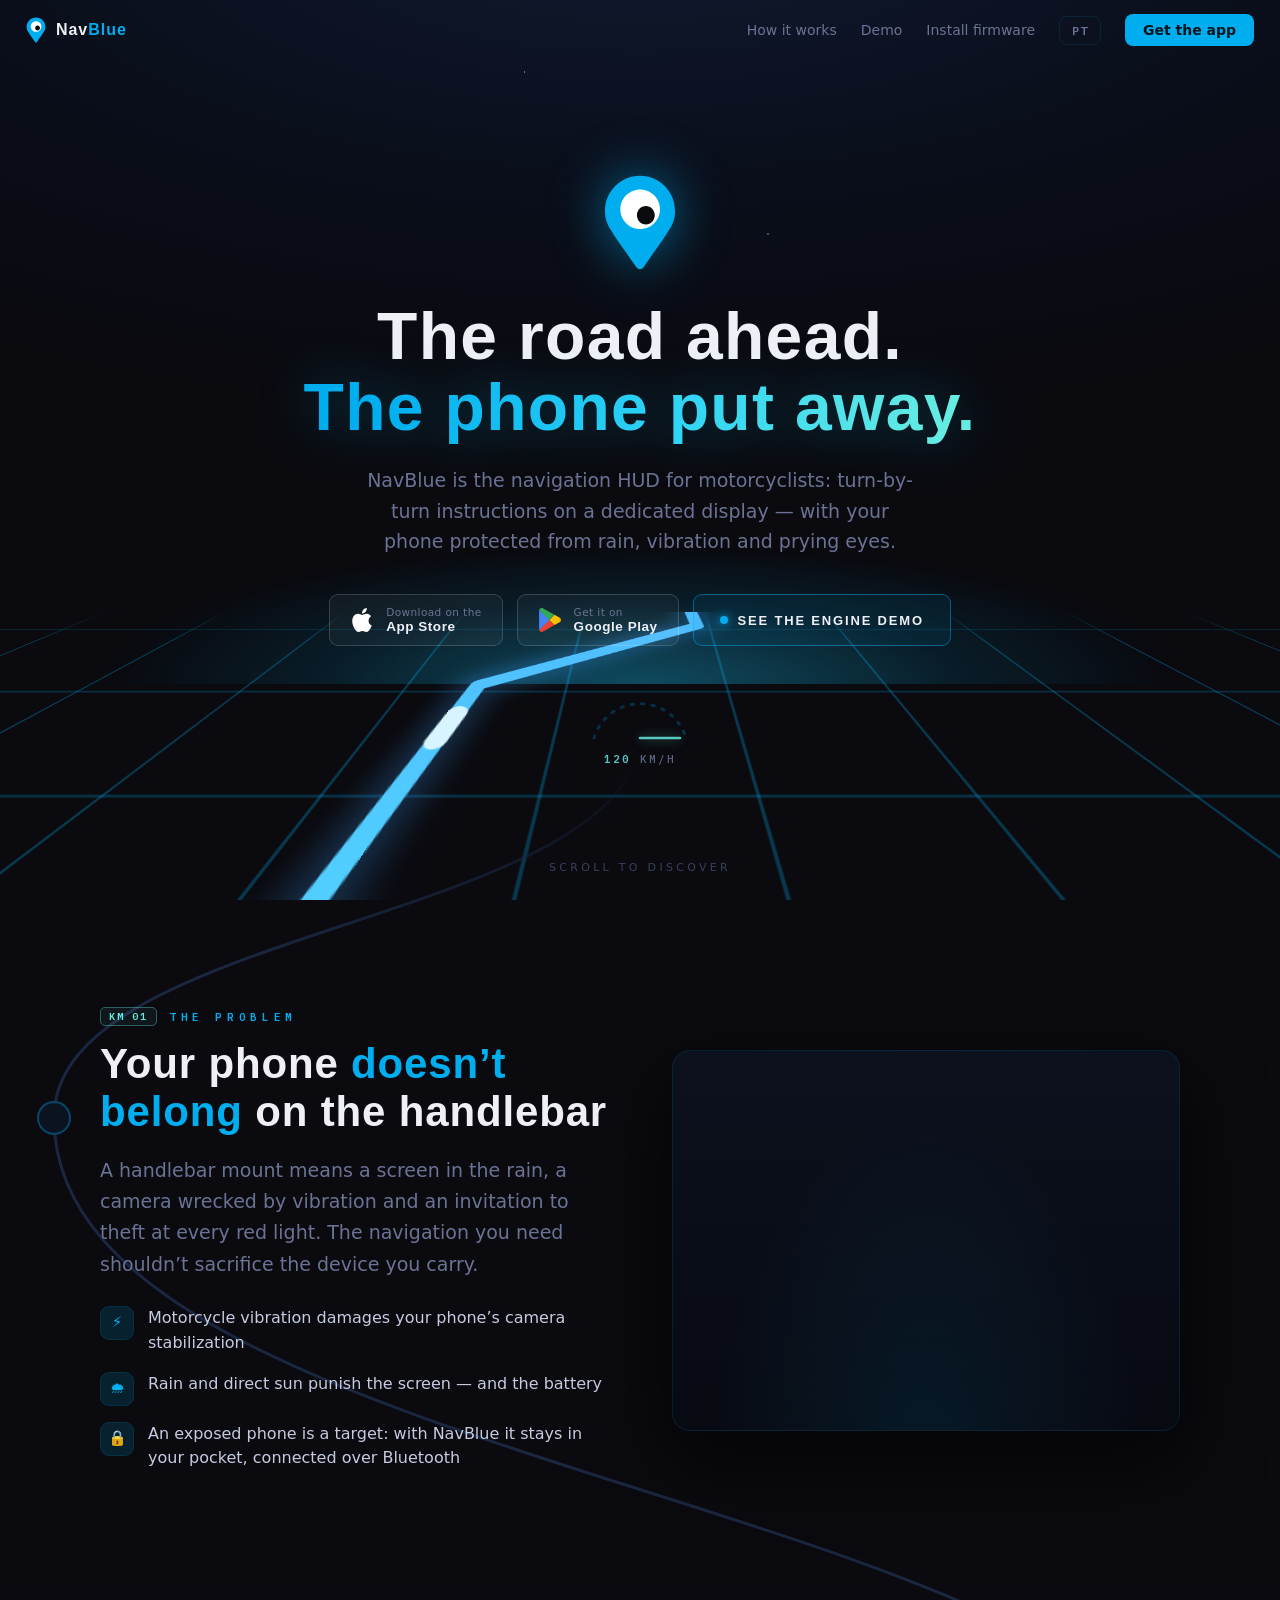
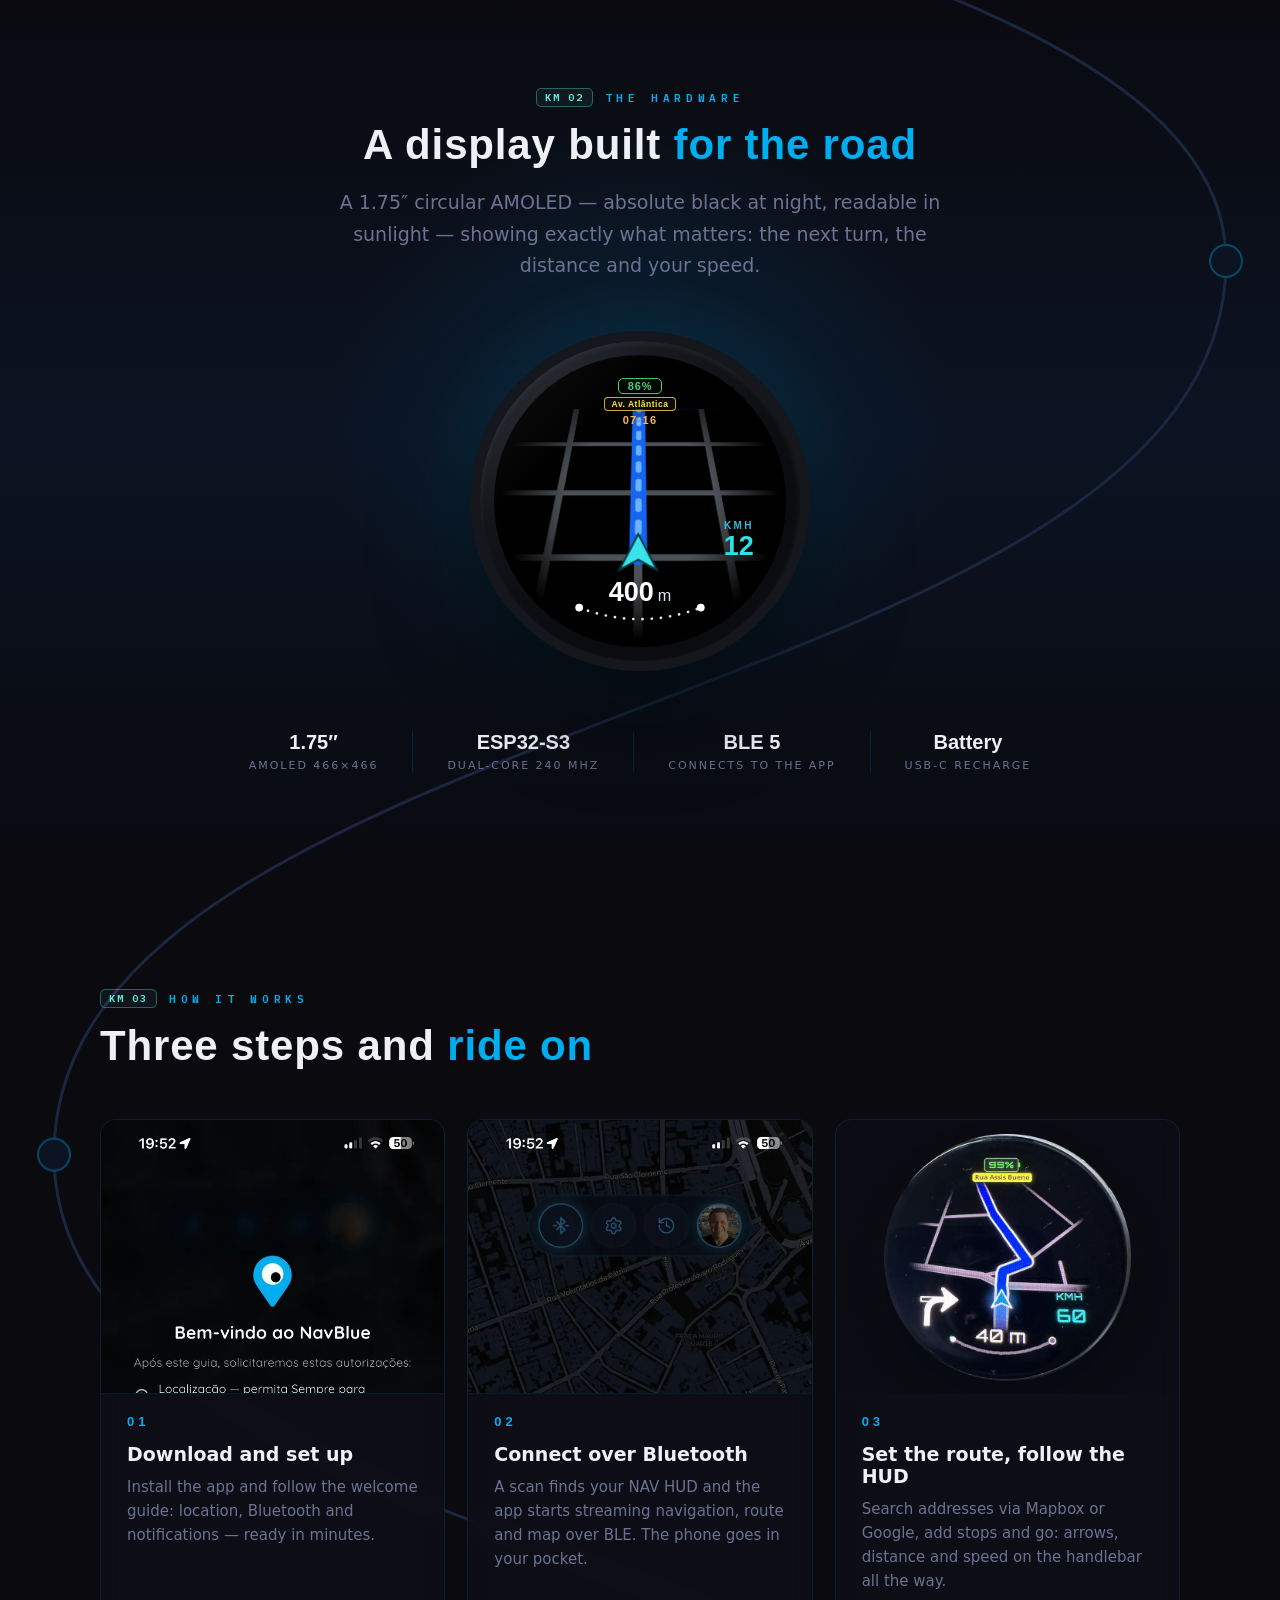
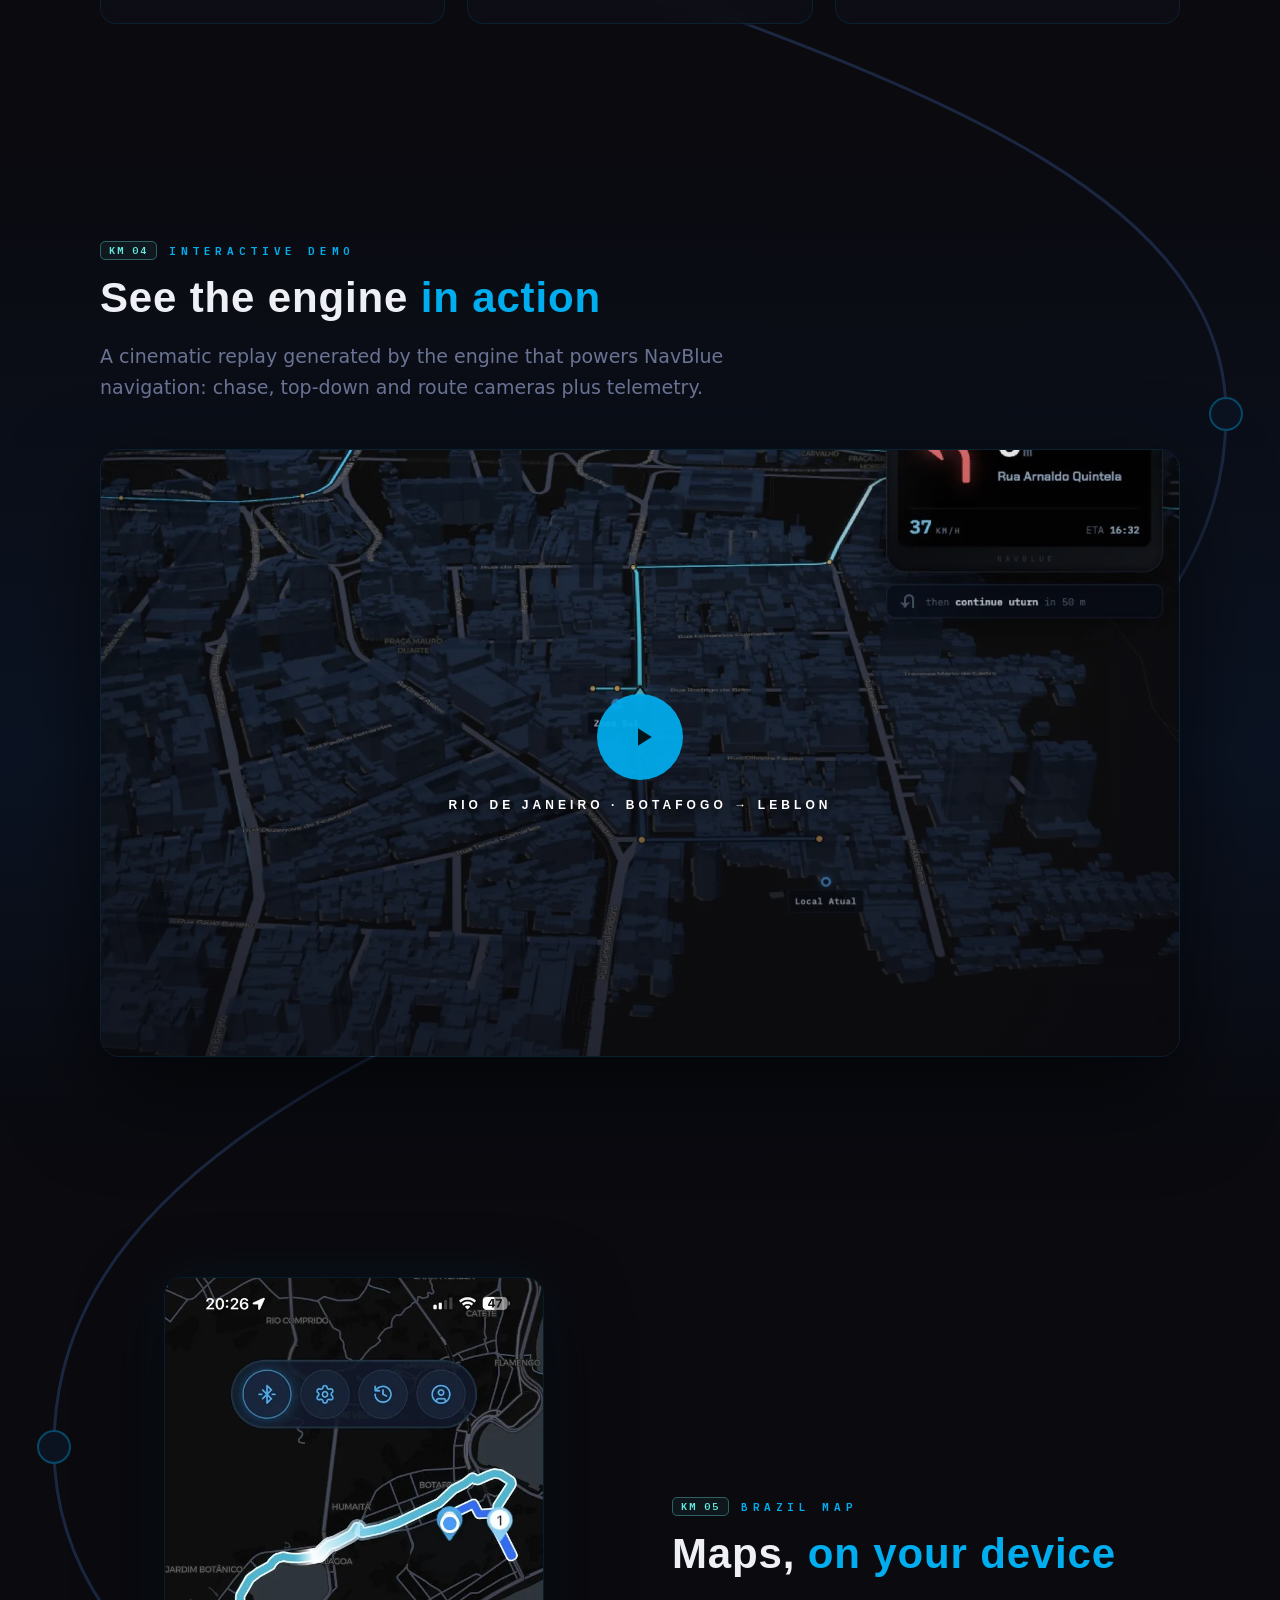
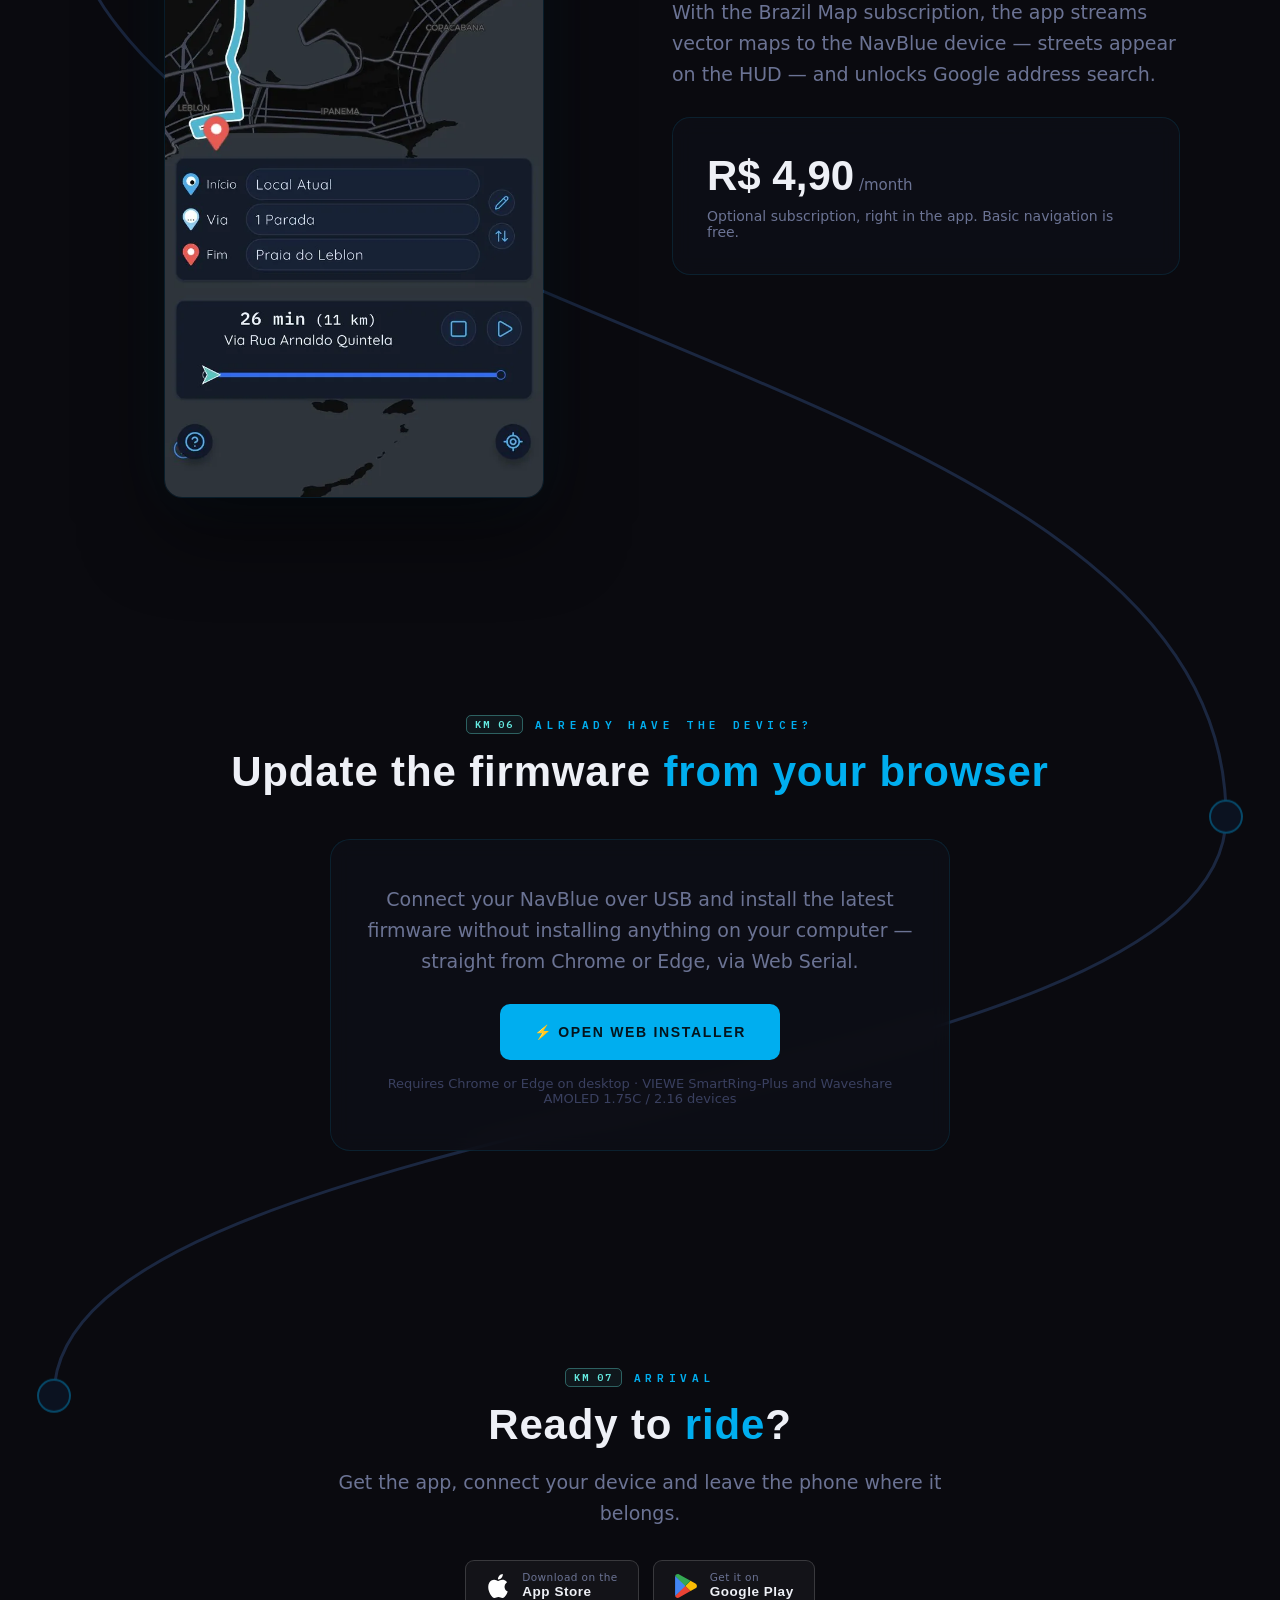
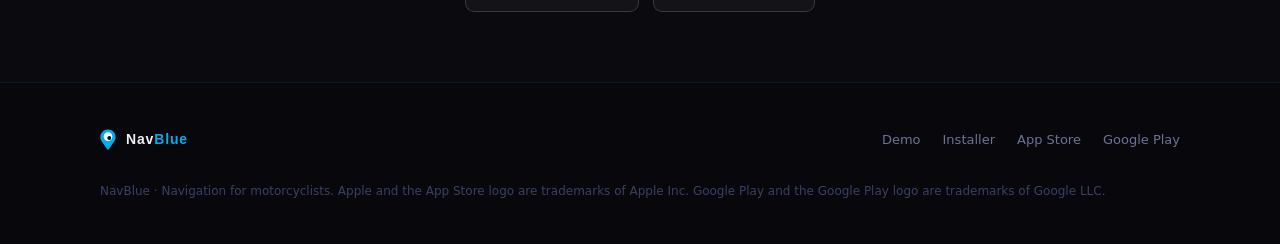
==== index.html @ b0474ca2 "fix(onda17): UMA mão consistente por construção - causa raiz dos defeitos: duas poses desenhadas com" ====
<!DOCTYPE html>
<html lang="pt-BR">
<head>
<meta charset="UTF-8">
<meta name="viewport" content="width=device-width, initial-scale=1.0">
<title>NavBlue — Navegação para Motociclistas</title>
<meta name="description" content="NavBlue é o HUD de navegação para motociclistas: instruções curva a curva num display dedicado, com o celular protegido no bolso.">
<meta property="og:title" content="NavBlue — Navegação para Motociclistas">
<meta property="og:description" content="Instruções curva a curva num display dedicado. O celular guardado. O caminho à frente.">
<!-- ABSOLUTE-URL: og:image exige URL absoluta (scrapers sociais não resolvem relativas) -->
<meta property="og:image" content="https://aleonnet.github.io/navblue/assets/og-image.jpg">
<meta property="og:type" content="website">
<meta name="twitter:card" content="summary_large_image">
<link rel="icon" type="image/svg+xml" href="assets/favicon.svg">
<link rel="icon" type="image/png" href="assets/navblue_512.png">
<link rel="apple-touch-icon" href="assets/apple-touch-icon.png">
<link rel="preload" href="fonts/orbitron-latin.woff2" as="font" type="font/woff2" crossorigin>
<link rel="preload" href="fonts/dm-sans-latin.woff2" as="font" type="font/woff2" crossorigin>
<link rel="stylesheet" href="css/tokens.css">
<link rel="stylesheet" href="css/base.css">
<link rel="stylesheet" href="css/landing.css">
<script>(function(){try{var q=new URLSearchParams(location.search).get('lang');if(q==='pt'||q==='en')localStorage.setItem('navblue.lang',q);var l=localStorage.getItem('navblue.lang')||((navigator.language||'').toLowerCase().indexOf('pt')===0?'pt':'en');document.documentElement.lang=l==='pt'?'pt-BR':'en';}catch(e){}})();</script>
<script type="module" src="js/i18n.js"></script>
</head>
<body>

<svg width="0" height="0" style="position:absolute" aria-hidden="true">
  <defs>
    <symbol id="nb-pin" viewBox="0 0 404 532"><g transform="translate(10,10)"><path d="M172.268 501.67C26.97 291.031 0 269.413 0 192 0 85.961 85.961 0 192 0s192 85.961 192 192c0 77.413-26.97 99.031-172.268 309.67-9.535 13.774-29.93 13.773-39.464 0z" fill="#00aeef"/><path d="M192.758 291.697c60.082 0 108.787-48.536 108.787-108.41S252.84 74.88 192.758 74.88 83.97 123.415 83.97 183.288s48.705 108.409 108.788 108.409z" fill="#fff"/><path d="M224.121 267c27.029 0 48.94-22.759 48.94-50.833s-21.911-50.834-48.94-50.834-48.94 22.759-48.94 50.834S197.094 267 224.122 267z" fill="#0a0a0f"/></g></symbol>
    <linearGradient id="barGrad" x1="0" y1="0" x2="0" y2="1">
      <stop offset="0" stop-color="#2c3348"/><stop offset=".5" stop-color="#171c2a"/><stop offset="1" stop-color="#0b0e16"/>
    </linearGradient>
    <linearGradient id="scrGrad" x1="0" y1="0" x2=".6" y2="1">
      <stop offset="0" stop-color="#142747"/><stop offset="1" stop-color="#0c1530"/>
    </linearGradient>
    <symbol id="nb-cockpit" viewBox="0 0 400 300">
      <!-- estrada noturna ao horizonte -->
      <line x1="0" y1="118" x2="400" y2="118" stroke="rgba(140,190,255,.10)" stroke-width="1.5"/>
      <path d="M60,300 L196,120" stroke="rgba(140,190,255,.10)" stroke-width="2" fill="none"/>
      <path d="M340,300 L204,120" stroke="rgba(140,190,255,.10)" stroke-width="2" fill="none"/>
      <path d="M200,290 L200,130" stroke="rgba(140,190,255,.14)" stroke-width="2.5"
        stroke-dasharray="14 18" fill="none"/>
      <!-- espelhos redondos em hastes quase verticais -->
      <line x1="84" y1="150" x2="74" y2="90" stroke="#1a2133" stroke-width="5" stroke-linecap="round"/>
      <circle cx="72" cy="76" r="16" fill="#0d1119" stroke="#2a3146" stroke-width="2.5"/>
      <line x1="316" y1="150" x2="326" y2="90" stroke="#1a2133" stroke-width="5" stroke-linecap="round"/>
      <circle cx="328" cy="76" r="16" fill="#0d1119" stroke="#2a3146" stroke-width="2.5"/>
      <!-- tanque encostado na mesa -->
      <path d="M136,302 C140,252 166,204 200,204 C234,204 260,252 264,302 Z" fill="#0c0f16" stroke="#232a3c" stroke-width="2"/>
      <path d="M160,246 C170,226 184,212 199,210" fill="none" stroke="rgba(140,190,255,.13)" stroke-width="3" stroke-linecap="round"/>
      <!-- tampa do tanque -->
      <ellipse cx="200" cy="232" rx="14" ry="8" fill="#151a26" stroke="rgba(140,190,255,.2)" stroke-width="2"/>
      <ellipse cx="200" cy="232" rx="7.5" ry="4" fill="none" stroke="rgba(140,190,255,.14)" stroke-width="1.5"/>
      <!-- mesas/risers -->
      <line x1="190" y1="180" x2="187" y2="203" stroke="#1a2133" stroke-width="8" stroke-linecap="round"/>
      <line x1="210" y1="180" x2="213" y2="203" stroke="#1a2133" stroke-width="8" stroke-linecap="round"/>
      <!-- guidão "gaivota": sobe suave do centro, aplaina e as pontas CAEM -->
      <path d="M200,178 C164,170 128,152 100,152 C88,152 66,160 48,172" fill="none" stroke="url(#barGrad)" stroke-width="11" stroke-linecap="round"/>
      <path d="M200,178 C236,170 272,152 300,152 C312,152 334,160 352,172" fill="none" stroke="url(#barGrad)" stroke-width="11" stroke-linecap="round"/>
      <path d="M200,175 C164,167 129,149 101,149 C89,149 68,157 51,169" fill="none" stroke="rgba(140,190,255,.24)" stroke-width="2" stroke-linecap="round"/>
      <path d="M200,175 C236,167 271,149 299,149 C311,149 332,157 349,169" fill="none" stroke="rgba(140,190,255,.24)" stroke-width="2" stroke-linecap="round"/>
      <!-- manoplas nas pontas (caídas) + pesos -->
      <path d="M84,155 L48,170" stroke="#0c0f16" stroke-width="19" stroke-linecap="round"/>
      <path d="M316,155 L352,170" stroke="#0c0f16" stroke-width="19" stroke-linecap="round"/>
      <circle cx="44" cy="171" r="5" fill="#151a26" stroke="rgba(140,190,255,.15)" stroke-width="1.5"/>
      <circle cx="356" cy="171" r="5" fill="#151a26" stroke="rgba(140,190,255,.15)" stroke-width="1.5"/>
      <g stroke="rgba(140,190,255,.09)" stroke-width="2">
        <line x1="58" y1="162" x2="60" y2="172"/><line x1="68" y1="159" x2="70" y2="169"/><line x1="78" y1="156" x2="80" y2="166"/>
        <line x1="342" y1="162" x2="340" y2="172"/><line x1="332" y1="159" x2="330" y2="169"/><line x1="322" y1="156" x2="320" y2="166"/>
      </g>
      <!-- gauge central sobre a mesa -->
      <line x1="200" y1="176" x2="200" y2="166" stroke="#1a2133" stroke-width="6"/>
      <circle cx="200" cy="150" r="19" fill="#0d1119" stroke="#2a3146" stroke-width="3"/>
      <circle cx="200" cy="150" r="12.5" fill="#090c12" stroke="rgba(140,190,255,.14)" stroke-width="1.5"/>
      <path d="M190,142 A13,13 0 0 1 210,142" fill="none" stroke="rgba(140,190,255,.22)" stroke-width="2" stroke-linecap="round"/>
      <line x1="200" y1="150" x2="192" y2="143" stroke="rgba(101,235,226,.75)" stroke-width="2.2" stroke-linecap="round"/>
      <circle cx="200" cy="150" r="2" fill="rgba(140,190,255,.5)"/>
      <!-- suporte do celular na barra esquerda -->
      <circle cx="130" cy="157" r="6" fill="#1a2133" stroke="rgba(140,190,255,.18)" stroke-width="1.5"/>
      <line x1="130" y1="157" x2="130" y2="146" stroke="#1a2133" stroke-width="6"/>
      <rect x="106" y="138" width="48" height="10" rx="5" fill="#151a26"/>
    </symbol>
    <symbol id="nb-phone" viewBox="0 0 70 130">
      <rect x="2" y="2" width="66" height="126" rx="12" fill="#10131c" stroke="#2a3146" stroke-width="2.5"/>
      <g clip-path="url(#phoneScr)">
        <rect x="8" y="14" width="54" height="104" fill="url(#scrGrad)"/>
        <g stroke="rgba(190,215,255,.22)" stroke-width="2.5" fill="none">
          <path d="M8,52 L62,44"/><path d="M8,84 L62,78"/>
          <path d="M22,14 L26,118"/><path d="M48,14 L44,118"/>
        </g>
        <path d="M25,118 L24,80 L45,77 L44,48" fill="none" stroke="#1565f0" stroke-width="5"
          stroke-linecap="round" stroke-linejoin="round"/>
        <path d="M44,48 C37,40 36,30 44,27 C52,30 51,40 44,48 Z" fill="#00aeef"/>
        <circle cx="44" cy="33" r="2.6" fill="#04141d"/>
      </g>
      <rect x="26" y="7" width="18" height="3.5" rx="1.75" fill="#2a3146"/>
    </symbol>
    <clipPath id="phoneScr"><rect x="8" y="14" width="54" height="104" rx="7"/></clipPath>
    <symbol id="nb-hand-open" viewBox="0 0 36 36">
      <path d="M31.46,8.57A3.11,3.11,0,0,0,27,5.75a3.19,3.19,0,0,0-4.66-2.64,3.29,3.29,0,0,0-6.42-.76,3.23,3.23,0,0,0-1.66-.46A3.27,3.27,0,0,0,11,5.18V17.84c-1.28-1.6-2.53-3.18-2.72-3.45A3.19,3.19,0,0,0,5.56,12.9a3.37,3.37,0,0,0-3.47,3.48C2.18,18.18,5.66,24.54,8,28c3.54,5.24,6.92,6,7.07,6l.18,0H25.59a.92.92,0,0,0,.55-.19,13.13,13.13,0,0,0,3.75-6.13c1-3.09,1.53-7.53,1.58-13.56ZM28.18,27.12a12.46,12.46,0,0,1-2.94,5.08H15.33c-.47-.14-3.07-1.1-5.87-5.25S3.94,17.27,3.89,16.29a1.5,1.5,0,0,1,.45-1.13,1.52,1.52,0,0,1,1.14-.46,1.43,1.43,0,0,1,1.32.71c.29.43,2.36,3,3.57,4.53L12.8,18.3V5.18a1.48,1.48,0,1,1,2.95,0V16.32h1.8v-13a1.51,1.51,0,0,1,3,0V16.45h1.8V6a1.43,1.43,0,1,1,2.85,0V17.44H27V8.54a1.33,1.33,0,0,1,2.65,0v5.55C29.62,20,29.14,24.21,28.18,27.12Z"/>
    </symbol>
    <symbol id="nb-hand-grab" viewBox="0 0 36 36">
      <path d="M28.09,9.74a4,4,0,0,0-1.16.19c-.19-1.24-1.55-2.18-3.27-2.18A4,4,0,0,0,22.13,8,3.37,3.37,0,0,0,19,6.3a3.45,3.45,0,0,0-2.87,1.32,3.65,3.65,0,0,0-1.89-.51A3.05,3.05,0,0,0,11,9.89v.91c-1.06.4-4.11,1.8-4.91,4.84s.34,8,2.69,11.78a25.21,25.21,0,0,0,5.9,6.41.9.9,0,0,0,.53.17H25.55a.92.92,0,0,0,.55-.19,13.13,13.13,0,0,0,3.75-6.13A25.8,25.8,0,0,0,31.41,18v-5.5A3.08,3.08,0,0,0,28.09,9.74ZM29.61,18a24,24,0,0,1-1.47,9.15A12.46,12.46,0,0,1,25.2,32.2H15.47a23.75,23.75,0,0,1-5.2-5.72c-2.37-3.86-3-8.23-2.48-10.39A5.7,5.7,0,0,1,11,12.76v7.65a.9.9,0,0,0,1.8,0V9.89c0-.47.59-1,1.46-1s1.49.52,1.49,1v5.72h1.8V8.81c0-.28.58-.71,1.46-.71s1.53.48,1.53.75v6.89h1.8V10l.17-.12a2.1,2.1,0,0,1,1.18-.32c.93,0,1.5.44,1.5.68l0,6.5H27V11.87a1.91,1.91,0,0,1,1.12-.33c.86,0,1.52.51,1.52.94Z"/>
    </symbol>
    <symbol id="ic-apple" viewBox="0 0 640 640">
      <path fill="#fff" d="M494.782 340.02c-.803-81.025 66.084-119.907 69.072-121.832-37.595-54.993-96.167-62.552-117.037-63.402-49.843-5.032-97.242 29.362-122.565 29.362-25.253 0-64.277-28.607-105.604-27.85-54.32.803-104.4 31.594-132.403 80.245C29.81 334.457 71.81 479.58 126.816 558.976c26.87 38.882 58.914 82.56 100.997 81 40.512-1.594 55.843-26.244 104.848-26.244 48.993 0 62.753 26.245 105.64 25.406 43.606-.803 71.232-39.638 97.925-78.65 30.887-45.12 43.548-88.75 44.316-90.994-.969-.437-85.029-32.634-85.879-129.439l.118-.035zM414.23 102.178C436.553 75.095 451.636 37.5 447.514-.024c-32.162 1.311-71.163 21.437-94.253 48.485-20.729 24.012-38.836 62.28-33.993 99.036 35.918 2.8 72.591-18.248 94.926-45.272l.036-.047z"/>
    </symbol>
    <symbol id="ic-gplay" viewBox="0 0 466 512">
      <path fill="#EA4335" d="M199.9 237.8l-198.5 232.37c7.22 24.57 30.16 41.81 55.8 41.81 11.16 0 20.93-2.79 29.3-8.37l244.16-139.46-130.76-126.35z"/>
      <path fill="#FBBC04" d="M433.91 205.1l-104.65-60-111.61 110.22 113.01 108.83 104.64-58.6c18.14-9.77 30.7-29.3 30.7-50.23-1.4-20.93-13.95-40.46-32.09-50.22z"/>
      <path fill="#34A853" d="M199.42 273.45l129.85-128.35-241.37-136.73c-8.37-5.58-19.54-8.37-30.7-8.37-26.5 0-50.22 18.14-55.8 41.86l198.02 231.59z"/>
      <path fill="#4285F4" d="M1.39 41.86c-1.39 4.18-1.39 9.77-1.39 15.34v397.64c0 5.57 0 9.76 1.4 15.34l216.27-214.86-216.28-213.46z"/>
    </symbol>
  </defs>
</svg>

<a class="skip-link" href="#hero" data-i18n="nav.skip">Pular para o conteúdo</a>

<header id="nav">
  <a class="brand" href="#hero" aria-label="NavBlue">
    <svg viewBox="0 0 404 532" aria-hidden="true"><use href="#nb-pin"/></svg>
    <span>Nav<b>Blue</b></span>
  </a>
  <button class="burger" aria-label="Abrir menu" data-i18n-attr="aria-label:nav.menu" aria-expanded="false" aria-controls="nav-links">
    <span></span><span></span><span></span>
  </button>
  <nav class="links" id="nav-links">
    <a href="#how" data-i18n="nav.how">Como funciona</a>
    <a href="#demo-s" data-i18n="nav.demo">Demo</a>
    <a href="install.html" data-i18n="nav.install">Instalar firmware</a>
    <button id="lang-toggle" class="lang" aria-pressed="false" title="English">EN</button>
    <a class="cta" href="#download" data-i18n="nav.cta">Baixar o app</a>
  </nav>
</header>

<!-- ================= HERO ================= -->
<section id="hero">
  <div class="sky" data-depth="0.05"></div>
  <div class="stars" data-depth="0.10"></div>
  <div class="stars stars-b" data-depth="0.16"></div>
  <div class="stars stars-c" data-depth="0.24"></div>
  <div class="horizon-glow" data-depth="0.2"></div>
  <div class="road-wrap" data-depth="0.3"><div class="road-grid"></div>
    <div class="road-lights" aria-hidden="true">
      <span class="beam b1"></span><span class="beam b2"></span>
      <span class="beam b3"></span><span class="beam b4"></span>
    </div>
    <svg class="route-mock" viewBox="0 0 1000 460" preserveAspectRatio="xMidYMid slice" aria-hidden="true">
      <defs>
        <linearGradient id="mockGrad" x1="0" y1="1" x2="0" y2="0">
          <stop offset="0" stop-color="#53e6ff"/><stop offset="1" stop-color="#4da8ff"/>
        </linearGradient>
        <filter id="mockGlow" x="-60%" y="-60%" width="220%" height="220%">
          <feGaussianBlur stdDeviation="5"/>
        </filter>
        <!-- máscara sincronizada com o marcador (14s): revela só o trecho À FRENTE dele,
             para o pulso nascer no marcador e fluir adiante (como a polyline do app) -->
        <mask id="mockAhead" maskUnits="userSpaceOnUse" x="0" y="0" width="1000" height="460">
          <path d="M488,470 L496,360 L420,300 L432,210 L530,160 L522,84 L560,18" pathLength="1000" fill="none"
            stroke="#fff" stroke-width="14" stroke-linecap="round" stroke-linejoin="round"
            stroke-dasharray="1000 1000" stroke-dashoffset="0">
            <animate attributeName="stroke-dashoffset" from="0" to="-1000" dur="14s" repeatCount="indefinite"/>
          </path>
        </mask>
      </defs>
      <path d="M488,470 L496,360 L420,300 L432,210 L530,160 L522,84 L560,18" fill="none" stroke="#3aa0ff" stroke-width="18" opacity=".22" filter="url(#mockGlow)"/>
      <path d="M488,470 L496,360 L420,300 L432,210 L530,160 L522,84 L560,18" fill="none" stroke="url(#mockGrad)" stroke-width="7"
        stroke-linecap="round" stroke-linejoin="round"/>
      <path id="mock-route" d="M488,470 L496,360 L420,300 L432,210 L530,160 L522,84 L560,18" pathLength="1000" fill="none"
        stroke="#22364f" stroke-width="7.5" stroke-linecap="round" stroke-linejoin="round"
        stroke-dasharray="1000 1000" stroke-dashoffset="1000">
        <animate attributeName="stroke-dashoffset" from="1000" to="0" dur="14s" repeatCount="indefinite"/>
      </path>
      <path d="M488,470 L496,360 L420,300 L432,210 L530,160 L522,84 L560,18" pathLength="1000" fill="none"
        stroke="#dff8ff" stroke-width="8" stroke-linecap="round" opacity=".95"
        stroke-dasharray="26 974" stroke-dashoffset="1000" mask="url(#mockAhead)">
        <animate attributeName="stroke-dashoffset" from="1000" to="0" dur="2.6s" repeatCount="indefinite"/>
      </path>
      <g>
        <animateMotion dur="14s" repeatCount="indefinite" rotate="auto">
          <mpath href="#mock-route"/>
        </animateMotion>
        <circle class="mock-ring" r="14" fill="none" stroke="rgba(83,230,255,.45)" stroke-width="2.5"/>
        <polygon points="-8,-10 12,0 -8,10 -3,0" fill="#53e6ff" stroke="#02060c" stroke-width="2.5" stroke-linejoin="round"/>
      </g>
    </svg>
  </div>

  <div class="hero-inner">
    <svg class="hero-logo" viewBox="0 0 404 532" aria-hidden="true"><use href="#nb-pin"/></svg>
    <h1><span data-i18n="hero.title1">O caminho à frente.</span><br><span class="blue" data-i18n="hero.title2">O celular guardado.</span></h1>
    <p class="hero-sub" data-i18n="hero.sub">NavBlue é o HUD de navegação para motociclistas: instruções curva a curva
      num display dedicado — e o seu celular protegido, longe da chuva, da vibração e dos olhares.</p>
    <div class="hero-ctas">
      <a class="store-button" href="https://apps.apple.com/br/app/navblue/id6651858865" target="_blank" rel="noopener">
        <span class="store-icon"><svg aria-hidden="true"><use href="#ic-apple"/></svg></span>
        <span class="store-copy"><small data-i18n="hero.apple.small">Baixar na</small><strong>App Store</strong></span></a>
      <a class="store-button" href="https://play.google.com/store/apps/details?id=com.energuide.navblue" target="_blank" rel="noopener">
        <span class="store-icon"><svg aria-hidden="true"><use href="#ic-gplay"/></svg></span>
        <span class="store-copy"><small data-i18n="hero.gplay.small">Disponível no</small><strong>Google Play</strong></span></a>
      <a class="btn-demo" href="demo.html"><span class="dot"></span><span data-i18n="hero.demo">Ver demo da engine</span></a>
    </div>
    <div class="speedo" aria-hidden="true">
      <svg viewBox="0 0 120 66">
        <path class="speedo-arc" d="M14,58 A48,48 0 0 1 106,58" fill="none"/>
        <g class="speedo-pivot"><line id="speedo-needle" x1="0" y1="0" x2="0" y2="-40"/></g>
      </svg>
      <div class="speedo-read"><span id="speedo-v">0</span> km/h</div>
    </div>
  </div>
  <div class="scroll-hint" data-i18n="hero.hint">role para descobrir</div>
</section>

<!-- ================= PROBLEMA ================= -->
<section id="problem" data-km="01" data-man="turn_left" data-side="left">
  <div class="wrap split">
    <div class="reveal">
      <span class="kicker"><b class="km">KM 01</b><span data-i18n="problem.kicker">O problema</span></span>
      <h2 data-i18n-html="problem.title">Seu celular <b>não pertence</b> ao guidão</h2>
      <p class="lead" data-i18n="problem.lead">Suporte no guidão significa tela na chuva, câmera destruída pela vibração
        e um convite ao furto em cada semáforo. A navegação que você precisa não exige sacrificar
        o aparelho que você carrega.</p>
      <ul class="bullets">
        <li><span class="ic">&#9889;</span><span data-i18n="problem.b1">A vibração da moto danifica a estabilização da câmera do celular</span></li>
        <li><span class="ic">&#127783;</span><span data-i18n="problem.b2">Chuva e sol direto castigam a tela — e a bateria</span></li>
        <li><span class="ic">&#128274;</span><span data-i18n="problem.b3">Celular exposto é alvo: no NavBlue ele fica no bolso, conectado por Bluetooth</span></li>
      </ul>
    </div>
    <div class="clip-stage reveal d1" role="img" aria-label="Animação: celular no guidão vibrando e caindo, sob chuva e sendo furtado" data-i18n-attr="aria-label:problem.aria">
      <div class="scene s1">
        <svg class="stage" viewBox="0 0 400 300" aria-hidden="true">
          <use href="#nb-cockpit"/>
          <g class="ph-g"><use href="#nb-phone" x="100" y="34" width="60" height="112"/></g>
        </svg>
        <div class="cap" data-i18n-html="problem.cap1">Vibração <b>destrói</b> a câmera</div>
      </div>
      <div class="scene s2">
        <svg class="stage" viewBox="0 0 400 300" aria-hidden="true">
          <use href="#nb-cockpit"/>
          <g class="ph-g"><use href="#nb-phone" x="100" y="34" width="60" height="112"/></g>
          <g class="warn">
            <path d="M130,68 L145,94 L115,94 Z" fill="none" stroke="#ffb454" stroke-width="3" stroke-linejoin="round"/>
            <line x1="130" y1="77" x2="130" y2="85" stroke="#ffb454" stroke-width="3" stroke-linecap="round"/>
            <circle cx="130" cy="90" r="1.7" fill="#ffb454"/>
          </g>
        </svg>
        <div class="rain"></div>
        <div class="cap" data-i18n-html="problem.cap2">Chuva e sol <b>castigam</b> a tela</div>
      </div>
      <div class="scene s3">
        <svg class="stage" viewBox="0 0 400 300" aria-hidden="true">
          <use href="#nb-cockpit"/>
          <!-- braço+punho+palma: ÚNICOS, persistem nas duas poses (mesma largura sempre) -->
          <g class="hand-arm">
            <path d="M-40,78 L60,78 C86,72 112,68 138,70 C150,71 156,76 157,84 L157,118 C156,126 150,131 138,132 C112,134 86,130 60,124 L-40,124 Z"
              fill="#10151f" stroke="rgba(140,190,255,.28)" stroke-width="2" stroke-linejoin="round"/>
            <rect x="42" y="70" width="24" height="62" rx="11" fill="#1a2133" stroke="rgba(140,190,255,.2)" stroke-width="2"/>
          </g>
          <!-- dedos ABERTOS: 4 dedos finos estendidos + polegar aberto abaixo -->
          <g class="f-open" fill="#10151f" stroke="rgba(140,190,255,.28)" stroke-width="2">
            <rect x="140" y="71"  width="58" height="13" rx="6.5" transform="rotate(-4 146 77.5)"/>
            <rect x="140" y="89"  width="64" height="13" rx="6.5"/>
            <rect x="140" y="107" width="59" height="13" rx="6.5" transform="rotate(4 146 113.5)"/>
            <rect x="140" y="124" width="48" height="12" rx="6"   transform="rotate(9 146 130)"/>
            <rect x="96"  y="142" width="52" height="14" rx="7"   transform="rotate(33 102 149)"/>
          </g>
          <!-- dedos FECHADOS: os MESMOS 4 dedos encurtados (curl) nas mesmas alturas -->
          <g class="f-closed" fill="#10151f" stroke="rgba(140,190,255,.28)" stroke-width="2">
            <rect x="140" y="71"  width="34" height="13" rx="6.5" transform="rotate(-2 146 77.5)"/>
            <rect x="140" y="89"  width="36" height="13" rx="6.5"/>
            <rect x="140" y="107" width="34" height="13" rx="6.5" transform="rotate(2 146 113.5)"/>
            <rect x="140" y="124" width="30" height="12" rx="6"   transform="rotate(5 146 130)"/>
          </g>
          <g class="ph-g"><use href="#nb-phone" x="100" y="34" width="60" height="112"/></g>
          <!-- polegar FECHADO: o mesmo polegar, agora travando o celular pela frente -->
          <g class="thumb-front">
            <rect x="100" y="120" width="44" height="14" rx="7" transform="rotate(-35 108 127)"
              fill="#10151f" stroke="rgba(140,190,255,.28)" stroke-width="2"/>
          </g>
        </svg>
        <div class="cap" data-i18n-html="problem.cap3">Exposto, <b>vira alvo</b></div>
      </div>
    </div>
  </div>
</section>

<!-- ================= DEVICE ================= -->
<section id="device" data-km="02" data-man="turn_right" data-side="right">
  <div class="device-glow"></div>
  <div class="wrap" style="text-align:center">
    <span class="kicker reveal"><b class="km">KM 02</b><span data-i18n="device.kicker">O hardware</span></span>
    <h2 class="reveal d1" data-i18n-html="device.title">Um display feito <b>para a estrada</b></h2>
    <p class="lead reveal d2" style="margin:0 auto" data-i18n="device.lead">AMOLED circular de 1.75&Prime; — preto absoluto de noite,
      legível sob sol — mostrando exatamente o que importa: a próxima curva, a distância e a sua velocidade.</p>

    <div class="device-stage reveal d2" id="device-stage" style="margin-top:54px">
      <div class="amoled">
        <div class="amoled-screen">
          <div class="dh-map" aria-hidden="true">
            <svg class="dh-mapsvg" viewBox="0 0 200 200">
              <g id="dh-world">
                <g fill="none" stroke="#9aa1ad" stroke-width="4" opacity=".5">
                  <path d="M-30,-90 L-30,420"/><path d="M15,-90 L15,420"/>
                  <path d="M60,-90 L60,420"/><path d="M105,-90 L105,420"/>
                  <path d="M150,-90 L150,420"/><path d="M195,-90 L195,420"/>
                  <path d="M240,-90 L240,420"/>
                  <path d="M-90,-30 L330,-30"/><path d="M-90,15 L330,15"/>
                  <path d="M-90,60 L330,60"/><path d="M-90,105 L330,105"/>
                  <path d="M-90,150 L330,150"/><path d="M-90,195 L330,195"/>
                  <path d="M-90,240 L330,240"/><path d="M-90,285 L330,285"/>
                  <path d="M-90,330 L330,330"/><path d="M-90,375 L330,375"/>
                  <path d="M285,195 L15,-75"/>
                </g>
                <path d="M105,375 L105,240 L195,240 L195,105 L150,60 L105,15" fill="none" stroke="#1565f0"
                  stroke-width="9" stroke-linecap="round" stroke-linejoin="round"/>
                <path class="route-flow" d="M105,375 L105,240 L195,240 L195,105 L150,60 L105,15" fill="none"
                  stroke="#6db1ff" stroke-width="3.5" stroke-linecap="round" stroke-dasharray="7 9"/>
              </g>
              <polygon points="99,116 108,138 99,132 90,138" fill="#3ae3ea" stroke="#063a44" stroke-width="1"/>
            </svg>
          </div>
          <div class="dh-top"><span class="dh-batt">86%</span><span class="dh-street" id="hud-street">Av. Atlântica</span><span class="dh-clock" id="hud-clock">10:01</span></div>
          <div class="dh-man" id="hud-arrow" aria-hidden="true"></div>
          <div class="dh-speed"><small>KMH</small><span id="hud-speed-v">0</span></div>
          <div class="dh-distwrap">
            <div id="hud-dist">350<small>m</small></div>
            <svg class="dh-arc" viewBox="0 0 120 26" aria-hidden="true">
              <path d="M10,7 Q60,26 110,7" fill="none" stroke="#fff" stroke-width="2.2"
                stroke-dasharray="0.1 7.5" stroke-linecap="round" opacity=".9"/>
              <circle cx="10" cy="7" r="3.2" fill="#fff"/><circle cx="110" cy="7" r="3.2" fill="#fff"/>
            </svg>
          </div>
        </div>
      </div>
    </div>

    <div class="spec-strip reveal d3">
      <div class="spec"><div class="v">1.75&Prime;</div><div class="k">AMOLED 466&times;466</div></div>
      <div class="spec"><div class="v">ESP32-S3</div><div class="k">dual-core 240 MHz</div></div>
      <div class="spec"><div class="v">BLE 5</div><div class="k" data-i18n="device.spec3k">conexão com o app</div></div>
      <div class="spec"><div class="v" data-i18n="device.spec4v">Bateria</div><div class="k" data-i18n="device.spec4k">USB-C para recarga</div></div>
    </div>
  </div>
</section>

<!-- ================= COMO FUNCIONA ================= -->
<section id="how" data-km="03" data-man="continue_straight" data-side="left">
  <div class="wrap">
    <span class="kicker reveal"><b class="km">KM 03</b><span data-i18n="how.kicker">Como funciona</span></span>
    <h2 class="reveal d1" data-i18n-html="how.title">Três passos e <b>boa estrada</b></h2>
    <div class="steps">
      <div class="step reveal d1">
        <div class="step-shot"><picture><source srcset="assets/tela-tutorial.webp" type="image/webp"><img src="assets/tela-tutorial.jpg" alt="Guia de boas-vindas do app NavBlue" data-i18n-attr="alt:how.s1.alt" loading="lazy" width="644" height="1396"></picture></div>
        <div class="num">01</div>
        <h3 data-i18n="how.s1.title">Baixe e configure</h3>
        <p data-i18n="how.s1.body">Instale o app e siga o guia de boas-vindas: localização, Bluetooth e notificações — pronto em poucos minutos.</p>
      </div>
      <div class="step reveal d2">
        <div class="step-shot"><picture><source srcset="assets/tela-ble.webp" type="image/webp"><img src="assets/tela-ble.jpg" alt="Pareamento Bluetooth com o NAV HUD no app" data-i18n-attr="alt:how.s2.alt" loading="lazy" width="644" height="1396"></picture></div>
        <div class="num">02</div>
        <h3 data-i18n="how.s2.title">Conecte por Bluetooth</h3>
        <p data-i18n="how.s2.body">Uma varredura encontra o seu NAV HUD e o app passa a transmitir navegação, rota e mapa por BLE. O celular vai para o bolso.</p>
      </div>
      <div class="step reveal d3">
        <div class="step-shot shot-device"><img src="assets/device-rota.webp" alt="Device NavBlue exibindo rota, manobra e velocidade" data-i18n-attr="alt:how.s3.alt" loading="lazy" width="640" height="640"></div>
        <div class="num">03</div>
        <h3 data-i18n="how.s3.title">Trace a rota e siga o HUD</h3>
        <p data-i18n="how.s3.body">Pesquise endereços via Mapbox ou Google, monte paradas e vá: setas, distância e velocidade no guidão até o destino.</p>
      </div>
    </div>
  </div>
</section>

<!-- ================= DEMO ================= -->
<section id="demo-s" data-km="04" data-man="turn_slight_left" data-side="right" style="background:linear-gradient(180deg,var(--bg),#0b1322 60%,var(--bg))">
  <div class="wrap">
    <span class="kicker reveal"><b class="km">KM 04</b><span data-i18n="demo.kicker">Demo interativa</span></span>
    <h2 class="reveal d1" data-i18n-html="demo.title">Veja a engine <b>em ação</b></h2>
    <p class="lead reveal d2" data-i18n="demo.lead">Um replay cinematográfico gerado pela engine usada na navegação do NavBlue:
      câmera de perseguição, do alto, da rota e telemetria.</p>
    <a class="demo-card reveal d2" href="demo.html" aria-label="Abrir demo interativa" data-i18n-attr="aria-label:demo.aria">
      <picture><source srcset="assets/demo-chase.webp" type="image/webp"><img src="assets/demo-chase.jpg" alt="Demo cinematográfica da navegação NavBlue no Rio de Janeiro" data-i18n-attr="alt:demo.alt" loading="lazy" width="1600" height="1509"></picture>
      <div class="demo-overlay">
        <div class="play-btn"><svg viewBox="0 0 24 24"><path d="M8 5v14l11-7z"/></svg></div>
        <div class="lbl">Rio de Janeiro &middot; Botafogo &rarr; Leblon</div>
      </div>
    </a>
  </div>
</section>

<!-- ================= MAPA DO BRASIL ================= -->
<section id="mapa" data-km="05" data-man="turn_right" data-side="left">
  <div class="wrap split">
    <div class="shotframe reveal" style="order:0;max-width:380px;justify-self:center">
      <picture><source srcset="assets/tela-rota.webp" type="image/webp"><img src="assets/tela-rota.jpg" alt="Rota do Local Atual até a Praia do Leblon via Shopping RioSul no app NavBlue" data-i18n-attr="alt:mapa.alt" loading="lazy" width="644" height="1396"></picture>
    </div>
    <div class="reveal d1">
      <span class="kicker"><b class="km">KM 05</b><span data-i18n="mapa.kicker">Mapa do Brasil</span></span>
      <h2 data-i18n-html="mapa.title">Mapas, <b>no seu device</b></h2>
      <p class="lead" data-i18n="mapa.lead">Com a assinatura Mapa do Brasil, o app transmite os mapas vetoriais para o
        device NavBlue — as vias aparecem no HUD — e libera a busca de endereços pelo Google.</p>
      <div class="price-card" style="margin-top:26px">
        <div class="price">R$ 4,90<small data-i18n="mapa.per"> /mês</small></div>
        <p style="color:var(--dim);font-size:14px;margin-top:8px" data-i18n="mapa.note">Assinatura opcional, direto no app. A navegação básica é gratuita.</p>
      </div>
    </div>
  </div>
</section>

<!-- ================= INSTALAR ================= -->
<section id="install-s" data-km="06" data-man="turn_slight_left" data-side="right">
  <div class="wrap">
    <span class="kicker reveal"><b class="km">KM 06</b><span data-i18n="installs.kicker">Para quem já tem o device</span></span>
    <h2 class="reveal d1" data-i18n-html="installs.title">Atualize o firmware <b>pelo navegador</b></h2>
    <div class="install-card reveal d2">
      <p class="lead" style="max-width:none" data-i18n="installs.lead">Conecte o NavBlue via USB e instale a versão mais recente
        do firmware sem instalar nada no computador — direto pelo Chrome ou Edge, via Web Serial.</p>
      <a class="btn-install" href="install.html" data-i18n="installs.btn">&#9889; Abrir instalador web</a>
      <p class="install-note" data-i18n="installs.note">Requer Chrome ou Edge no desktop &middot; devices VIEWE SmartRing-Plus e Waveshare AMOLED 1.75C / 2.16</p>
    </div>
  </div>
</section>

<!-- ================= DOWNLOAD / FOOTER ================= -->
<section id="download" data-km="07" data-man="arrive" data-side="left" style="padding-bottom:70px">
  <div class="wrap" style="text-align:center">
    <span class="kicker reveal"><b class="km">KM 07</b><span data-i18n="download.kicker">Chegada</span></span>
    <h2 class="reveal" data-i18n-html="download.title">Pronto para <b>rodar</b>?</h2>
    <p class="lead reveal d1" style="margin:0 auto" data-i18n="download.lead">Baixe o app, conecte seu device e deixe o celular onde ele deve estar.</p>
    <div class="hero-ctas reveal d2" style="margin-top:30px">
      <a class="store-button" href="https://apps.apple.com/br/app/navblue/id6651858865" target="_blank" rel="noopener">
        <span class="store-icon"><svg aria-hidden="true"><use href="#ic-apple"/></svg></span>
        <span class="store-copy"><small data-i18n="hero.apple.small">Baixar na</small><strong>App Store</strong></span></a>
      <a class="store-button" href="https://play.google.com/store/apps/details?id=com.energuide.navblue" target="_blank" rel="noopener">
        <span class="store-icon"><svg aria-hidden="true"><use href="#ic-gplay"/></svg></span>
        <span class="store-copy"><small data-i18n="hero.gplay.small">Disponível no</small><strong>Google Play</strong></span></a>
    </div>
  </div>
</section>

<footer>
  <div class="foot">
    <div class="brand">
      <svg viewBox="0 0 404 532" aria-hidden="true"><use href="#nb-pin"/></svg>
      <span>Nav<b>Blue</b></span>
    </div>
    <nav>
      <a href="demo.html" data-i18n="foot.demo">Demo</a>
      <a href="install.html" data-i18n="foot.installer">Instalador</a>
      <a href="https://apps.apple.com/br/app/navblue/id6651858865" target="_blank" rel="noopener">App Store</a>
      <a href="https://play.google.com/store/apps/details?id=com.energuide.navblue" target="_blank" rel="noopener">Google Play</a>
    </nav>
    <div class="fineprint" data-i18n="foot.fineprint">NavBlue &middot; Navegação para motociclistas. Apple e o logotipo da App Store são marcas da Apple Inc. Google Play e o logotipo do Google Play são marcas da Google LLC.</div>
  </div>
</footer>

<script type="module" src="js/main.js"></script>
</body>
</html>
---- css/tokens.css ----
/* NavBlue — design tokens (fonte única das 3 páginas)
   Dark é O tema, não o default: a marca é o rolê noturno — "céu é céu" vale
   para o site inteiro. Sem [data-theme], sem toggle, por decisão de arte. */

@font-face{font-family:'Orbitron';font-style:normal;font-weight:400 900;font-display:swap;
  src:url(../fonts/orbitron-latin.woff2) format('woff2');
  unicode-range:U+0000-00FF,U+0131,U+0152-0153,U+02BB-02BC,U+02C6,U+02DA,U+02DC,U+0304,U+0308,U+0329,U+2000-206F,U+20AC,U+2122,U+2191,U+2193,U+2212,U+2215,U+FEFF,U+FFFD}
@font-face{font-family:'DM Sans';font-style:normal;font-weight:400 700;font-display:swap;
  src:url(../fonts/dm-sans-latin.woff2) format('woff2');
  unicode-range:U+0000-00FF,U+0131,U+0152-0153,U+02BB-02BC,U+02C6,U+02DA,U+02DC,U+0304,U+0308,U+0329,U+2000-206F,U+20AC,U+2122,U+2191,U+2193,U+2212,U+2215,U+FEFF,U+FFFD}
@font-face{font-family:'DM Sans';font-style:normal;font-weight:400 700;font-display:swap;
  src:url(../fonts/dm-sans-latin-ext.woff2) format('woff2');
  unicode-range:U+0100-02BA,U+02BD-02C5,U+02C7-02CC,U+02CE-02D7,U+02DD-02FF,U+0304,U+0308,U+0329,U+1D00-1DBF,U+1E00-1E9F,U+1EF2-1EFF,U+2020,U+20A0-20AB,U+20AD-20C0,U+2113,U+2C60-2C7F,U+A720-A7FF}
@font-face{font-family:'IBM Plex Mono';font-style:normal;font-weight:400;font-display:swap;
  src:url(../fonts/ibm-plex-mono-latin-400.woff2) format('woff2');
  unicode-range:U+0000-00FF,U+0131,U+0152-0153,U+02BB-02BC,U+02C6,U+02DA,U+02DC,U+0304,U+0308,U+0329,U+2000-206F,U+20AC,U+2122,U+2191,U+2193,U+2212,U+2215,U+FEFF,U+FFFD}
@font-face{font-family:'IBM Plex Mono';font-style:normal;font-weight:500;font-display:swap;
  src:url(../fonts/ibm-plex-mono-latin-500.woff2) format('woff2');
  unicode-range:U+0000-00FF,U+0131,U+0152-0153,U+02BB-02BC,U+02C6,U+02DA,U+02DC,U+0304,U+0308,U+0329,U+2000-206F,U+20AC,U+2122,U+2191,U+2193,U+2212,U+2215,U+FEFF,U+FFFD}
@font-face{font-family:'IBM Plex Mono';font-style:normal;font-weight:600;font-display:swap;
  src:url(../fonts/ibm-plex-mono-latin-600.woff2) format('woff2');
  unicode-range:U+0000-00FF,U+0131,U+0152-0153,U+02BB-02BC,U+02C6,U+02DA,U+02DC,U+0304,U+0308,U+0329,U+2000-206F,U+20AC,U+2122,U+2191,U+2193,U+2212,U+2215,U+FEFF,U+FFFD}

:root{
  /* superfícies */
  --bg:#0a0a0f; --bg2:#0d1018;
  --card:rgba(14,16,24,.72);
  --border:rgba(0,174,239,.12);

  /* marca */
  --accent:#00aeef; --accent-soft:rgba(0,174,239,.14);
  --teal:#65ebe2;

  /* texto */
  --text:#eef0f6; --dim:#6b7394; --faint:#3a4060;

  /* estados (installer / HUD) */
  --success:#00e676; --error:#ff5252; --amber:#ffb454;

  /* tipografia */
  --disp:'Orbitron',sans-serif;
  --body:'DM Sans',system-ui,sans-serif;
  --mono:'IBM Plex Mono',ui-monospace,'SF Mono',Menlo,monospace;

  /* forma & movimento */
  --radius-sm:8px; --radius-md:12px; --radius-lg:18px; --radius-xl:20px;
  --ease-out:cubic-bezier(.16,1,.3,1);
  --focus-ring:0 0 0 2px var(--bg),0 0 0 4px var(--accent);
}
---- css/base.css ----
/* NavBlue — base compartilhada: reset, tipografia, nav, footer, reveals, a11y */

*{margin:0;padding:0;box-sizing:border-box}
html{scroll-behavior:smooth}
body{background:var(--bg);color:var(--text);font-family:var(--body);overflow-x:hidden;
  -webkit-font-smoothing:antialiased}
::selection{background:rgba(0,174,239,.35);color:#fff}
img{max-width:100%;height:auto;display:block}
a{color:var(--accent);text-decoration:none}
section{position:relative;padding:110px 24px}
.wrap{max-width:1080px;margin:0 auto;position:relative;z-index:2}
h2{font-family:var(--disp);font-weight:700;font-size:clamp(26px,4.4vw,42px);line-height:1.15;
  letter-spacing:.02em;margin-bottom:18px}
h2 b{color:var(--accent)}
.lead{font-size:clamp(16px,2vw,19px);color:var(--dim);line-height:1.65;max-width:640px}
.kicker{font-family:var(--mono);font-size:11px;font-weight:600;letter-spacing:.42em;
  text-transform:uppercase;color:var(--accent);margin-bottom:16px;display:block}

/* ---------- a11y ---------- */
.skip-link{position:absolute;left:-9999px;top:0;z-index:200;background:var(--accent);
  color:#04141d;font-weight:700;padding:10px 18px;border-radius:0 0 8px 0}
.skip-link:focus{left:0}
:focus-visible{outline:none;box-shadow:var(--focus-ring);border-radius:4px}

/* ---------- reveals ---------- */
.reveal{opacity:0;transform:translateY(34px);transition:opacity .8s var(--ease-out),transform .8s var(--ease-out)}
.reveal.in{opacity:1;transform:none}
.reveal.d1{transition-delay:.12s}.reveal.d2{transition-delay:.24s}.reveal.d3{transition-delay:.36s}

/* ---------- nav ---------- */
#nav{position:fixed;top:0;left:0;right:0;z-index:100;display:flex;align-items:center;
  gap:26px;padding:14px 26px;transition:background .3s,border-color .3s;border-bottom:1px solid transparent}
#nav.solid,#nav.open{background:rgba(10,10,15,.82);backdrop-filter:blur(16px);-webkit-backdrop-filter:blur(16px);
  border-bottom-color:var(--border)}
#nav .brand{display:flex;align-items:center;gap:10px;font-family:var(--disp);font-weight:700;
  font-size:16px;letter-spacing:.06em;color:var(--text)}
#nav .brand svg{width:20px;height:26px}
#nav .brand b{color:var(--accent)}
#nav .links{margin-left:auto;display:flex;gap:24px;align-items:center}
#nav .links a{color:var(--dim);font-size:14px;font-weight:500;transition:color .2s}
#nav .links a:hover{color:var(--text)}
#nav .links a.cta{color:#04141d;background:var(--accent);padding:8px 18px;border-radius:var(--radius-sm);
  font-weight:700;transition:filter .2s}
#nav .links a.cta:hover{filter:brightness(1.15)}
#nav .lang,.lang-float{font-family:var(--mono);font-size:12px;font-weight:600;letter-spacing:.08em;
  color:var(--dim);background:none;border:1px solid var(--border);border-radius:var(--radius-sm);
  padding:6px 12px;cursor:pointer;transition:color .2s,border-color .2s}
#nav .lang:hover,.lang-float:hover{color:var(--text);border-color:rgba(0,174,239,.45)}
.lang-float{position:fixed;top:18px;right:20px;z-index:110;background:rgba(10,10,15,.6);
  backdrop-filter:blur(10px);-webkit-backdrop-filter:blur(10px)}
#nav .burger{display:none;margin-left:auto;width:44px;height:44px;background:none;border:none;
  cursor:pointer;flex-direction:column;align-items:center;justify-content:center;gap:5px}
#nav .burger span{display:block;width:22px;height:2px;background:var(--text);border-radius:2px;
  transition:transform .25s var(--ease-out),opacity .2s}
#nav.open .burger span:nth-child(1){transform:translateY(7px) rotate(45deg)}
#nav.open .burger span:nth-child(2){opacity:0}
#nav.open .burger span:nth-child(3){transform:translateY(-7px) rotate(-45deg)}
@media(max-width:680px){
  #nav{flex-wrap:wrap;gap:0}
  #nav .burger{display:flex}
  #nav .links{display:none;order:3;flex-basis:100%;flex-direction:column;align-items:flex-start;
    gap:4px;padding:14px 4px 10px;margin-left:0}
  #nav.open .links{display:flex}
  #nav .links a{padding:10px 8px;font-size:16px;width:100%}
  #nav .links a.cta{width:auto;margin-top:8px}
}

/* ---------- footer ---------- */
footer{border-top:1px solid rgba(0,174,239,.1);padding:46px 24px;background:#08080c}
.foot{max-width:1080px;margin:0 auto;display:flex;align-items:center;gap:26px;flex-wrap:wrap}
.foot .brand{display:flex;align-items:center;gap:10px;font-family:var(--disp);font-weight:700;
  letter-spacing:.06em;font-size:14px}
.foot .brand svg{width:16px;height:21px}
.foot .brand b{color:var(--accent)}
.foot nav{display:flex;gap:22px;margin-left:auto;flex-wrap:wrap}
.foot nav a{color:var(--dim);font-size:13px;transition:color .2s}
.foot nav a:hover{color:var(--text)}
.foot .fineprint{width:100%;color:var(--faint);font-size:12px;margin-top:8px}

/* ---------- reduced motion (base) ---------- */
@media (prefers-reduced-motion: reduce){
  html{scroll-behavior:auto}
  .reveal{opacity:1;transform:none;transition:none}
}
html.force-reduce-motion .reveal{opacity:1;transform:none;transition:none}
---- css/landing.css ----
/* NavBlue — landing (index.html): hero night-ride, seções, showcase, demo */

/* ---------- hero ---------- */
#hero{min-height:100svh;display:flex;align-items:center;justify-content:center;
  padding:120px 24px 80px;overflow:hidden}
.sky{position:absolute;inset:0;z-index:0;
  background:radial-gradient(ellipse 120% 70% at 50% -10%,#101a30 0%,#0a0e1a 45%,var(--bg) 80%)}
.stars{position:absolute;inset:0;z-index:0;opacity:.6;
  background-image:radial-gradient(1px 1px at 12% 22%,rgba(255,255,255,.7) 50%,transparent 51%),
   radial-gradient(1px 1px at 73% 14%,rgba(255,255,255,.5) 50%,transparent 51%),
   radial-gradient(1.5px 1.5px at 41% 8%,rgba(160,220,255,.8) 50%,transparent 51%),
   radial-gradient(1px 1px at 88% 31%,rgba(255,255,255,.45) 50%,transparent 51%),
   radial-gradient(1px 1px at 25% 38%,rgba(255,255,255,.35) 50%,transparent 51%),
   radial-gradient(1.5px 1.5px at 60% 26%,rgba(120,210,255,.6) 50%,transparent 51%),
   radial-gradient(1px 1px at 5% 9%,rgba(255,255,255,.5) 50%,transparent 51%),
   radial-gradient(1px 1px at 95% 7%,rgba(255,255,255,.6) 50%,transparent 51%)}
.stars.stars-b{opacity:.45;
  background-image:radial-gradient(1px 1px at 18% 12%,rgba(255,255,255,.6) 50%,transparent 51%),
   radial-gradient(1px 1px at 52% 33%,rgba(255,255,255,.4) 50%,transparent 51%),
   radial-gradient(1.5px 1.5px at 81% 21%,rgba(140,215,255,.7) 50%,transparent 51%),
   radial-gradient(1px 1px at 34% 5%,rgba(255,255,255,.5) 50%,transparent 51%),
   radial-gradient(1px 1px at 67% 9%,rgba(255,255,255,.35) 50%,transparent 51%),
   radial-gradient(1px 1px at 9% 30%,rgba(190,230,255,.5) 50%,transparent 51%)}
.stars.stars-c{opacity:.35;
  background-image:radial-gradient(2px 2px at 44% 17%,rgba(200,235,255,.9) 50%,transparent 51%),
   radial-gradient(1.5px 1.5px at 15% 26%,rgba(255,255,255,.55) 50%,transparent 51%),
   radial-gradient(2px 2px at 90% 13%,rgba(160,220,255,.75) 50%,transparent 51%),
   radial-gradient(1.5px 1.5px at 63% 36%,rgba(255,255,255,.45) 50%,transparent 51%)}
.horizon-glow{position:absolute;left:0;right:0;bottom:24%;height:200px;z-index:0;
  background:radial-gradient(ellipse 60% 100% at 50% 100%,rgba(0,174,239,.28),transparent 70%),
    radial-gradient(ellipse 34% 55% at 50% 100%,rgba(101,235,226,.12),transparent 75%)}
.road-wrap{position:absolute;left:-20%;right:-20%;bottom:-2%;height:34%;z-index:0;
  perspective:420px;perspective-origin:50% 0%}
.road-grid{position:absolute;inset:0;transform:rotateX(62deg);transform-origin:50% 0%;
  background-image:
    repeating-linear-gradient(90deg,rgba(0,174,239,.28) 0 2px,transparent 2px 120px),
    repeating-linear-gradient(0deg,rgba(0,174,239,.22) 0 2px,transparent 2px 90px);
  animation:roadmove 2.4s linear infinite;
  -webkit-mask-image:linear-gradient(180deg,transparent 0,#000 18%,#000 100%);
  mask-image:linear-gradient(180deg,transparent 0,#000 18%,#000 100%)}
@keyframes roadmove{from{background-position:0 0,0 0}to{background-position:0 0,0 90px}}
.road-lights{position:absolute;inset:0;transform:rotateX(62deg);transform-origin:50% 0%;
  pointer-events:none}
.road-lights .beam{position:absolute;top:-12%;width:3px;height:12%;border-radius:3px;
  background:linear-gradient(180deg,transparent,rgba(140,220,255,.85));
  opacity:0;animation:beamPass 2.8s linear infinite;will-change:transform,opacity}
.beam.b1{left:31%}
.beam.b2{left:69%;height:9%;animation-delay:.9s}
.beam.b3{left:26%;height:8%;animation-delay:1.7s}
.beam.b4{left:74%;animation-delay:2.2s}
@keyframes beamPass{
  0%{transform:translateY(0) scaleY(.6);opacity:0}
  14%{opacity:.85}
  70%{opacity:.55}
  100%{transform:translateY(880%) scaleY(1.7);opacity:0}}
.route-mock{position:absolute;inset:0;width:100%;height:100%;pointer-events:none;
  transform:rotateX(62deg);transform-origin:50% 0%}
.mock-ring{transform-box:fill-box;transform-origin:center;animation:mockRing 2.2s ease-out infinite}
@keyframes mockRing{from{transform:scale(1);opacity:.8}to{transform:scale(2.4);opacity:0}}
.hero-inner{text-align:center;position:relative;z-index:2;max-width:860px}
.hero-logo{width:74px;height:97px;margin:0 auto 26px;filter:drop-shadow(0 0 26px rgba(0,174,239,.55))}
.hero-inner h1{font-family:var(--disp);font-weight:900;font-size:clamp(34px,6.4vw,66px);
  line-height:1.08;letter-spacing:.02em}
.hero-inner h1 .blue{background:linear-gradient(92deg,var(--accent) 10%,#2fd4f5 55%,var(--teal) 95%);
  -webkit-background-clip:text;background-clip:text;color:transparent;
  filter:drop-shadow(0 0 26px rgba(0,174,239,.35))}
.hero-sub{margin:22px auto 0;max-width:560px;color:var(--dim);font-size:clamp(16px,2.1vw,19px);line-height:1.6}
.hero-ctas{margin-top:38px;display:flex;gap:14px;justify-content:center;flex-wrap:wrap;align-items:center}
.store-button{display:inline-flex;align-items:center;gap:12px;height:52px;padding:0 20px;
  background:rgba(255,255,255,.04);border:1px solid rgba(255,255,255,.16);border-radius:9px;
  transition:transform .2s,border-color .2s,background .2s}
.store-button:hover{transform:translateY(-2px);border-color:rgba(0,174,239,.5);background:rgba(0,174,239,.08)}
.store-button .store-icon{width:24px;height:24px;flex-shrink:0;display:flex;align-items:center}
.store-button .store-icon svg{width:100%;height:100%}
.store-copy{display:flex;flex-direction:column;align-items:flex-start;line-height:1.2;text-align:left}
.store-copy small{font-size:10.5px;color:var(--dim);letter-spacing:.04em}
.store-copy strong{font-family:var(--disp);font-size:13.5px;font-weight:700;color:var(--text);letter-spacing:.04em}
.btn-demo{display:inline-flex;align-items:center;gap:10px;height:52px;padding:0 26px;
  border:1px solid rgba(0,174,239,.45);border-radius:9px;color:var(--text);
  font-family:var(--disp);font-size:13px;font-weight:700;letter-spacing:.14em;text-transform:uppercase;
  background:rgba(0,174,239,.07);transition:all .2s}
.btn-demo:hover{background:rgba(0,174,239,.18);box-shadow:0 0 24px rgba(0,174,239,.3)}
.btn-demo .dot{width:8px;height:8px;border-radius:50%;background:var(--accent);
  box-shadow:0 0 10px var(--accent);animation:blink 1.6s infinite}
@keyframes blink{0%,100%{opacity:1}50%{opacity:.35}}
.speedo{margin:34px auto 0;width:120px;text-align:center;opacity:.85}
.speedo svg{width:100%;height:auto;overflow:visible}
.speedo-arc{stroke:rgba(0,174,239,.28);stroke-width:3;stroke-linecap:round;
  stroke-dasharray:2.5 8}
.speedo-pivot{transform:translate(60px,58px)}
#speedo-needle{stroke:var(--teal);stroke-width:2.5;stroke-linecap:round;
  transform:rotate(-90deg);transition:transform .18s var(--ease-out);
  filter:drop-shadow(0 0 6px rgba(101,235,226,.6))}
.speedo-read{font-family:var(--mono);font-size:11px;font-weight:500;letter-spacing:.18em;
  color:var(--dim);margin-top:2px;text-transform:uppercase}
.speedo-read span{color:var(--teal);font-weight:600}
html.perf-lite .stars-b,html.perf-lite .stars-c,html.perf-lite .road-lights{display:none}
.scroll-hint{position:absolute;bottom:26px;left:50%;transform:translateX(-50%);z-index:2;
  color:var(--faint);font-size:11px;letter-spacing:.3em;text-transform:uppercase;
  animation:hintf 2.4s infinite}
@keyframes hintf{0%,100%{opacity:.25;transform:translate(-50%,0)}50%{opacity:.8;transform:translate(-50%,6px)}}

/* ---------- split sections ---------- */
.split{display:grid;grid-template-columns:1fr 1fr;gap:64px;align-items:center}
@media(max-width:860px){.split{grid-template-columns:1fr;gap:40px}}
.shotframe{border-radius:var(--radius-lg);overflow:hidden;border:1px solid var(--border);
  box-shadow:0 30px 80px rgba(0,0,0,.55),0 0 60px rgba(0,174,239,.08)}

/* ---------- mini-clip (problema) ---------- */
.clip-stage{position:relative;aspect-ratio:4/3;border-radius:var(--radius-lg);overflow:hidden;
  border:1px solid var(--border);
  background:radial-gradient(ellipse at 50% 115%,rgba(0,174,239,.10),transparent 60%),
    linear-gradient(180deg,#0c111d,#080a12);
  box-shadow:0 30px 80px rgba(0,0,0,.55)}
.scene{position:absolute;inset:0;display:flex;align-items:center;justify-content:center;
  opacity:0;animation:sceneCycle 13.5s infinite}
.scene.s2{animation-delay:4.5s}
.scene.s3{animation-delay:9s}
@keyframes sceneCycle{0%{opacity:0}4%{opacity:1}30%{opacity:1}34%{opacity:0}100%{opacity:0}}
.scene .cap{position:absolute;bottom:20px;left:0;right:0;text-align:center;
  font-family:var(--disp);font-size:11.5px;font-weight:700;letter-spacing:.22em;
  text-transform:uppercase;color:#aeb6cf}
.scene .cap b{color:var(--accent)}
/* palco das cenas: cockpit de moto + celular no suporte (SVG symbols) */
.stage{position:absolute;inset:0;width:100%;height:100%}
.ph-g,.hand,.warn{transform-box:fill-box;transform-origin:center}

/* s1 — vibração: o celular chacoalha no suporte e despenca */
.s1 .ph-g{animation:phRattle 13.5s infinite}
@keyframes phRattle{
  0%,3%{transform:none}
  5%{transform:rotate(2.4deg)}
  7%{transform:rotate(-2.6deg)}
  9%{transform:rotate(2.8deg)}
  11%{transform:rotate(-3.2deg)}
  13%{transform:translateY(2px) rotate(3.6deg)}
  15%{transform:translateY(4px) rotate(-5deg)}
  17%{transform:translateY(84px) rotate(-26deg)}
  21%,100%{transform:translateY(300px) rotate(-58deg)}}

/* s2 — chuva: alerta pisca na tela (a chuva HTML cai por cima) */
.s2 .rain{position:absolute;inset:0;pointer-events:none;
  background-image:repeating-linear-gradient(112deg,transparent 0 16px,rgba(120,180,255,.16) 16px 17.5px);
  animation:rainfall .42s linear infinite}
@keyframes rainfall{to{background-position:-26px 58px}}
.s2 .warn{animation:warnFlick 2.2s infinite;filter:drop-shadow(0 0 6px rgba(255,180,84,.45))}
@keyframes warnFlick{0%,46%,54%,100%{opacity:1}50%{opacity:.25}}

/* s3 — furto: UMA mão (braço/palma persistentes, largura constante);
   entra aberta, no bote só os DEDOS trocam (abertos→curl), sai rígida
   com o celular na pegada */
.s3 .hand-arm,.s3 .f-open,.s3 .f-closed,.s3 .thumb-front{
  transform:translateX(-352px);
  filter:drop-shadow(0 7px 14px rgba(0,0,0,.55))}
.s3 .hand-arm{animation:handMove 13.5s infinite}
.s3 .f-open{animation:handMove 13.5s infinite,fOpen 13.5s infinite}
.s3 .f-closed,.s3 .thumb-front{opacity:0;animation:handMove 13.5s infinite,fClosed 13.5s infinite}
@keyframes handMove{
  0%,70%{transform:translateX(-352px)}
  77%{transform:translateX(0)}
  83%{transform:translateX(0)}
  90%,100%{transform:translateX(-352px)}}
@keyframes fOpen{0%,80%{opacity:1}81%,100%{opacity:0}}
@keyframes fClosed{0%,80%{opacity:0}81%,100%{opacity:1}}
.s3 .ph-g{animation:phTaken 13.5s infinite}
@keyframes phTaken{
  0%,83%{transform:none;opacity:1}
  90%,100%{transform:translateX(-352px);opacity:1}}
.bullets{list-style:none;margin-top:26px;display:flex;flex-direction:column;gap:16px}
.bullets li{display:flex;gap:14px;align-items:flex-start;color:#c6cbe0;font-size:16px;line-height:1.55}
.bullets .ic{flex-shrink:0;width:34px;height:34px;border-radius:9px;background:var(--accent-soft);
  border:1px solid var(--border);display:flex;align-items:center;justify-content:center;
  color:var(--accent);font-size:15px}

/* ---------- device showcase ---------- */
#device{background:linear-gradient(180deg,var(--bg) 0%,#0b1322 50%,var(--bg) 100%);overflow:hidden}
.device-glow{position:absolute;top:50%;left:50%;transform:translate(-50%,-50%);width:680px;height:680px;
  background:radial-gradient(circle,rgba(0,174,239,.13),transparent 65%);z-index:0;pointer-events:none}
.device-stage{display:flex;justify-content:center;will-change:transform}
.amoled{position:relative;width:min(340px,78vw);aspect-ratio:1;border-radius:50%;
  background:radial-gradient(circle at 32% 26%,#23262e,#0b0c10 64%);
  border:10px solid #15171d;
  box-shadow:0 40px 90px rgba(0,0,0,.7),inset 0 2px 6px rgba(255,255,255,.08),
    0 0 80px rgba(0,174,239,.16)}
.amoled::after{content:'';position:absolute;inset:0;border-radius:50%;pointer-events:none;
  background:linear-gradient(135deg,rgba(255,255,255,.07) 0%,transparent 32%)}
.amoled-screen{position:absolute;inset:14px;border-radius:50%;background:#000;overflow:hidden}
.dh-map{position:absolute;inset:0;width:100%;height:100%;overflow:hidden;
  -webkit-mask-image:radial-gradient(circle closest-side at 50% 50%,#000 52%,transparent 96%);
  mask-image:radial-gradient(circle closest-side at 50% 50%,#000 52%,transparent 96%)}
.dh-mapsvg{position:absolute;left:-22%;top:-26%;width:144%;height:144%;
  transform:perspective(300px) rotateX(32deg);transform-origin:50% 70%}
#dh-world{transition:opacity .5s ease}
.route-flow{animation:routeflow 1.1s linear infinite}
@keyframes routeflow{to{stroke-dashoffset:-32}}
.dh-top{position:absolute;top:8%;left:0;right:0;display:flex;flex-direction:column;
  align-items:center;gap:3px;z-index:3}
.dh-batt{font-family:var(--disp);font-size:11px;font-weight:700;color:#43d675;
  border:1.5px solid #43d675;border-radius:5px;padding:1px 9px;letter-spacing:.08em}
.dh-clock{font-family:var(--disp);font-size:11px;font-weight:700;color:var(--amber);letter-spacing:.12em}
.dh-street{font-family:var(--disp);font-size:8.5px;font-weight:700;color:#ffe14d;
  border:1.2px solid rgba(255,225,77,.75);border-radius:4px;padding:1px 7px;
  letter-spacing:.06em;background:rgba(20,16,2,.55);max-width:70%;white-space:nowrap;
  overflow:hidden;text-overflow:ellipsis}
.dh-man{position:absolute;left:12%;bottom:21%;width:25%;aspect-ratio:1;color:#fff;z-index:3;
  filter:drop-shadow(0 0 9px rgba(255,255,255,.3));transition:opacity .25s}
.dh-man.swap{opacity:0}
.dh-man svg{width:100%;height:100%}
.dh-man svg path{fill:currentColor}
.dh-speed{position:absolute;right:11%;bottom:29%;text-align:right;z-index:3}
.dh-speed small{display:block;font-family:var(--disp);font-size:10px;font-weight:700;
  color:#39b9d8;letter-spacing:.24em}
.dh-speed span{font-family:var(--disp);font-weight:700;font-size:clamp(20px,5.6vw,27px);
  color:#2de0e8;line-height:1.15}
.dh-distwrap{position:absolute;left:0;right:0;bottom:5.5%;display:flex;flex-direction:column;
  align-items:center;z-index:3}
.dh-arc{width:50%;margin-top:-7px}
#hud-dist{font-family:var(--disp);font-weight:700;font-size:clamp(20px,5.6vw,27px);color:#fff;line-height:1;position:relative;z-index:1}
#hud-dist small{font-size:.6em;color:#dfe7f2;font-weight:400;margin-left:4px}
.spec-strip{margin-top:56px;display:flex;justify-content:center;gap:0;flex-wrap:wrap}
.spec{padding:0 34px;text-align:center;border-left:1px solid rgba(0,174,239,.14)}
.spec:first-child{border-left:none}
.spec .v{font-family:var(--disp);font-weight:700;font-size:20px;color:var(--text)}
.spec .k{font-size:11px;color:var(--dim);letter-spacing:.18em;text-transform:uppercase;margin-top:5px}
@media(max-width:680px){.spec{padding:12px 20px;border-left:none}}

/* ---------- steps ---------- */
.steps{display:grid;grid-template-columns:repeat(3,1fr);gap:22px;margin-top:48px}
@media(max-width:860px){.steps{grid-template-columns:1fr}}
.step{background:var(--card);border:1px solid var(--border);border-radius:16px;padding:30px 26px;
  backdrop-filter:blur(10px);transition:transform .3s,border-color .3s;overflow:hidden}
.step:hover{transform:translateY(-5px);border-color:rgba(0,174,239,.35)}
.step-shot{margin:-30px -26px 20px;aspect-ratio:5/4;overflow:hidden;
  border-bottom:1px solid var(--border);background:#05070c}
.step-shot img{width:100%;height:100%;object-fit:cover;object-position:center top}
.step-shot.shot-device{display:flex;align-items:center;justify-content:center;border-bottom:none;
  background:radial-gradient(circle at 50% 55%,rgba(0,174,239,.14),transparent 62%)}
.step-shot.shot-device img{width:72%;height:auto;object-fit:contain;
  filter:drop-shadow(0 18px 40px rgba(0,0,0,.65))}
.step .num{font-family:var(--disp);font-weight:900;font-size:13px;color:var(--accent);
  letter-spacing:.3em;margin-bottom:14px}
.step h3{font-size:19px;font-weight:700;margin-bottom:10px}
.step p{color:var(--dim);font-size:15px;line-height:1.6}

/* ---------- demo ---------- */
#demo-s .demo-card{position:relative;border-radius:var(--radius-xl);overflow:hidden;display:block;
  border:1px solid var(--border);box-shadow:0 36px 90px rgba(0,0,0,.6);margin-top:46px;
  aspect-ratio:16/9}
@media(max-width:680px){#demo-s .demo-card{aspect-ratio:4/3}}
#demo-s .demo-card img{width:100%;height:100%;object-fit:cover;object-position:center 30%;
  transition:transform .6s var(--ease-out)}
#demo-s .demo-card:hover img{transform:scale(1.025)}
.demo-overlay{position:absolute;inset:0;display:flex;flex-direction:column;align-items:center;
  justify-content:center;gap:18px;background:linear-gradient(180deg,rgba(10,10,15,.1),rgba(10,10,15,.55));
  transition:background .3s}
#demo-s .demo-card:hover .demo-overlay{background:linear-gradient(180deg,rgba(10,10,15,0),rgba(10,10,15,.45))}
.play-btn{width:86px;height:86px;border-radius:50%;background:rgba(0,174,239,.92);
  display:flex;align-items:center;justify-content:center;
  box-shadow:0 0 0 0 rgba(0,174,239,.5);animation:playpulse 2.2s infinite}
@keyframes playpulse{0%{box-shadow:0 0 0 0 rgba(0,174,239,.45)}70%{box-shadow:0 0 0 26px rgba(0,174,239,0)}100%{box-shadow:0 0 0 0 rgba(0,174,239,0)}}
.play-btn svg{width:30px;height:30px;fill:#04141d;margin-left:5px}
.demo-overlay .lbl{font-family:var(--disp);font-size:12px;font-weight:700;letter-spacing:.34em;
  text-transform:uppercase;color:#fff;text-shadow:0 2px 12px rgba(0,0,0,.8)}

/* ---------- demo embutida (facade → iframe) ---------- */
.demo-embed{position:relative;border-radius:var(--radius-xl);overflow:hidden;margin-top:46px;
  border:1px solid var(--border);box-shadow:0 36px 90px rgba(0,0,0,.6);aspect-ratio:16/9;
  background:#04070d}
@media(max-width:680px){.demo-embed{aspect-ratio:4/3}}
.demo-embed iframe{position:absolute;inset:0;width:100%;height:100%;border:0;display:block;
  border-radius:var(--radius-xl)}
.demo-fs{position:absolute;right:14px;bottom:14px;z-index:5;width:40px;height:40px;
  border-radius:10px;border:1px solid rgba(0,174,239,.4);background:rgba(4,7,13,.72);
  color:var(--text);font-size:18px;cursor:pointer;backdrop-filter:blur(8px);
  -webkit-backdrop-filter:blur(8px);transition:background .2s,border-color .2s}
.demo-fs:hover{background:rgba(0,174,239,.2);border-color:var(--accent)}

/* ---------- mapa do brasil ---------- */
.price-card{background:var(--card);border:1px solid var(--border);border-radius:var(--radius-lg);
  padding:34px;backdrop-filter:blur(10px)}
.price{font-family:var(--disp);font-weight:900;font-size:42px;color:var(--text)}
.price small{font-size:15px;color:var(--dim);font-weight:400;font-family:var(--body)}

/* ---------- install ---------- */
#install-s .wrap{text-align:center}
.install-card{margin:42px auto 0;max-width:620px;background:var(--card);border:1px solid var(--border);
  border-radius:var(--radius-xl);padding:44px 36px;backdrop-filter:blur(10px)}
.btn-install{display:inline-flex;align-items:center;gap:12px;margin-top:26px;height:56px;padding:0 34px;
  background:var(--accent);color:#04141d;border-radius:10px;font-family:var(--disp);
  font-size:14px;font-weight:700;letter-spacing:.12em;text-transform:uppercase;transition:all .2s}
.btn-install:hover{filter:brightness(1.15);box-shadow:0 0 30px rgba(0,174,239,.4)}
.install-note{margin-top:16px;font-size:13px;color:var(--faint)}

/* ---------- rota-espinha ---------- */
.spine-overlay{position:absolute;top:0;left:0;width:100%;z-index:1;pointer-events:none;overflow:hidden}
.spine{position:absolute;inset:0;width:100%;height:100%;display:block}
.spine-glow{fill:none;stroke:rgba(0,174,239,.10);stroke-width:12;stroke-linecap:round}
.spine-base{fill:none;stroke:#1b2740;stroke-width:3;stroke-linecap:round}
.spine-progress{fill:none;stroke:url(#spineGrad);stroke-width:3.5;stroke-linecap:round}
html.perf-lite .spine-glow{display:none}
.km-marker{position:absolute;top:0;left:0;width:0;height:0;will-change:transform}
.wp-ring{position:absolute;left:-17px;top:-17px;width:34px;height:34px;border-radius:50%;
  background:#0b1220;border:2px solid rgba(0,174,239,.35);
  transition:border-color .4s,box-shadow .4s}
.wp-ic{position:absolute;left:-9px;top:-9px;width:18px;height:18px;color:#5b6787;
  transition:color .4s}
.wp-ic svg{width:100%;height:100%;display:block}
.wp-ic svg path{fill:currentColor}
.km-marker.reached .wp-ring{border-color:var(--teal);
  box-shadow:0 0 14px rgba(101,235,226,.45),inset 0 0 8px rgba(0,174,239,.25)}
.km-marker.reached .wp-ic{color:#fff}
.km-marker.reached .wp-ring::after{content:'';position:absolute;inset:-2px;border-radius:50%;
  border:2px solid rgba(101,235,226,.6);animation:wpPulse .9s var(--ease-out) 1 forwards}
@keyframes wpPulse{from{transform:scale(1);opacity:1}to{transform:scale(2.1);opacity:0}}
@media(max-width:680px){
  .wp-ring{left:-13px;top:-13px;width:26px;height:26px}
  .wp-ic{left:-7px;top:-7px;width:14px;height:14px}
}
/* faixa própria do trilho: em larguras médias/estreitas o conteúdo abre
   espaço à esquerda para a rota e os waypoints nunca serem cobertos */
@media(max-width:1099px){section[data-km] .wrap{padding-left:32px}}
@media(max-width:680px){section[data-km] .wrap{padding-left:24px}}

/* ---------- device-rider ---------- */
.rider{position:fixed;top:0;left:0;width:124px;height:124px;z-index:90;pointer-events:none;
  border-radius:50%;background:radial-gradient(circle at 32% 26%,#23262e,#0b0c10 64%);
  border:5px solid #15171d;opacity:0;
  box-shadow:0 18px 44px rgba(0,0,0,.65),0 0 34px rgba(0,174,239,.22),
    inset 0 1px 3px rgba(255,255,255,.08);
  transition:opacity .45s var(--ease-out);will-change:transform}
.rider.on{opacity:1}
.rider.on.ghost{opacity:.12}
.rider-screen{position:absolute;inset:6px;border-radius:50%;background:#000;overflow:hidden;
  display:flex;flex-direction:column;align-items:center;justify-content:center;gap:1px}
.rd-man{width:34px;height:34px;color:#fff;transition:opacity .22s;
  filter:drop-shadow(0 0 6px rgba(255,255,255,.3))}
.rd-man.swap{opacity:0}
.rd-man svg{width:100%;height:100%;display:block}
.rd-man svg path{fill:currentColor}
.rd-dist{font-family:var(--disp);font-weight:700;font-size:17px;color:#fff;line-height:1}
.rd-dist small{font-size:.6em;color:#dfe7f2;font-weight:400;margin-left:2px}
.rd-kmh{font-family:var(--disp);font-weight:700;font-size:12px;color:#2de0e8;line-height:1.1;
  display:flex;align-items:baseline;gap:3px}
.rd-kmh small{font-size:7px;letter-spacing:.18em;color:#39b9d8}
@media(max-width:1099px){.rider{display:none}}

/* ---------- chip KM nos kickers ---------- */
.kicker .km{font-family:var(--mono);font-weight:600;font-style:normal;color:var(--teal);
  border:1px solid rgba(101,235,226,.35);border-radius:5px;padding:2px 8px;margin-right:12px;
  letter-spacing:.18em;font-size:10px;vertical-align:1px;background:rgba(101,235,226,.06)}

/* ---------- ?og=1: composição limpa para card social ---------- */
html.og-shot #nav,html.og-shot .scroll-hint,html.og-shot .speedo,
html.og-shot .skip-link{display:none}
html.og-shot{scrollbar-width:none}
html.og-shot::-webkit-scrollbar{display:none}

/* ---------- reduced motion (landing) ---------- */
@media (prefers-reduced-motion: reduce){
  .road-grid{animation:none}
  .route-mock{display:none}
  .road-lights{display:none}
  .speedo{display:none}
  .play-btn{animation:none}
  .scene,.s1 .ph-g,.s3 .ph-g,.s3 .hand-arm,.s3 .f-open,.s3 .f-closed,.s3 .thumb-front,.s2 .rain,.s2 .warn{animation:none}
  .scene{opacity:0}
  .scene.s1{opacity:1}
}
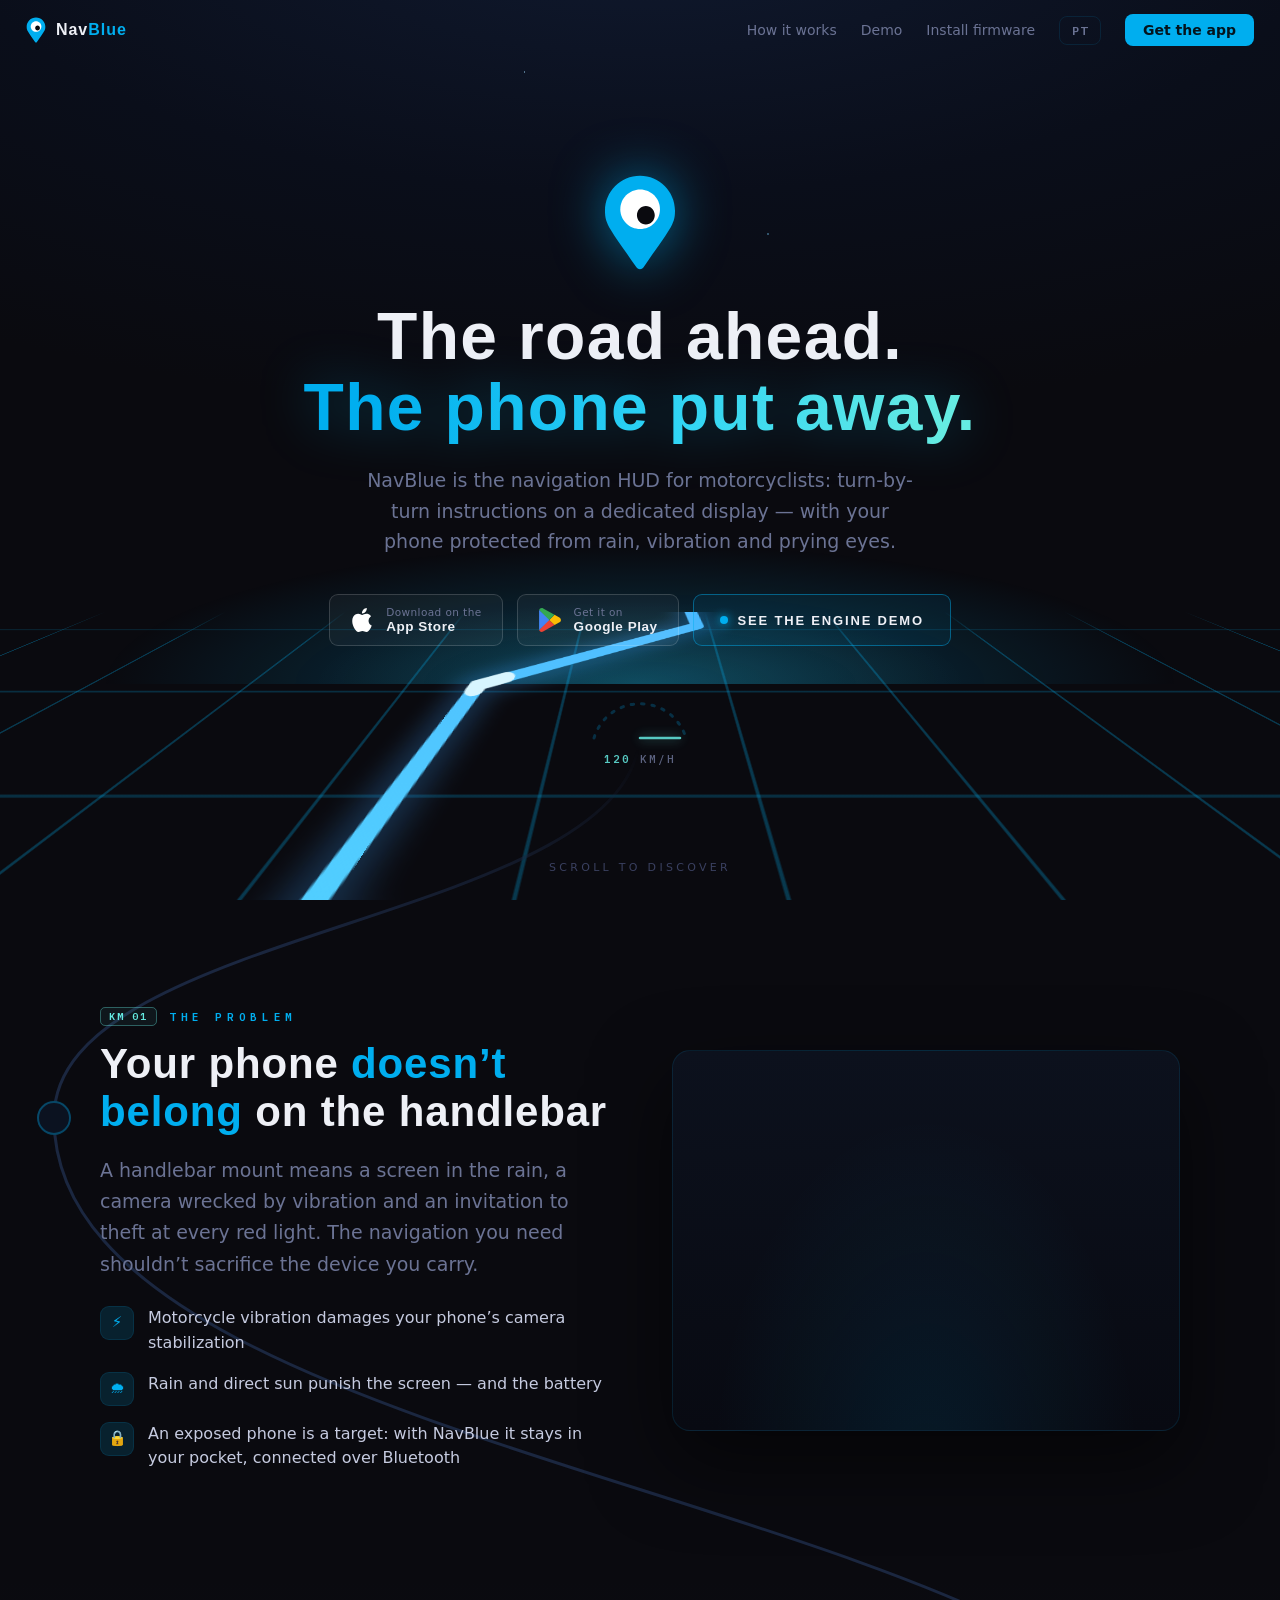
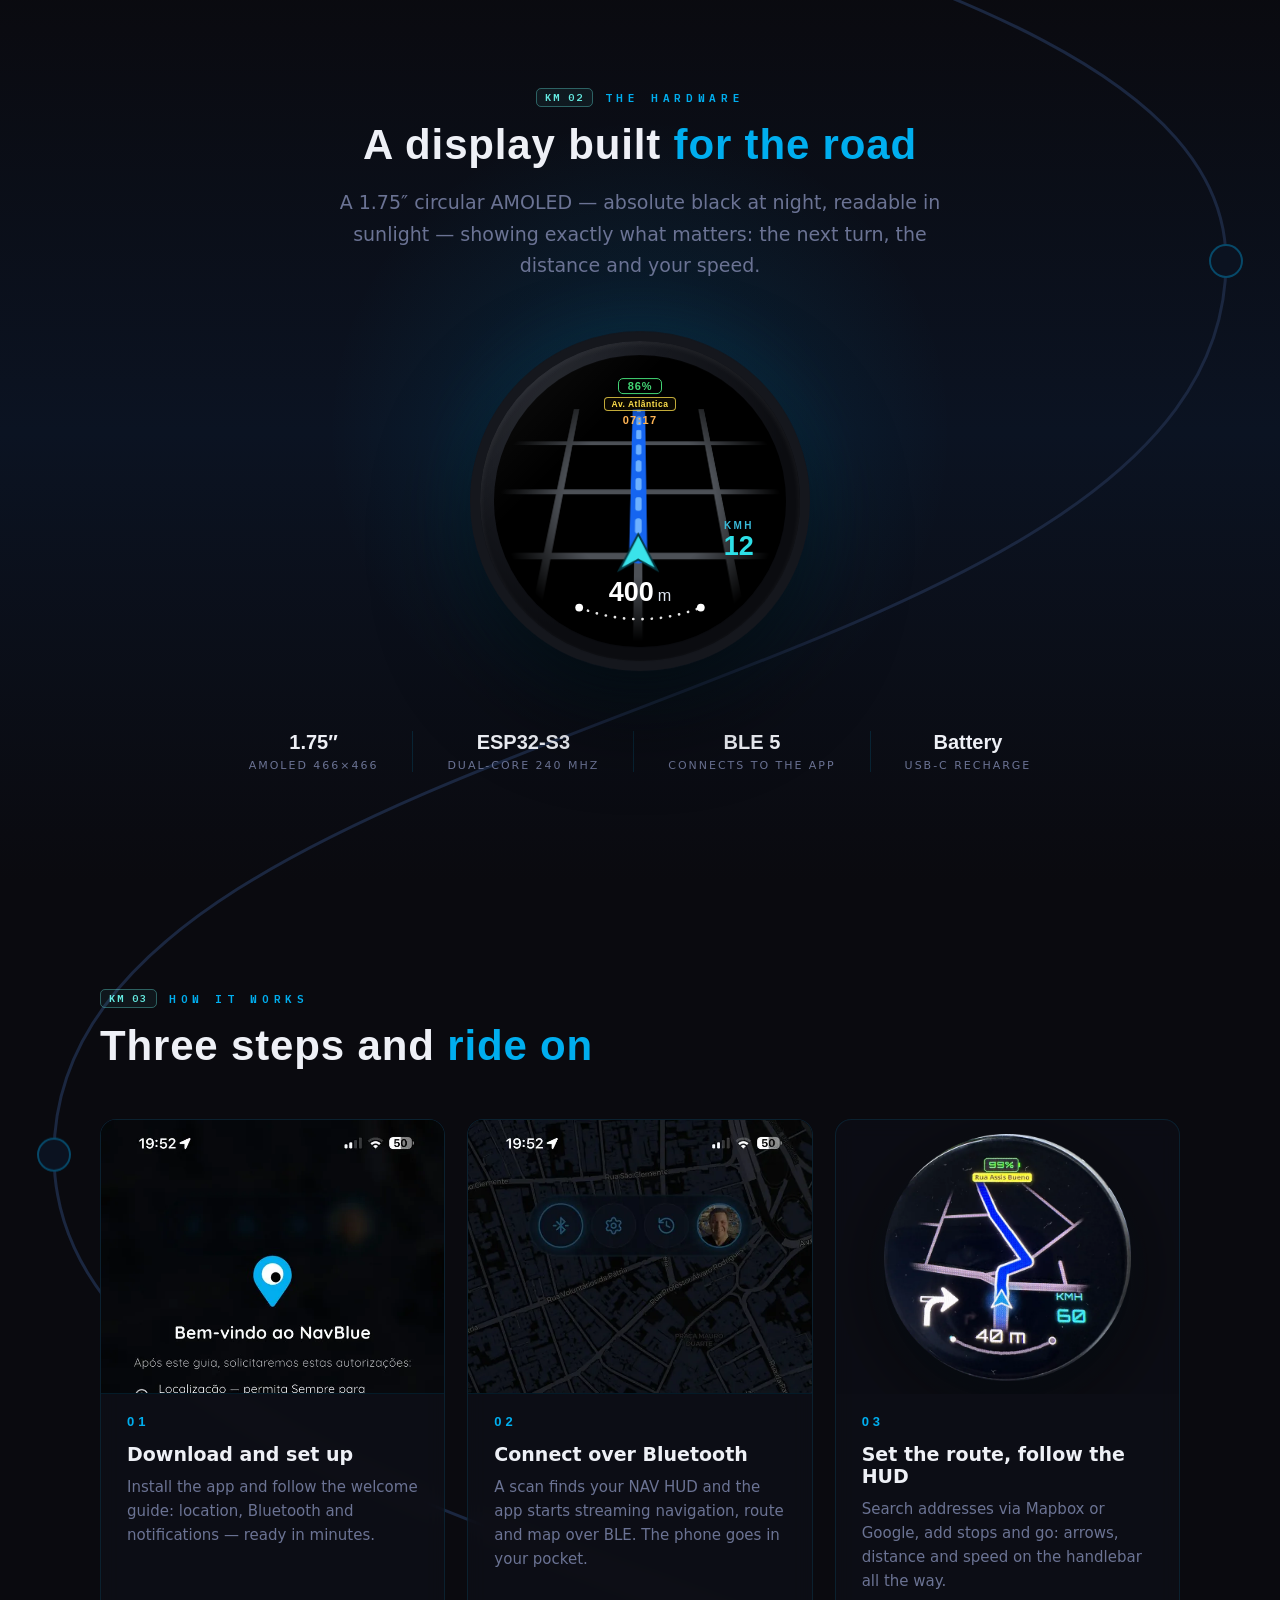
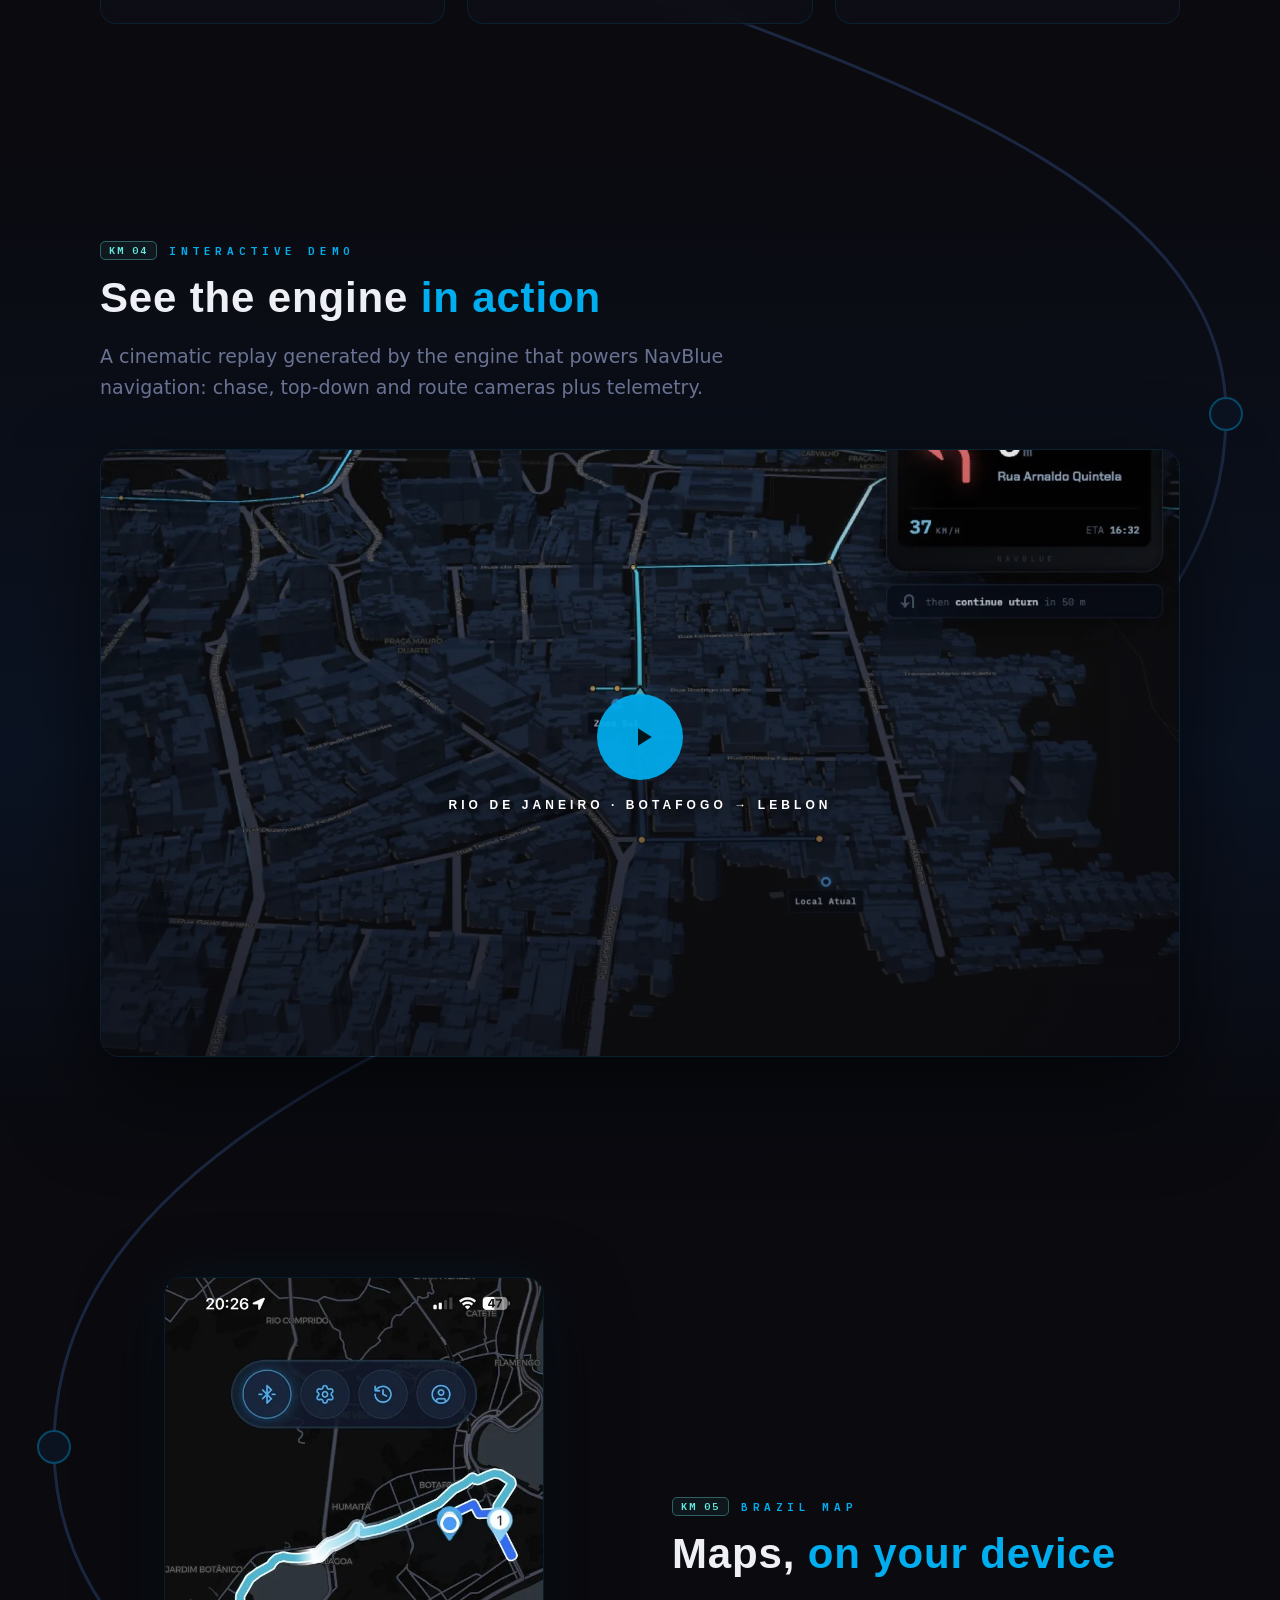
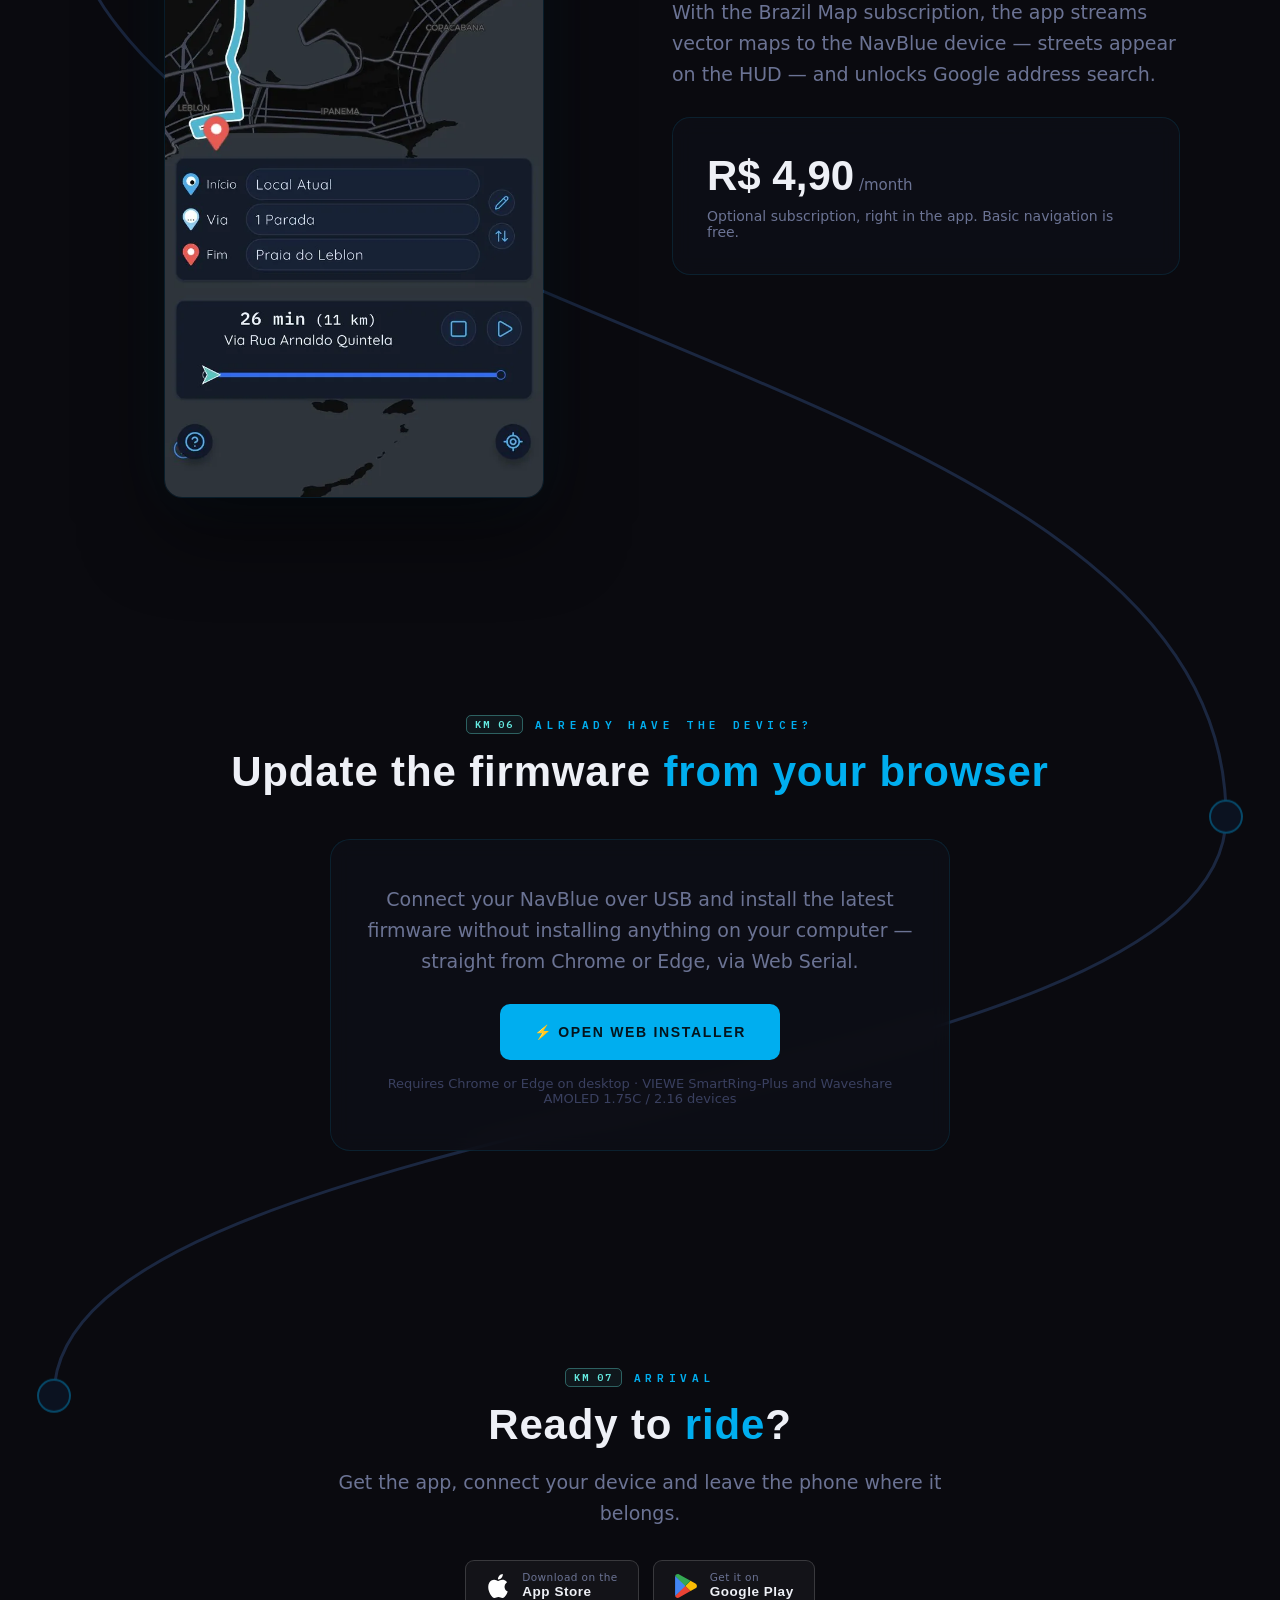
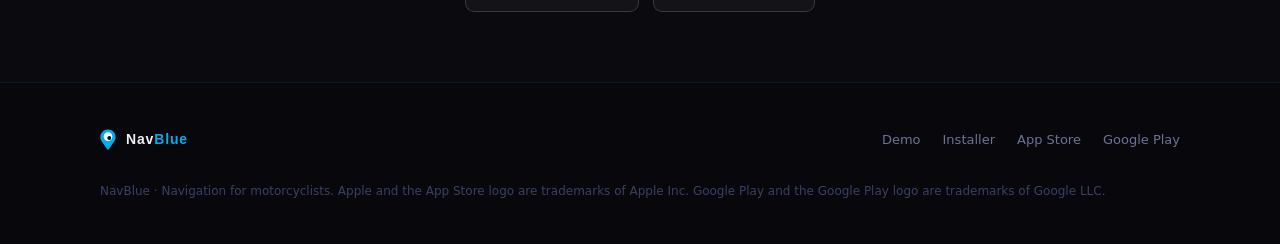
==== commit e57287db: "fix(onda18): manopla de luva e continuidade do polegar - punho-pílula ("mickey") vira MANOPLA de luv" ====
--- a/index.html
+++ b/index.html
@@ -252,9 +252,12 @@
           <use href="#nb-cockpit"/>
           <!-- braço+punho+palma: ÚNICOS, persistem nas duas poses (mesma largura sempre) -->
           <g class="hand-arm">
-            <path d="M-40,78 L60,78 C86,72 112,68 138,70 C150,71 156,76 157,84 L157,118 C156,126 150,131 138,132 C112,134 86,130 60,124 L-40,124 Z"
+            <path d="M-40,78 L60,78 C86,72 112,68 138,70 C150,71 156,76 157,84 L157,118 C156,126 150,131 138,132 C126,140 118,150 108,153 C98,156 89,149 85,137 C77,132 68,128 60,124 L-40,124 Z"
               fill="#10151f" stroke="rgba(140,190,255,.28)" stroke-width="2" stroke-linejoin="round"/>
-            <rect x="42" y="70" width="24" height="62" rx="11" fill="#1a2133" stroke="rgba(140,190,255,.2)" stroke-width="2"/>
+            <!-- manopla da luva (gauntlet flangeado, contínuo com o braço) -->
+            <path d="M80,64 L56,57 C45,54 36,61 36,70 L36,132 C36,141 45,148 56,145 L80,138 Z"
+              fill="#1a2133" stroke="rgba(140,190,255,.2)" stroke-width="2" stroke-linejoin="round"/>
+            <line x1="50" y1="61" x2="50" y2="141" stroke="rgba(140,190,255,.12)" stroke-width="2.5"/>
           </g>
           <!-- dedos ABERTOS: 4 dedos finos estendidos + polegar aberto abaixo -->
           <g class="f-open" fill="#10151f" stroke="rgba(140,190,255,.28)" stroke-width="2">
@@ -262,7 +265,7 @@
             <rect x="140" y="89"  width="64" height="13" rx="6.5"/>
             <rect x="140" y="107" width="59" height="13" rx="6.5" transform="rotate(4 146 113.5)"/>
             <rect x="140" y="124" width="48" height="12" rx="6"   transform="rotate(9 146 130)"/>
-            <rect x="96"  y="142" width="52" height="14" rx="7"   transform="rotate(33 102 149)"/>
+            <rect x="100" y="146" width="50" height="14" rx="7"   transform="rotate(33 104 152)"/>
           </g>
           <!-- dedos FECHADOS: os MESMOS 4 dedos encurtados (curl) nas mesmas alturas -->
           <g class="f-closed" fill="#10151f" stroke="rgba(140,190,255,.28)" stroke-width="2">
@@ -274,7 +277,7 @@
           <g class="ph-g"><use href="#nb-phone" x="100" y="34" width="60" height="112"/></g>
           <!-- polegar FECHADO: o mesmo polegar, agora travando o celular pela frente -->
           <g class="thumb-front">
-            <rect x="100" y="120" width="44" height="14" rx="7" transform="rotate(-35 108 127)"
+            <rect x="94" y="122" width="48" height="14" rx="7" transform="rotate(-35 102 129)"
               fill="#10151f" stroke="rgba(140,190,255,.28)" stroke-width="2"/>
           </g>
         </svg>
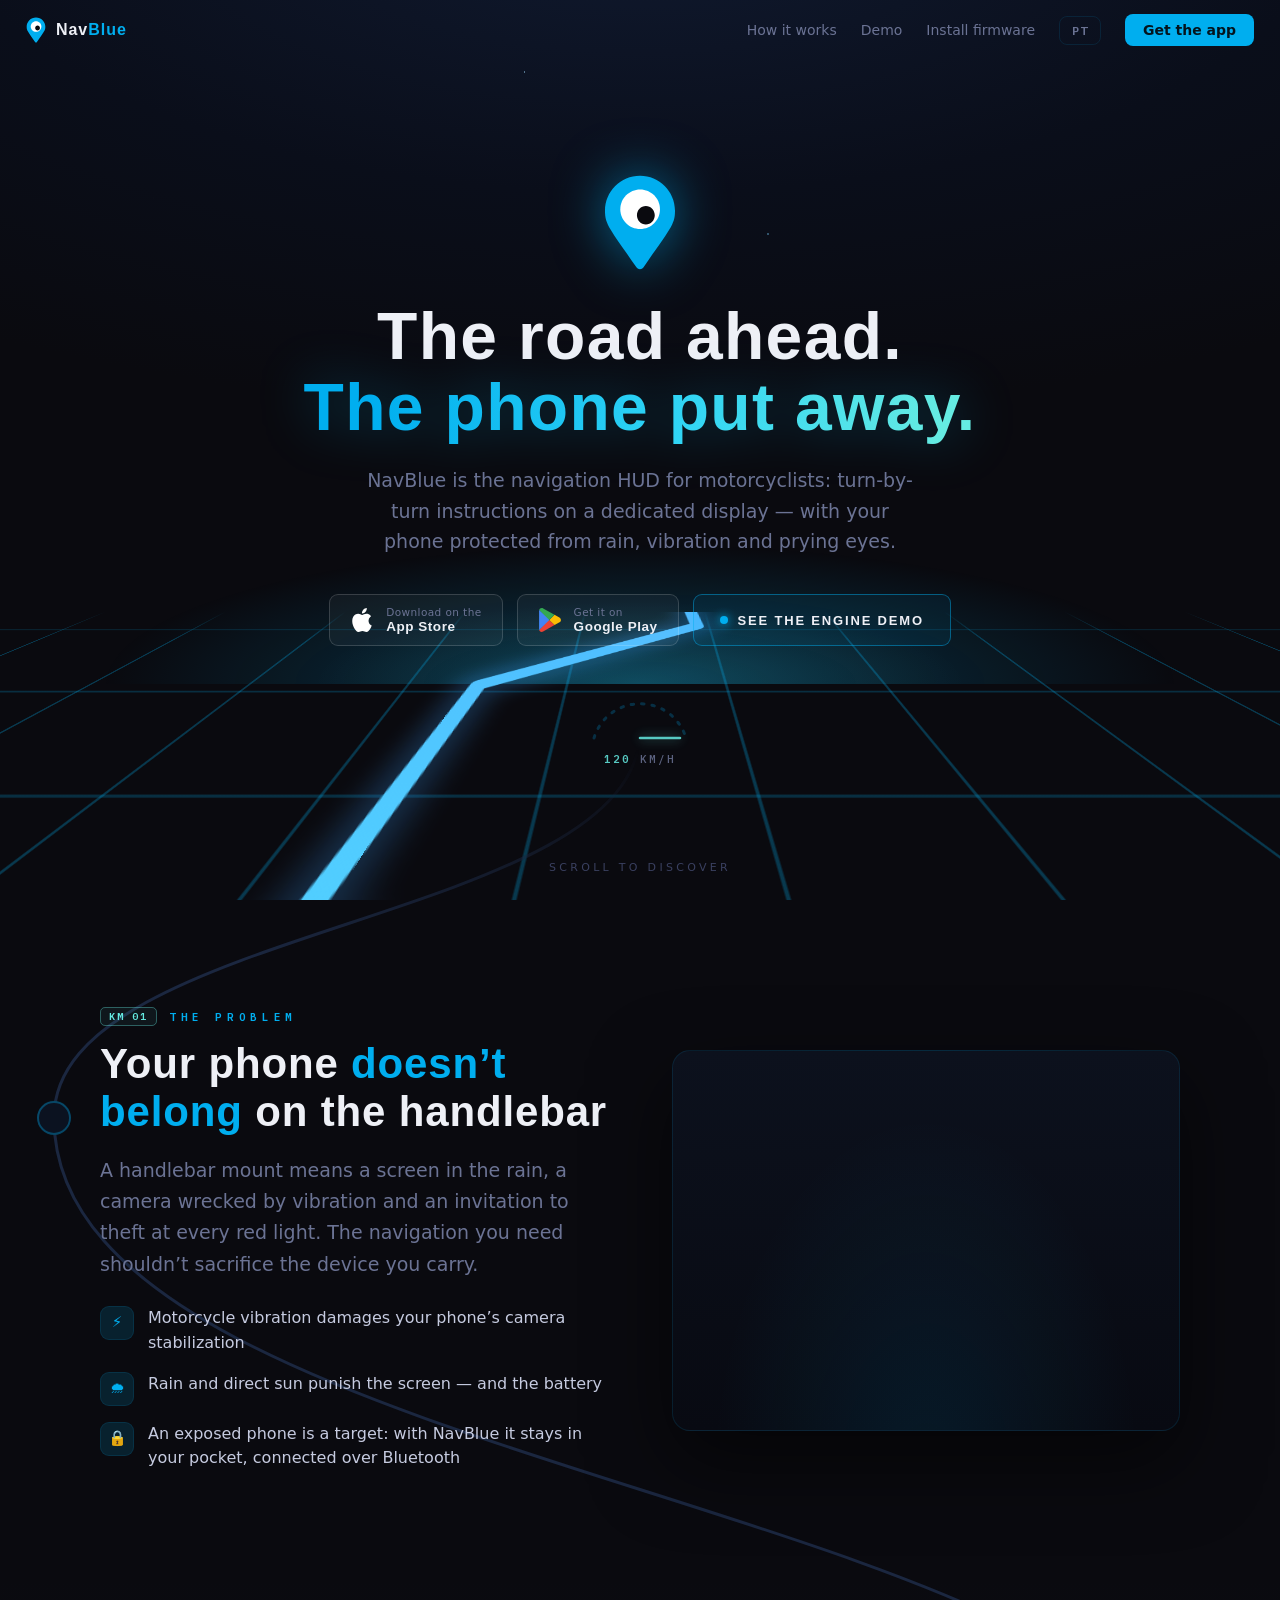
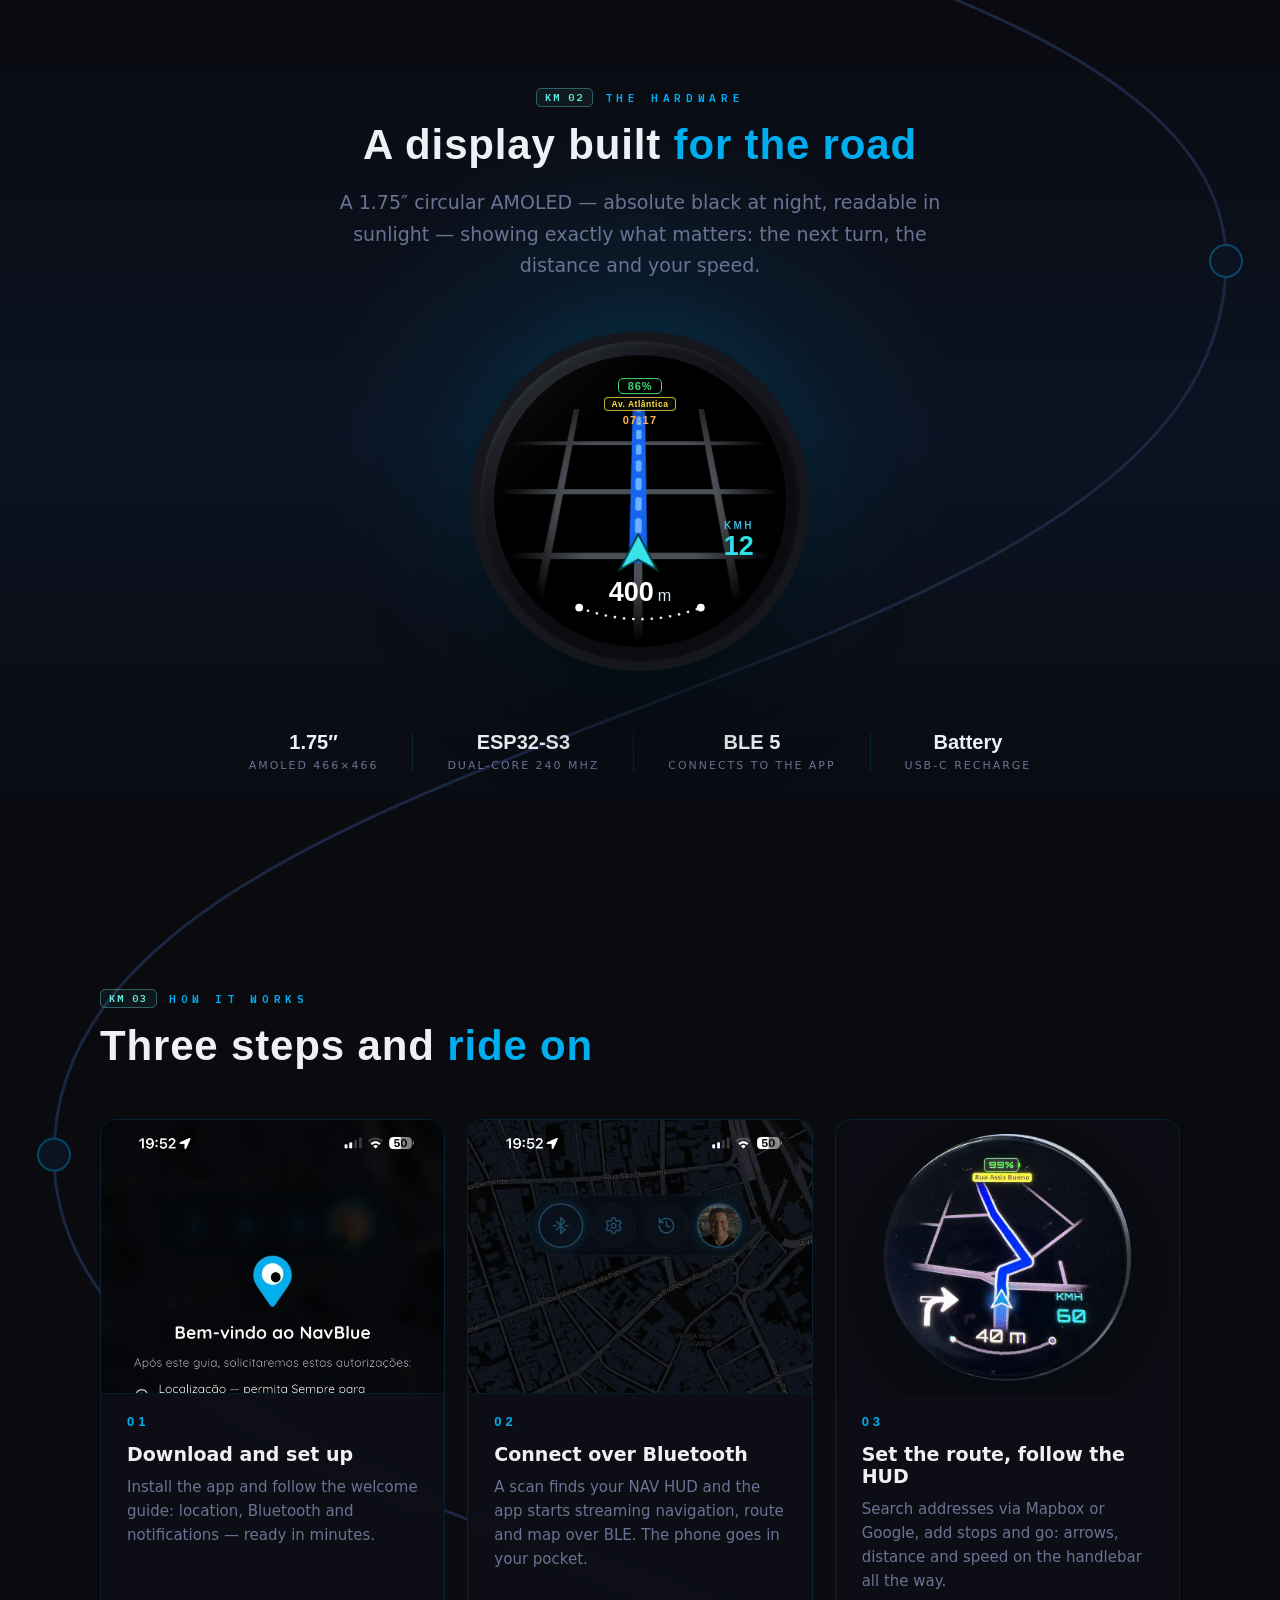
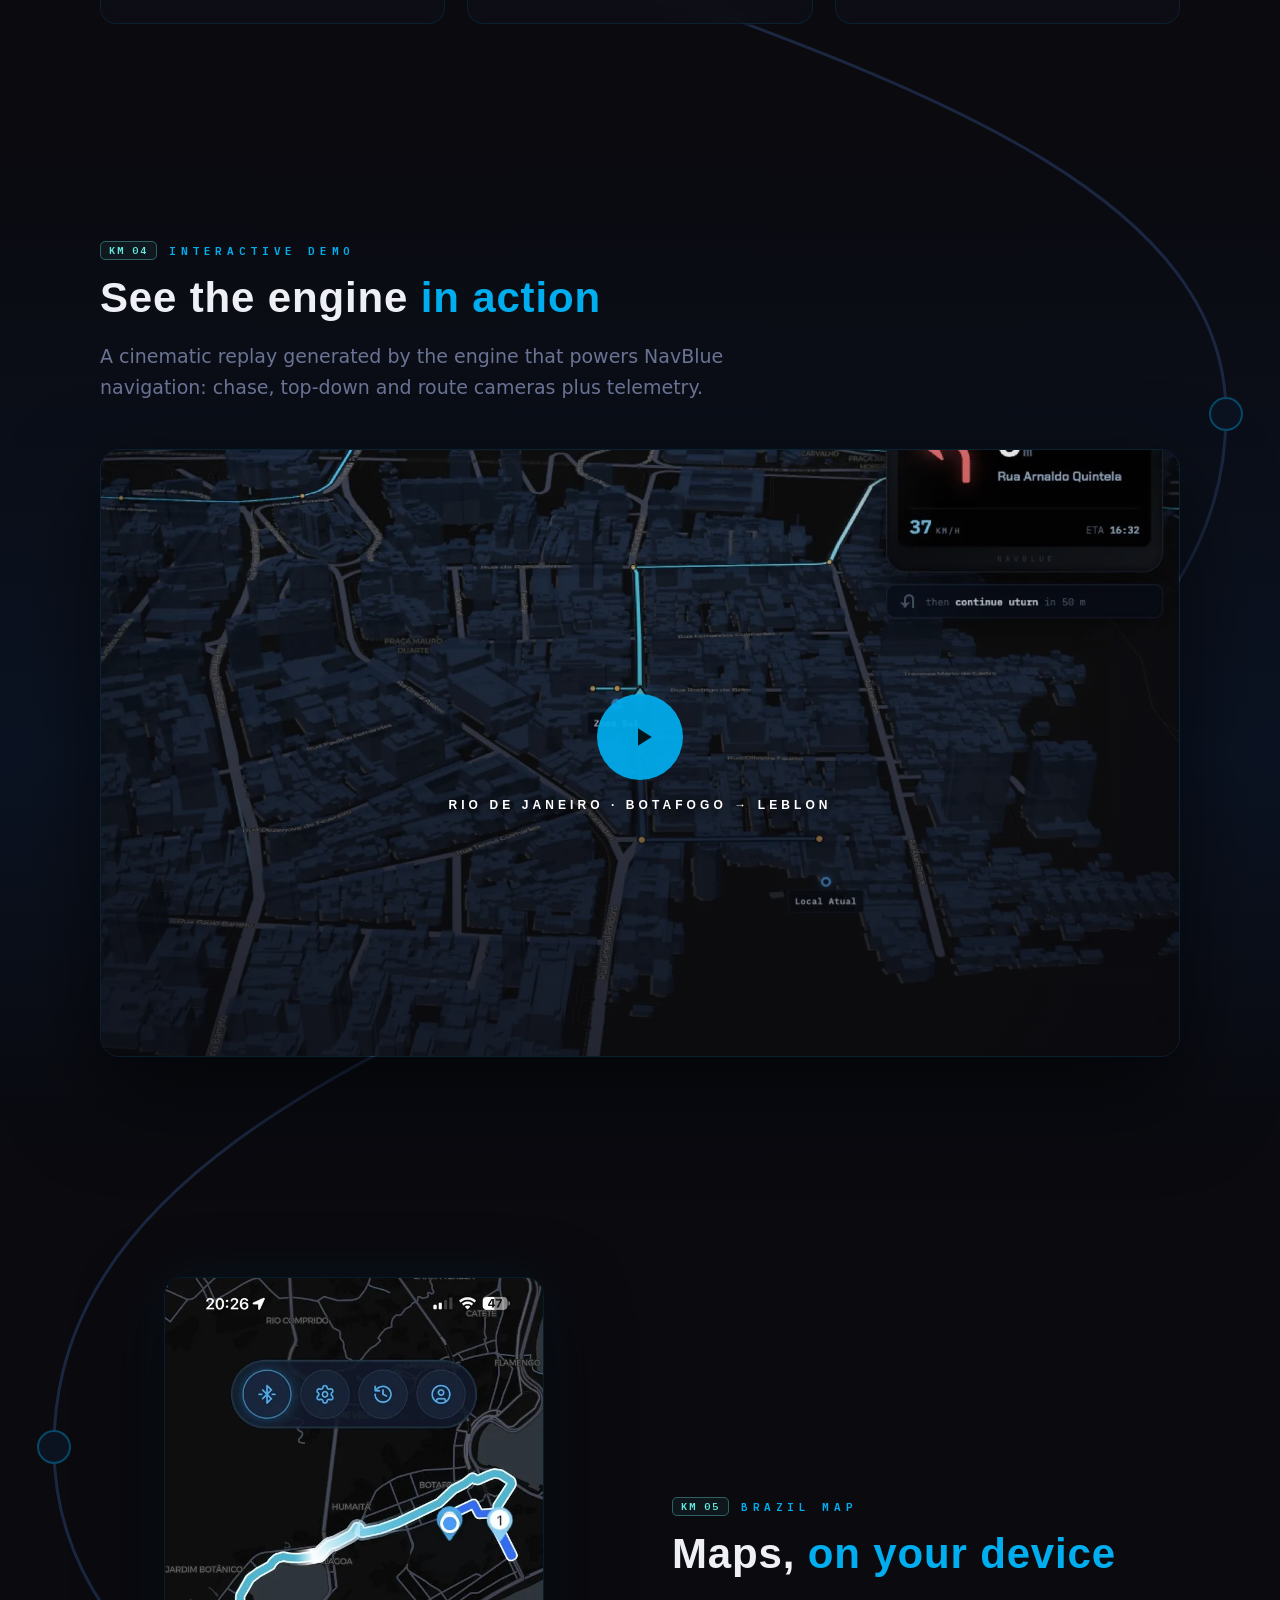
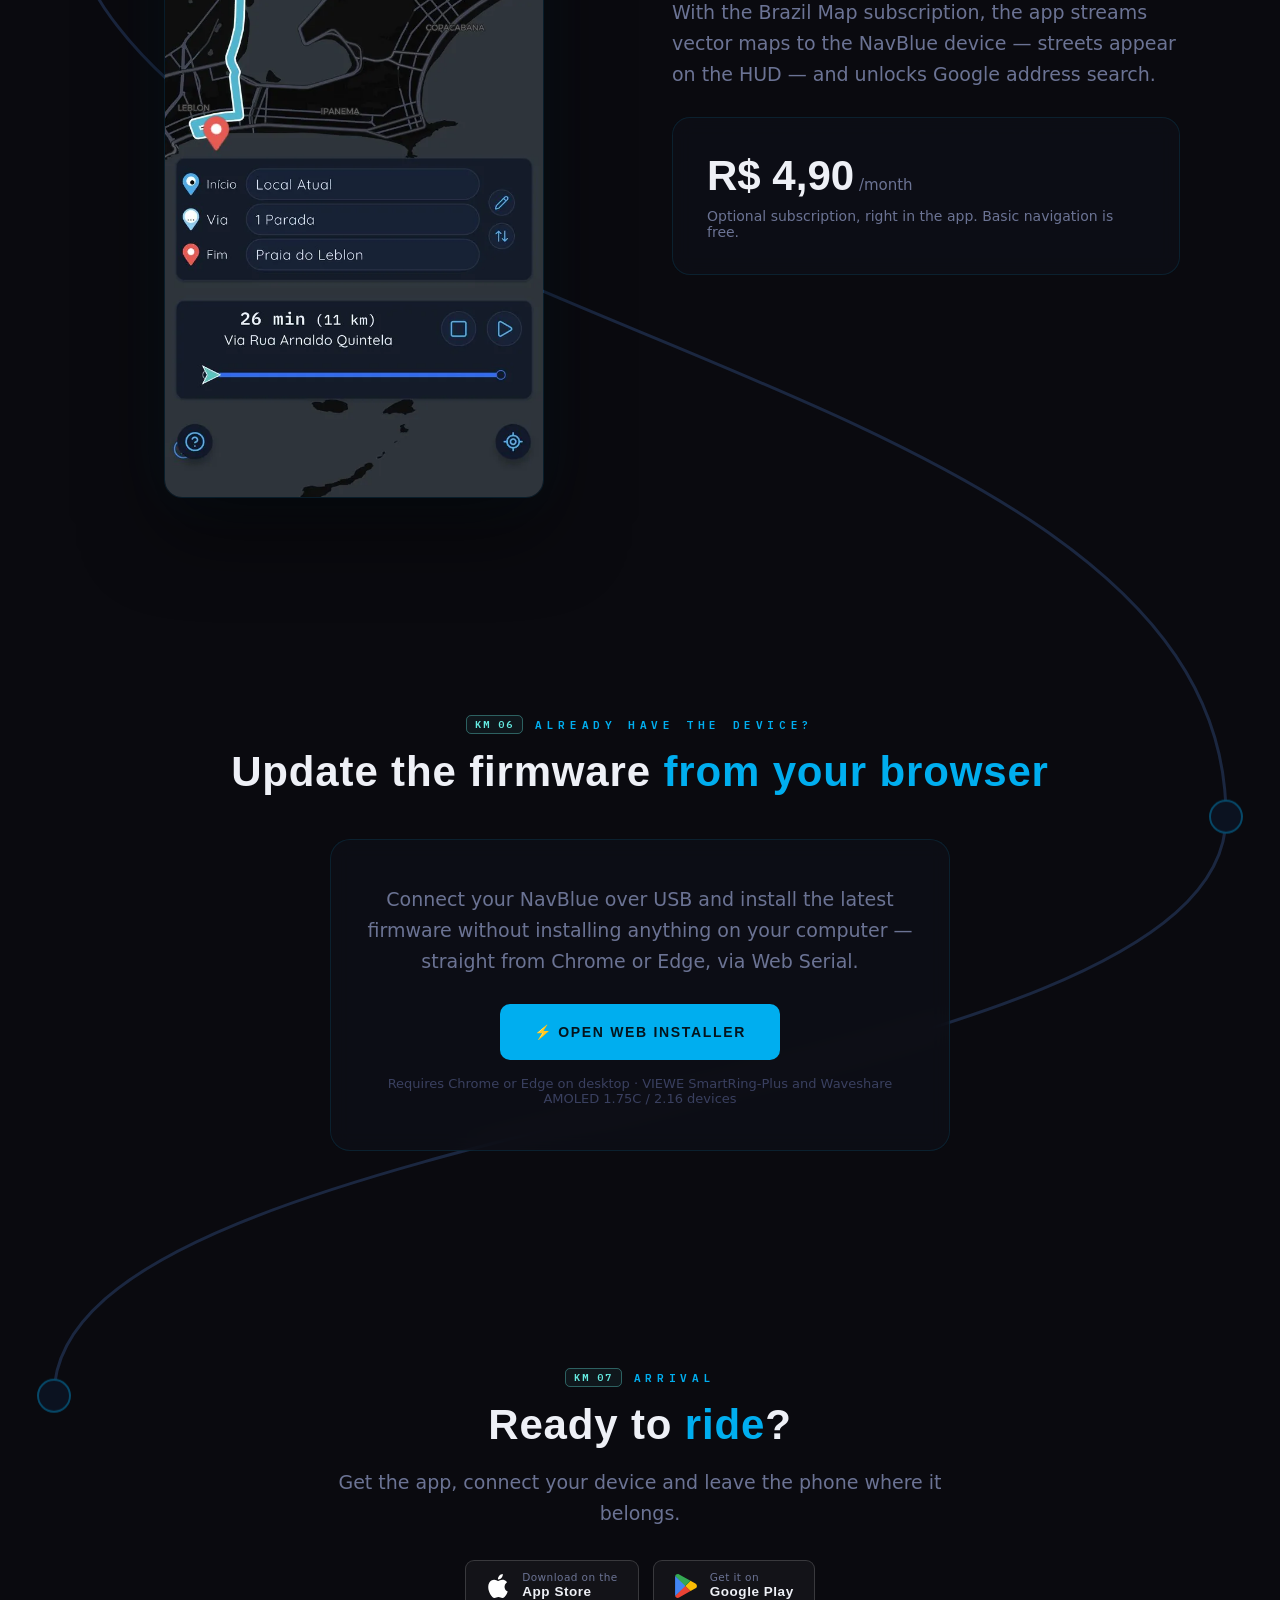
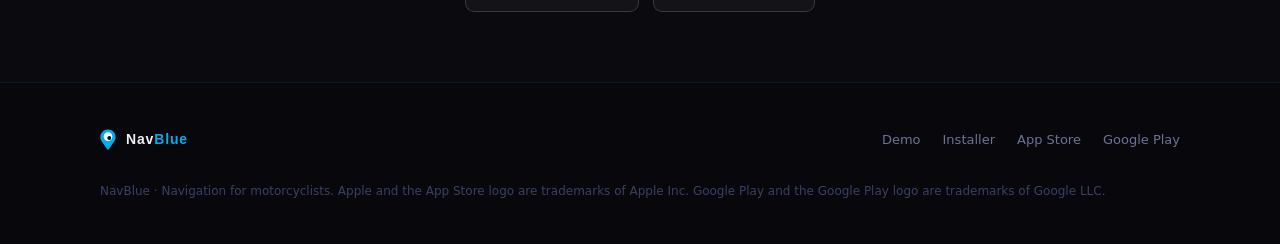
==== commit e45b2678: "fix(onda19): luva mostrada por tom, sem gauntlet - gauntlet removido; a luva agora se distingue por " ====
--- a/index.html
+++ b/index.html
@@ -252,15 +252,15 @@
           <use href="#nb-cockpit"/>
           <!-- braço+punho+palma: ÚNICOS, persistem nas duas poses (mesma largura sempre) -->
           <g class="hand-arm">
-            <path d="M-40,78 L60,78 C86,72 112,68 138,70 C150,71 156,76 157,84 L157,118 C156,126 150,131 138,132 C126,140 118,150 108,153 C98,156 89,149 85,137 C77,132 68,128 60,124 L-40,124 Z"
-              fill="#10151f" stroke="rgba(140,190,255,.28)" stroke-width="2" stroke-linejoin="round"/>
-            <!-- manopla da luva (gauntlet flangeado, contínuo com o braço) -->
-            <path d="M80,64 L56,57 C45,54 36,61 36,70 L36,132 C36,141 45,148 56,145 L80,138 Z"
-              fill="#1a2133" stroke="rgba(140,190,255,.2)" stroke-width="2" stroke-linejoin="round"/>
-            <line x1="50" y1="61" x2="50" y2="141" stroke="rgba(140,190,255,.12)" stroke-width="2.5"/>
+            <!-- manga do casaco (tom escuro) -->
+            <path d="M-40,78 L64,78 L64,124 L-40,124 Z"
+              fill="#10151f" stroke="rgba(140,190,255,.22)" stroke-width="2" stroke-linejoin="round"/>
+            <!-- luva (tom próprio, começa no pulso) -->
+            <path d="M60,77 C86,72 112,68 138,70 C150,71 156,76 157,84 L157,118 C156,126 150,131 138,132 C126,140 118,150 108,153 C98,156 89,149 85,137 C77,132 68,128 60,125 Z"
+              fill="#1c2434" stroke="rgba(140,190,255,.28)" stroke-width="2" stroke-linejoin="round"/>
           </g>
           <!-- dedos ABERTOS: 4 dedos finos estendidos + polegar aberto abaixo -->
-          <g class="f-open" fill="#10151f" stroke="rgba(140,190,255,.28)" stroke-width="2">
+          <g class="f-open" fill="#1c2434" stroke="rgba(140,190,255,.28)" stroke-width="2">
             <rect x="140" y="71"  width="58" height="13" rx="6.5" transform="rotate(-4 146 77.5)"/>
             <rect x="140" y="89"  width="64" height="13" rx="6.5"/>
             <rect x="140" y="107" width="59" height="13" rx="6.5" transform="rotate(4 146 113.5)"/>
@@ -268,7 +268,7 @@
             <rect x="100" y="146" width="50" height="14" rx="7"   transform="rotate(33 104 152)"/>
           </g>
           <!-- dedos FECHADOS: os MESMOS 4 dedos encurtados (curl) nas mesmas alturas -->
-          <g class="f-closed" fill="#10151f" stroke="rgba(140,190,255,.28)" stroke-width="2">
+          <g class="f-closed" fill="#1c2434" stroke="rgba(140,190,255,.28)" stroke-width="2">
             <rect x="140" y="71"  width="34" height="13" rx="6.5" transform="rotate(-2 146 77.5)"/>
             <rect x="140" y="89"  width="36" height="13" rx="6.5"/>
             <rect x="140" y="107" width="34" height="13" rx="6.5" transform="rotate(2 146 113.5)"/>
@@ -278,7 +278,7 @@
           <!-- polegar FECHADO: o mesmo polegar, agora travando o celular pela frente -->
           <g class="thumb-front">
             <rect x="94" y="122" width="48" height="14" rx="7" transform="rotate(-35 102 129)"
-              fill="#10151f" stroke="rgba(140,190,255,.28)" stroke-width="2"/>
+              fill="#1c2434" stroke="rgba(140,190,255,.28)" stroke-width="2"/>
           </g>
         </svg>
         <div class="cap" data-i18n-html="problem.cap3">Exposto, <b>vira alvo</b></div>
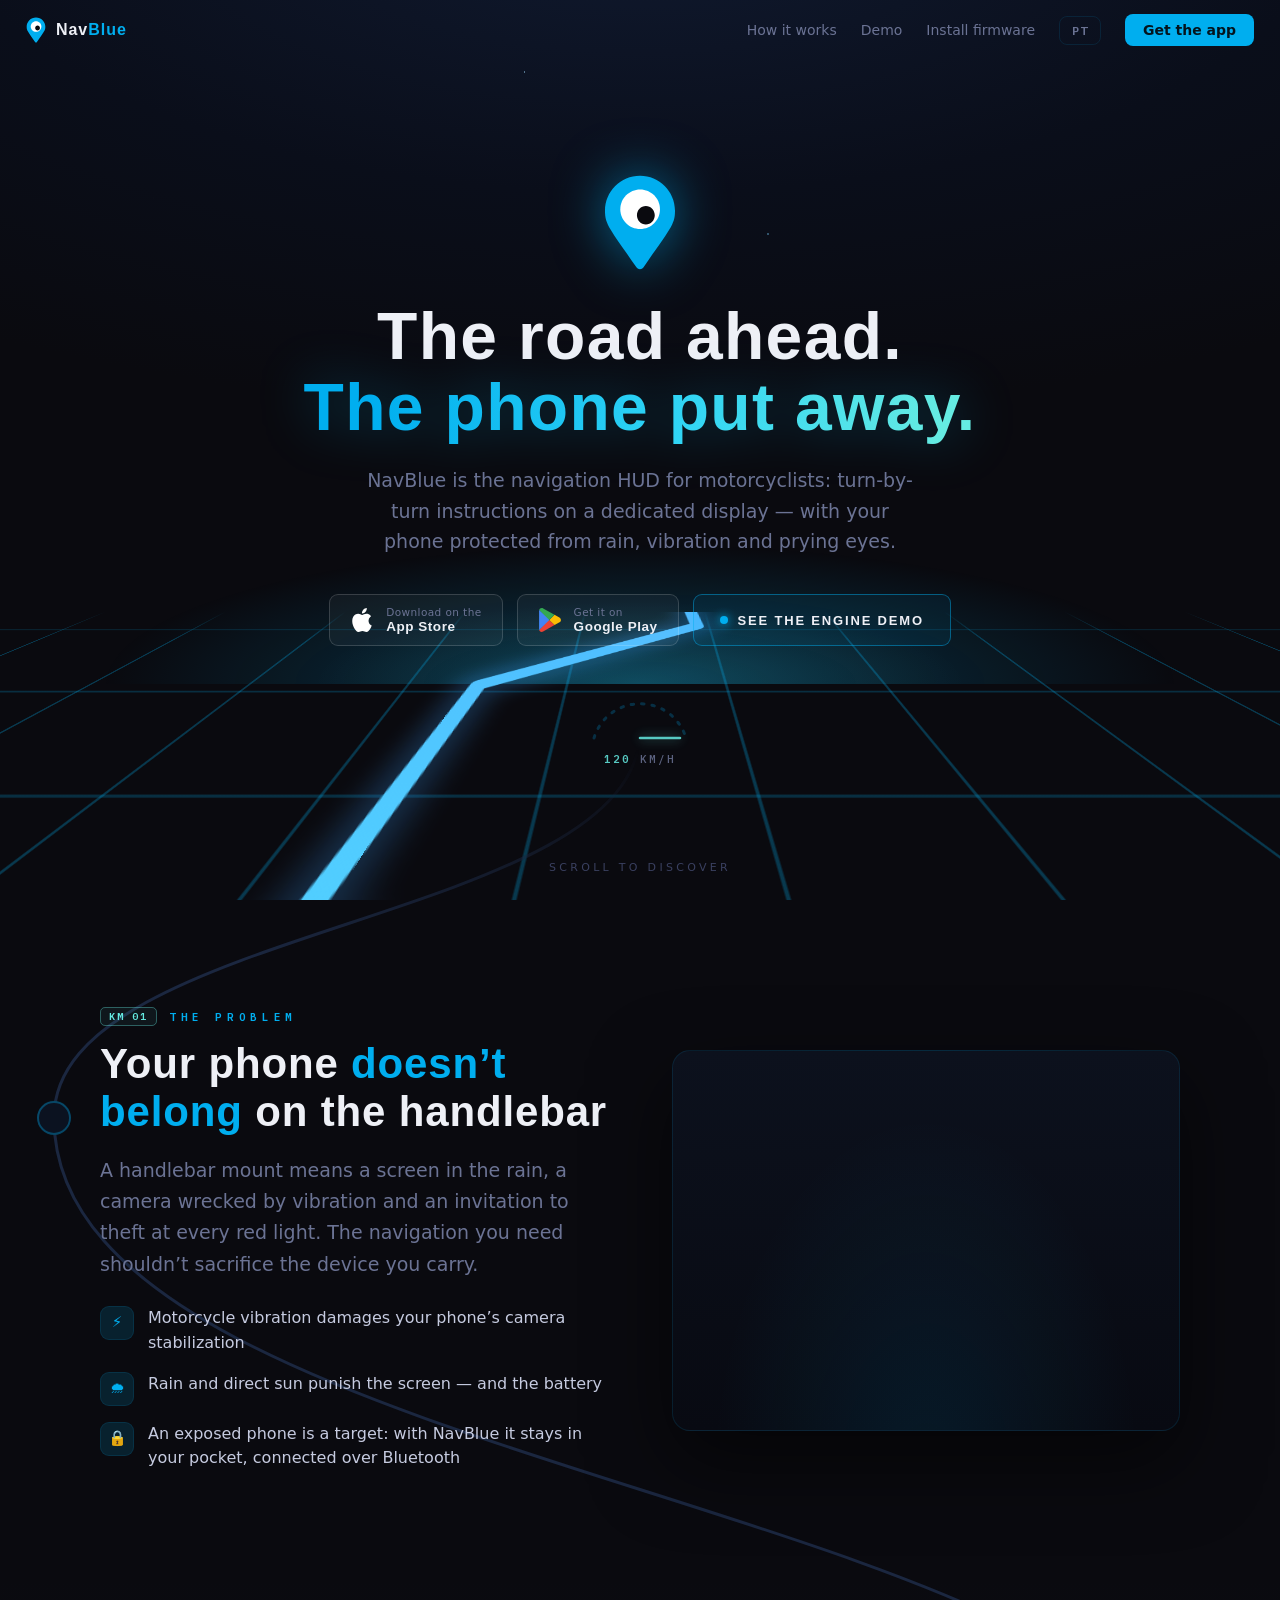
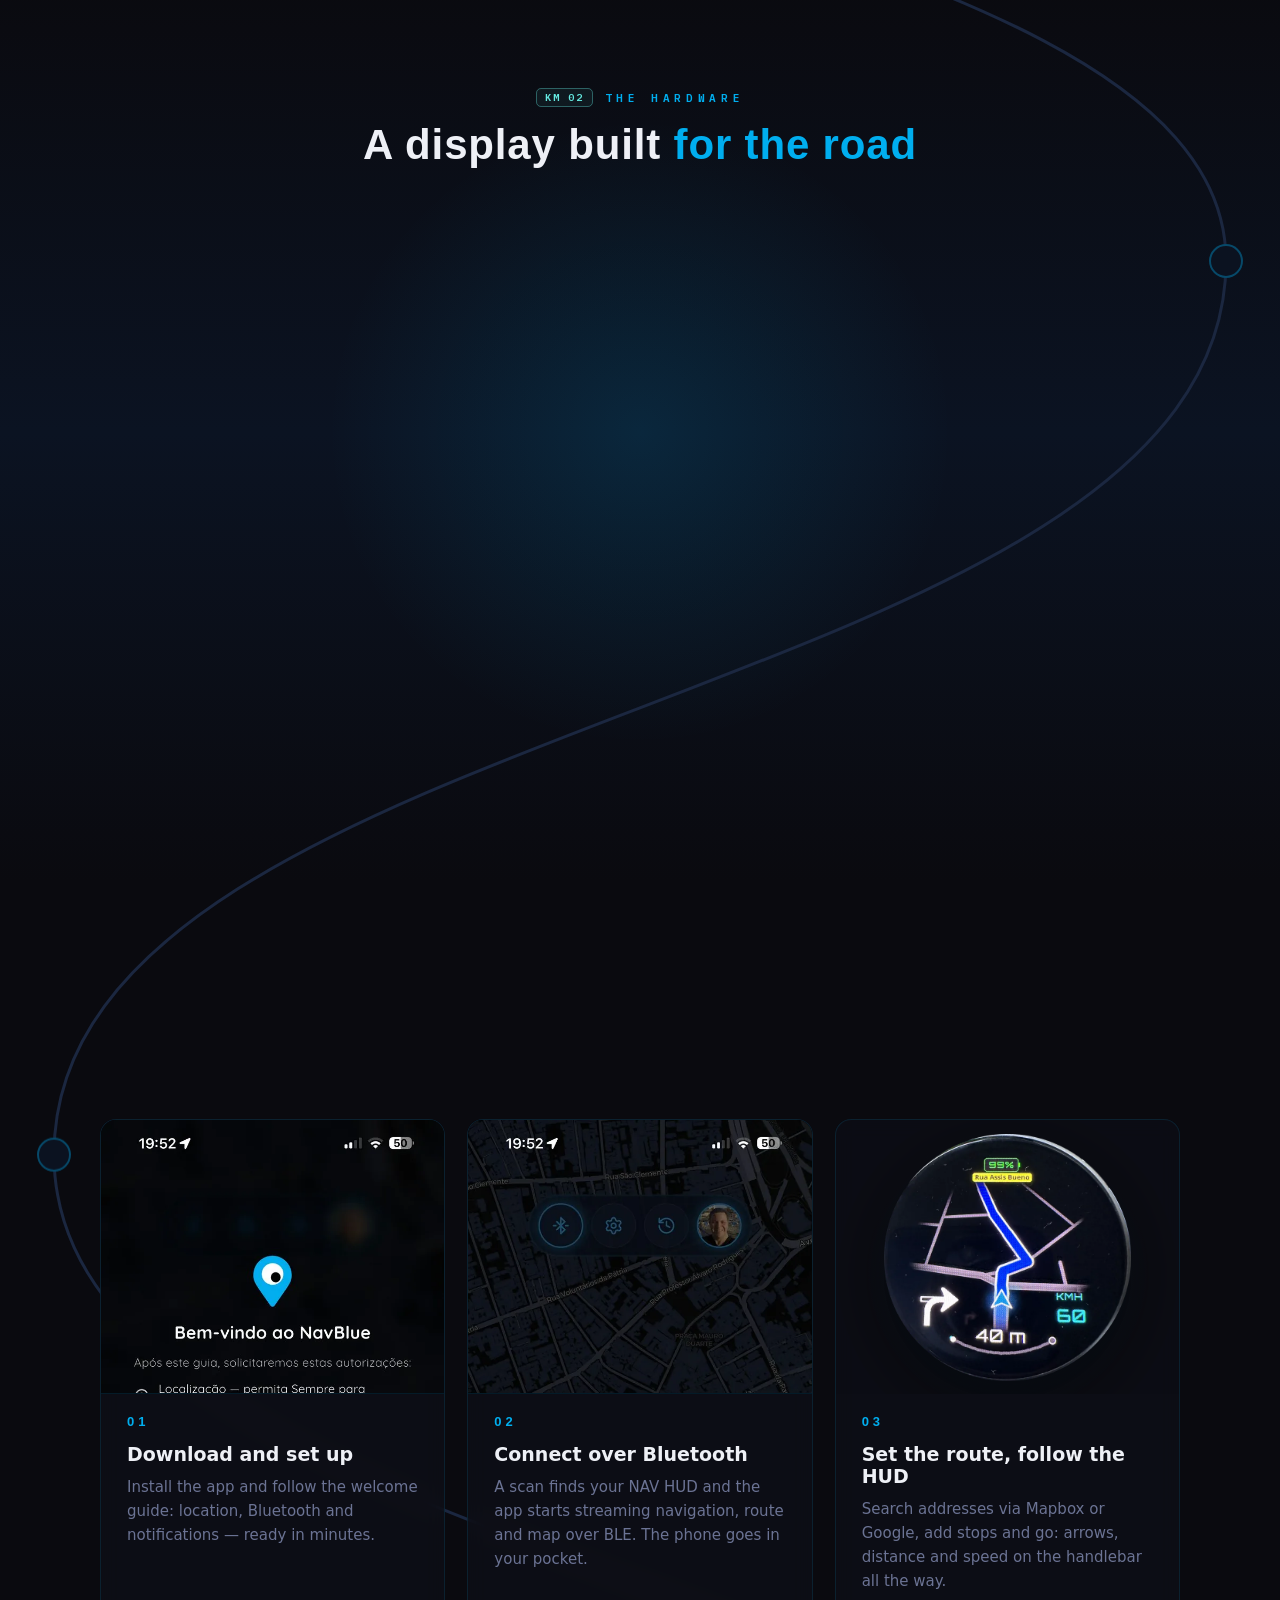
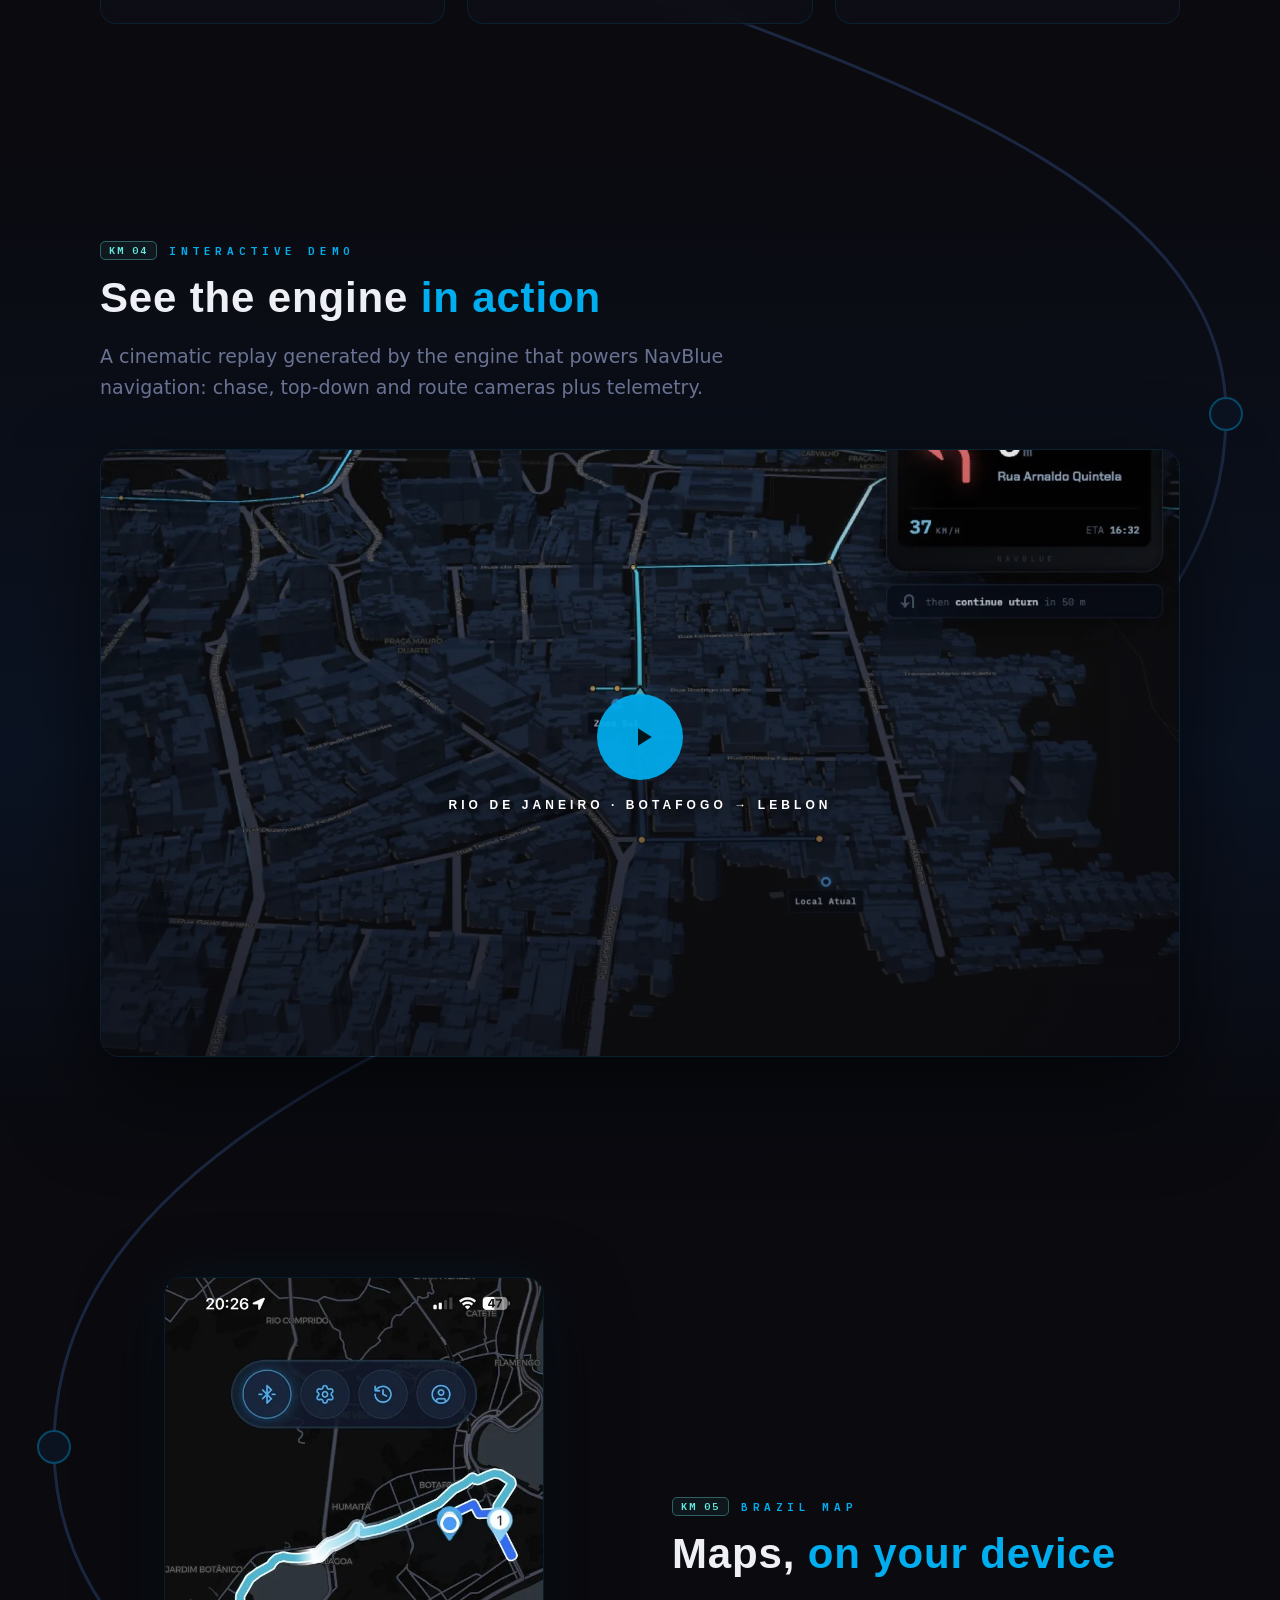
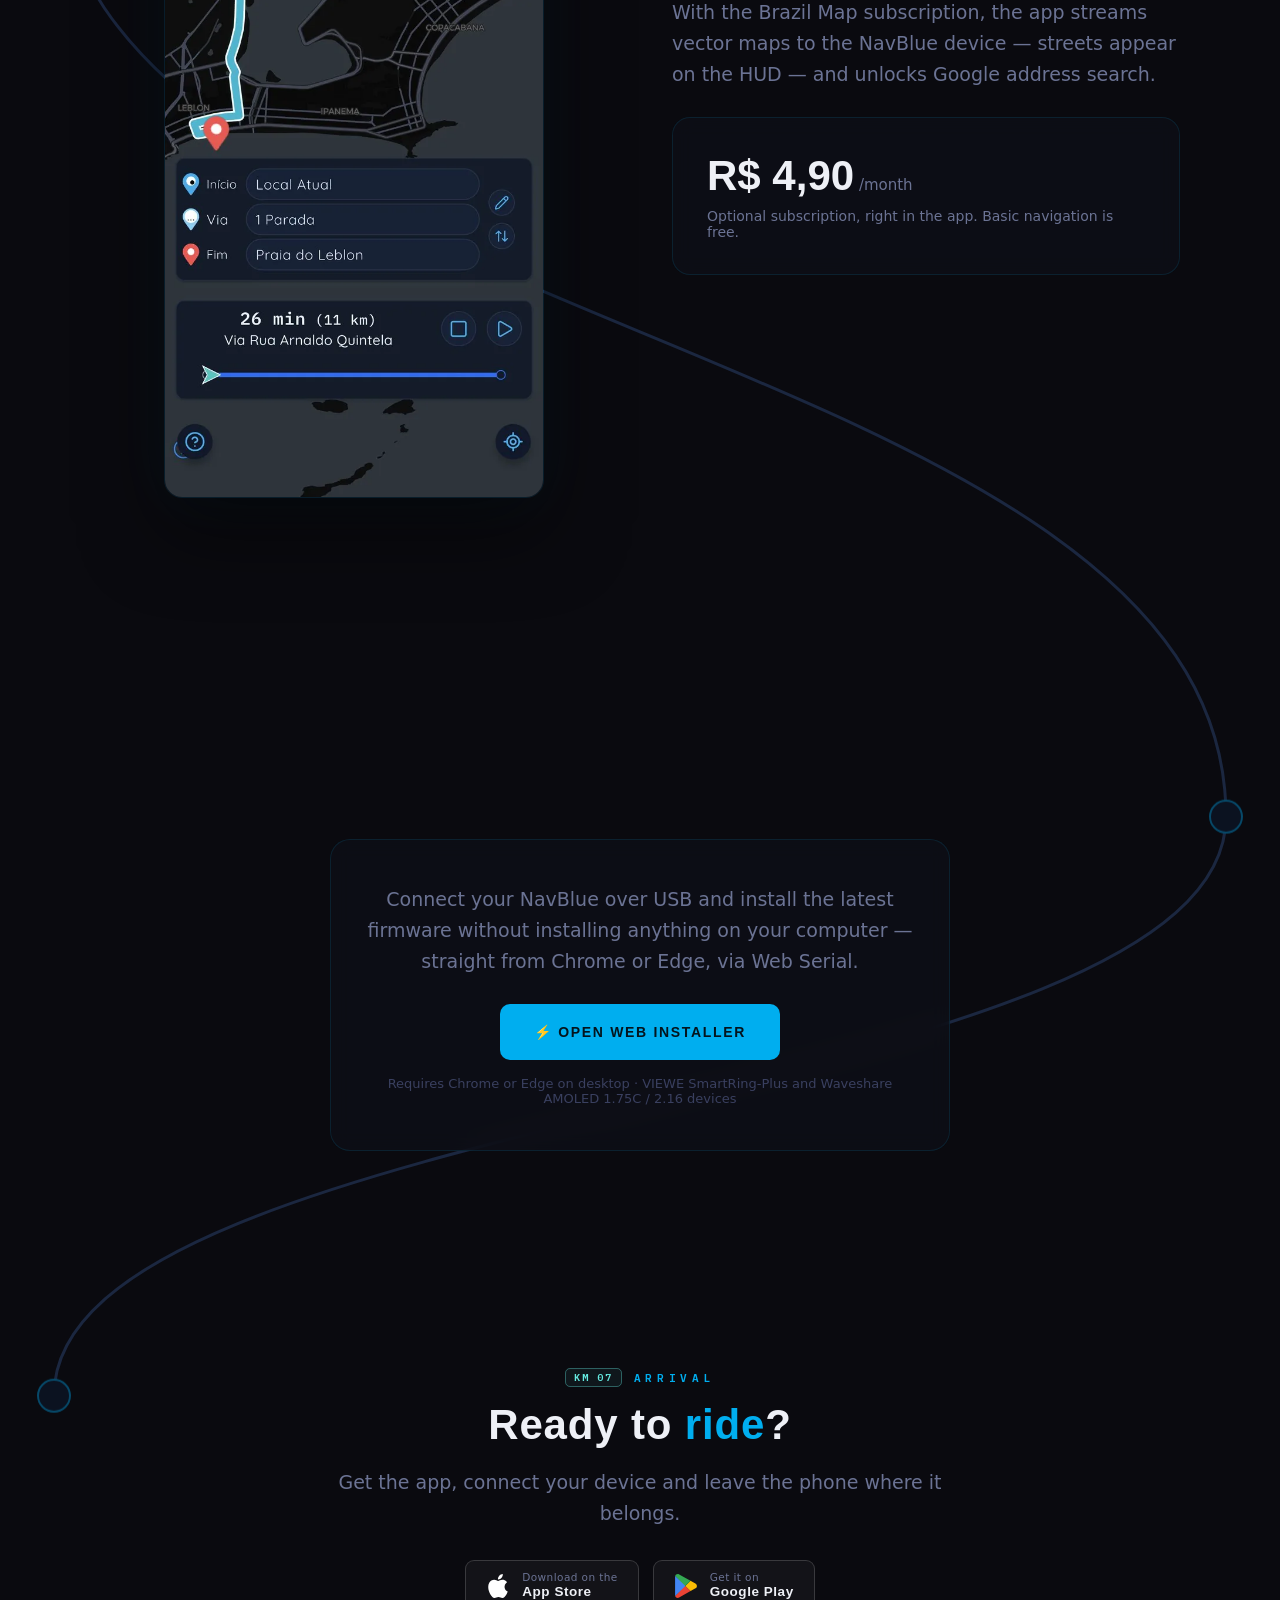
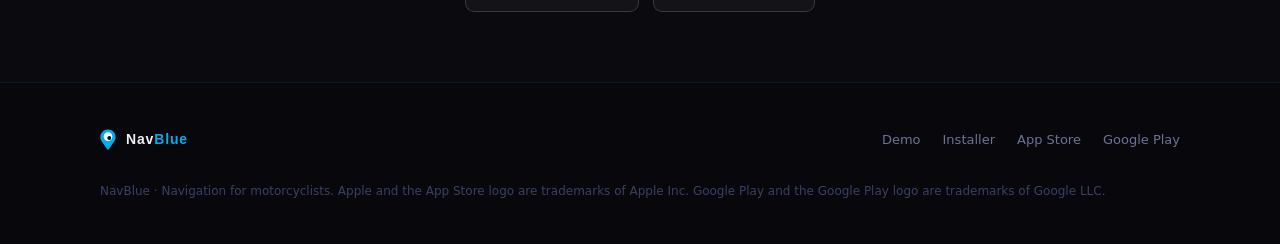
==== commit c7325714: "fix(onda20): junções sem linha — a mão é uma peça só - técnica de união: cópia fill-only da palma (c" ====
--- a/index.html
+++ b/index.html
@@ -265,7 +265,8 @@
             <rect x="140" y="89"  width="64" height="13" rx="6.5"/>
             <rect x="140" y="107" width="59" height="13" rx="6.5" transform="rotate(4 146 113.5)"/>
             <rect x="140" y="124" width="48" height="12" rx="6"   transform="rotate(9 146 130)"/>
-            <rect x="100" y="146" width="50" height="14" rx="7"   transform="rotate(33 104 152)"/>
+            <rect x="98" y="144" width="52" height="14" rx="7"   transform="rotate(35 102 150)"/>
+            <path d="M60,77 C86,72 112,68 138,70 C150,71 156,76 157,84 L157,118 C156,126 150,131 138,132 C126,140 118,150 108,153 C98,156 89,149 85,137 C77,132 68,128 60,125 Z" fill="#1c2434"/>
           </g>
           <!-- dedos FECHADOS: os MESMOS 4 dedos encurtados (curl) nas mesmas alturas -->
           <g class="f-closed" fill="#1c2434" stroke="rgba(140,190,255,.28)" stroke-width="2">
@@ -273,13 +274,10 @@
             <rect x="140" y="89"  width="36" height="13" rx="6.5"/>
             <rect x="140" y="107" width="34" height="13" rx="6.5" transform="rotate(2 146 113.5)"/>
             <rect x="140" y="124" width="30" height="12" rx="6"   transform="rotate(5 146 130)"/>
+            <rect x="74"  y="126" width="44" height="14" rx="7"   transform="rotate(-32 80 133)"/>
+            <path d="M60,77 C86,72 112,68 138,70 C150,71 156,76 157,84 L157,118 C156,126 150,131 138,132 C126,140 118,150 108,153 C98,156 89,149 85,137 C77,132 68,128 60,125 Z" fill="#1c2434"/>
           </g>
           <g class="ph-g"><use href="#nb-phone" x="100" y="34" width="60" height="112"/></g>
-          <!-- polegar FECHADO: o mesmo polegar, agora travando o celular pela frente -->
-          <g class="thumb-front">
-            <rect x="94" y="122" width="48" height="14" rx="7" transform="rotate(-35 102 129)"
-              fill="#1c2434" stroke="rgba(140,190,255,.28)" stroke-width="2"/>
-          </g>
         </svg>
         <div class="cap" data-i18n-html="problem.cap3">Exposto, <b>vira alvo</b></div>
       </div>
--- a/css/landing.css
+++ b/css/landing.css
@@ -149,12 +149,12 @@
 /* s3 — furto: UMA mão (braço/palma persistentes, largura constante);
    entra aberta, no bote só os DEDOS trocam (abertos→curl), sai rígida
    com o celular na pegada */
-.s3 .hand-arm,.s3 .f-open,.s3 .f-closed,.s3 .thumb-front{
+.s3 .hand-arm,.s3 .f-open,.s3 .f-closed{
   transform:translateX(-352px);
   filter:drop-shadow(0 7px 14px rgba(0,0,0,.55))}
 .s3 .hand-arm{animation:handMove 13.5s infinite}
 .s3 .f-open{animation:handMove 13.5s infinite,fOpen 13.5s infinite}
-.s3 .f-closed,.s3 .thumb-front{opacity:0;animation:handMove 13.5s infinite,fClosed 13.5s infinite}
+.s3 .f-closed{opacity:0;animation:handMove 13.5s infinite,fClosed 13.5s infinite}
 @keyframes handMove{
   0%,70%{transform:translateX(-352px)}
   77%{transform:translateX(0)}
@@ -362,7 +362,7 @@
   .road-lights{display:none}
   .speedo{display:none}
   .play-btn{animation:none}
-  .scene,.s1 .ph-g,.s3 .ph-g,.s3 .hand-arm,.s3 .f-open,.s3 .f-closed,.s3 .thumb-front,.s2 .rain,.s2 .warn{animation:none}
+  .scene,.s1 .ph-g,.s3 .ph-g,.s3 .hand-arm,.s3 .f-open,.s3 .f-closed,.s2 .rain,.s2 .warn{animation:none}
   .scene{opacity:0}
   .scene.s1{opacity:1}
 }
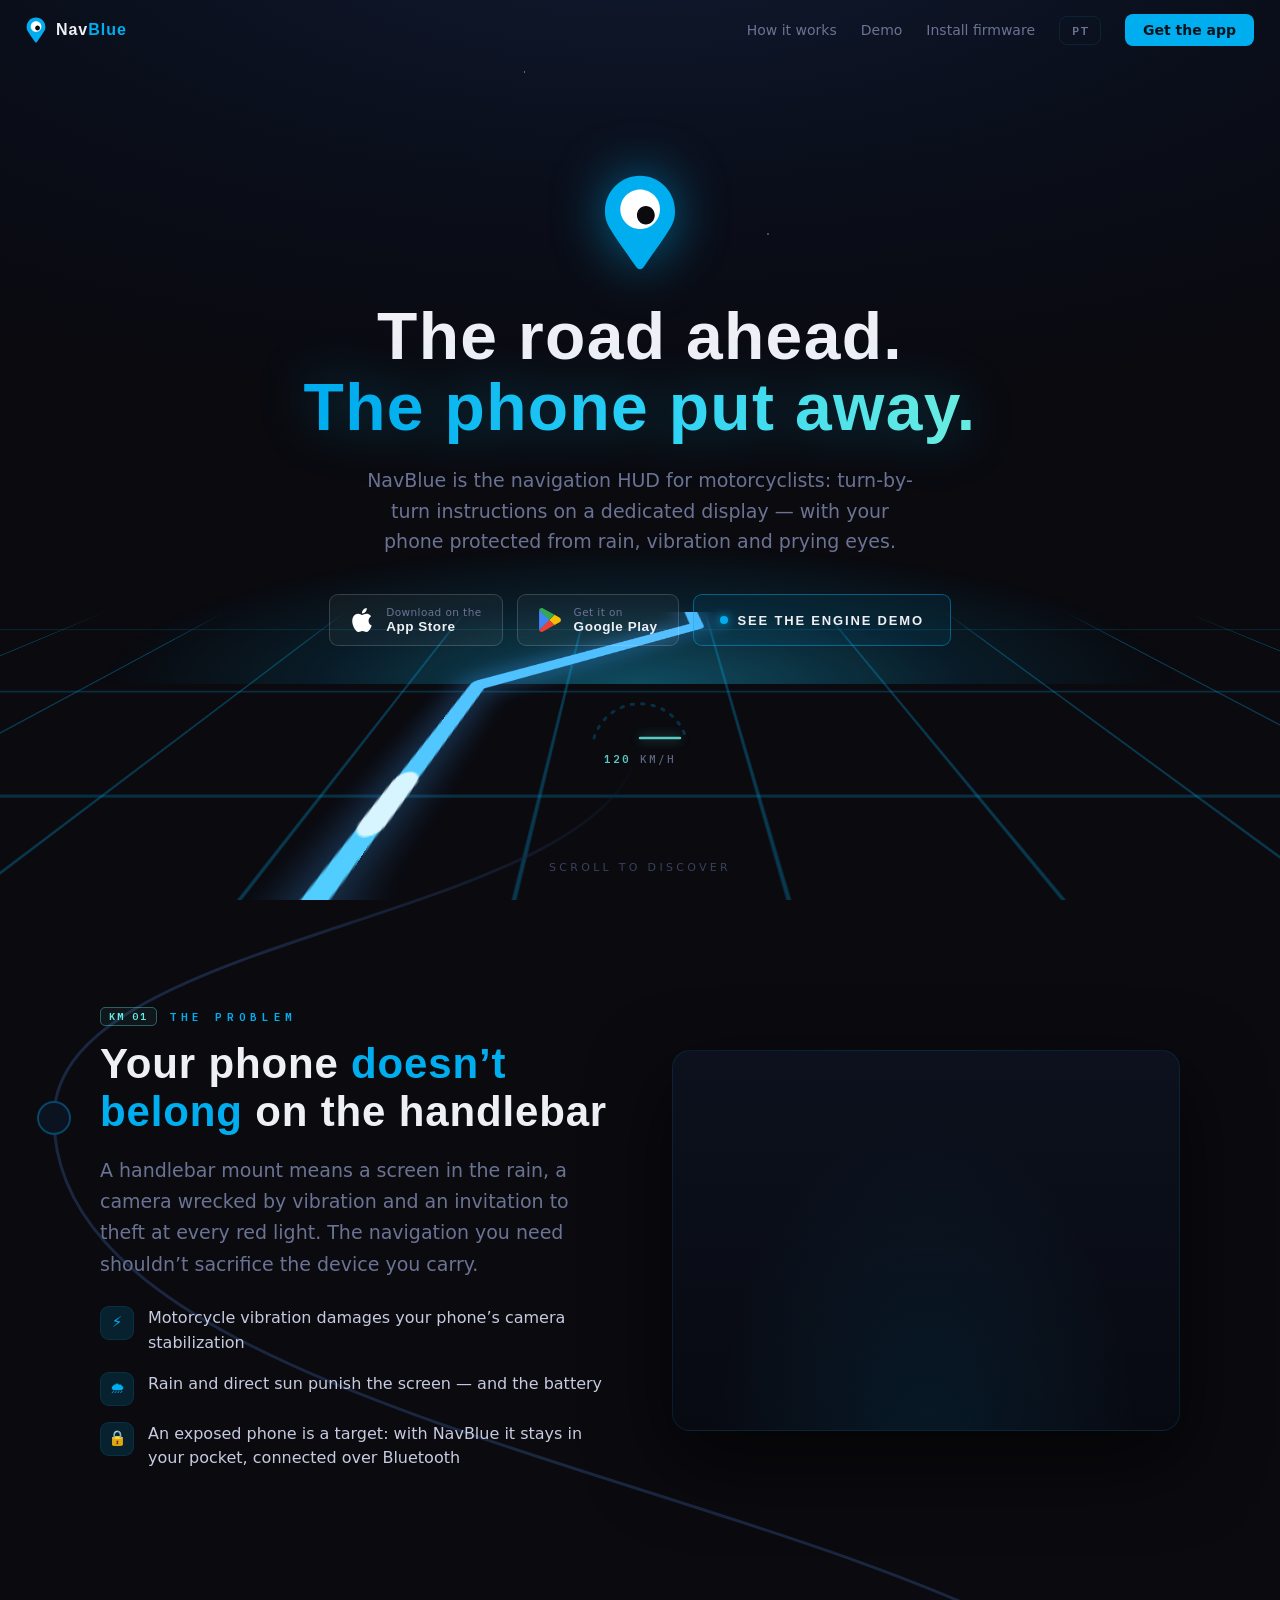
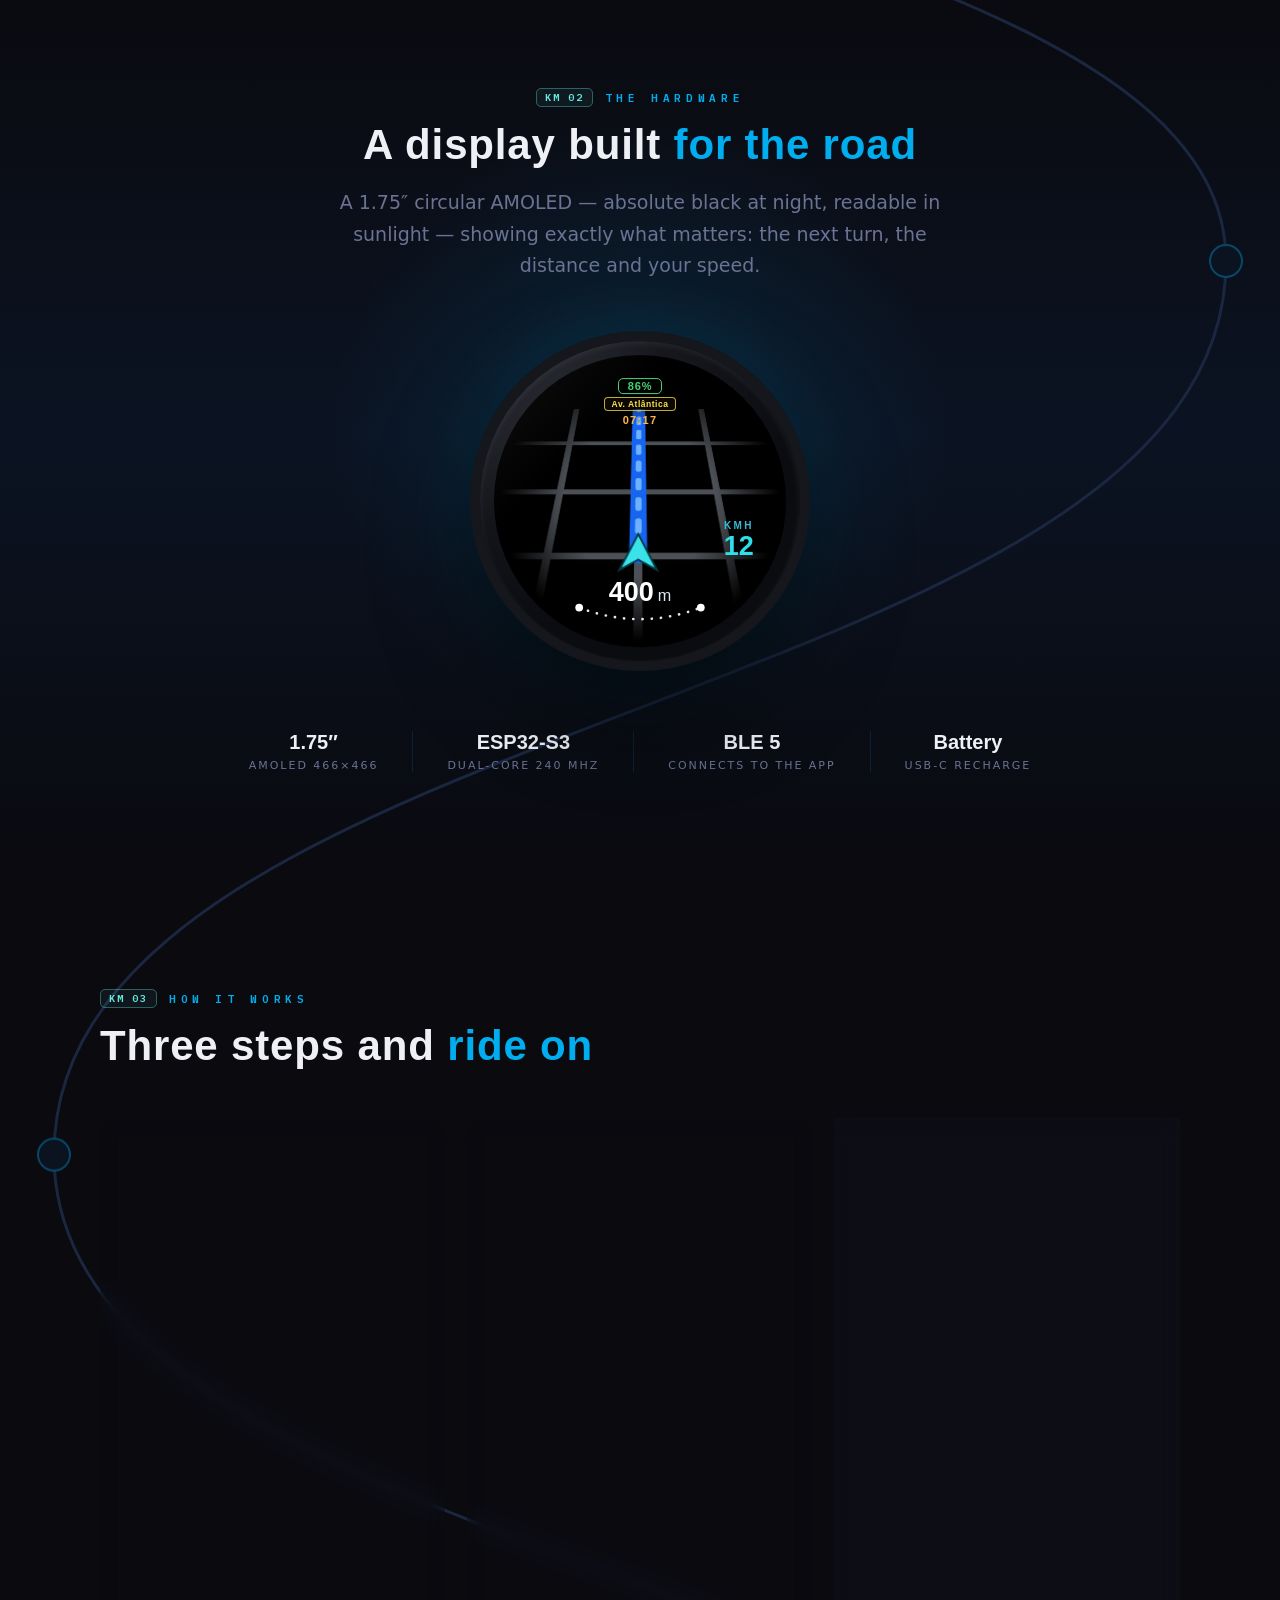
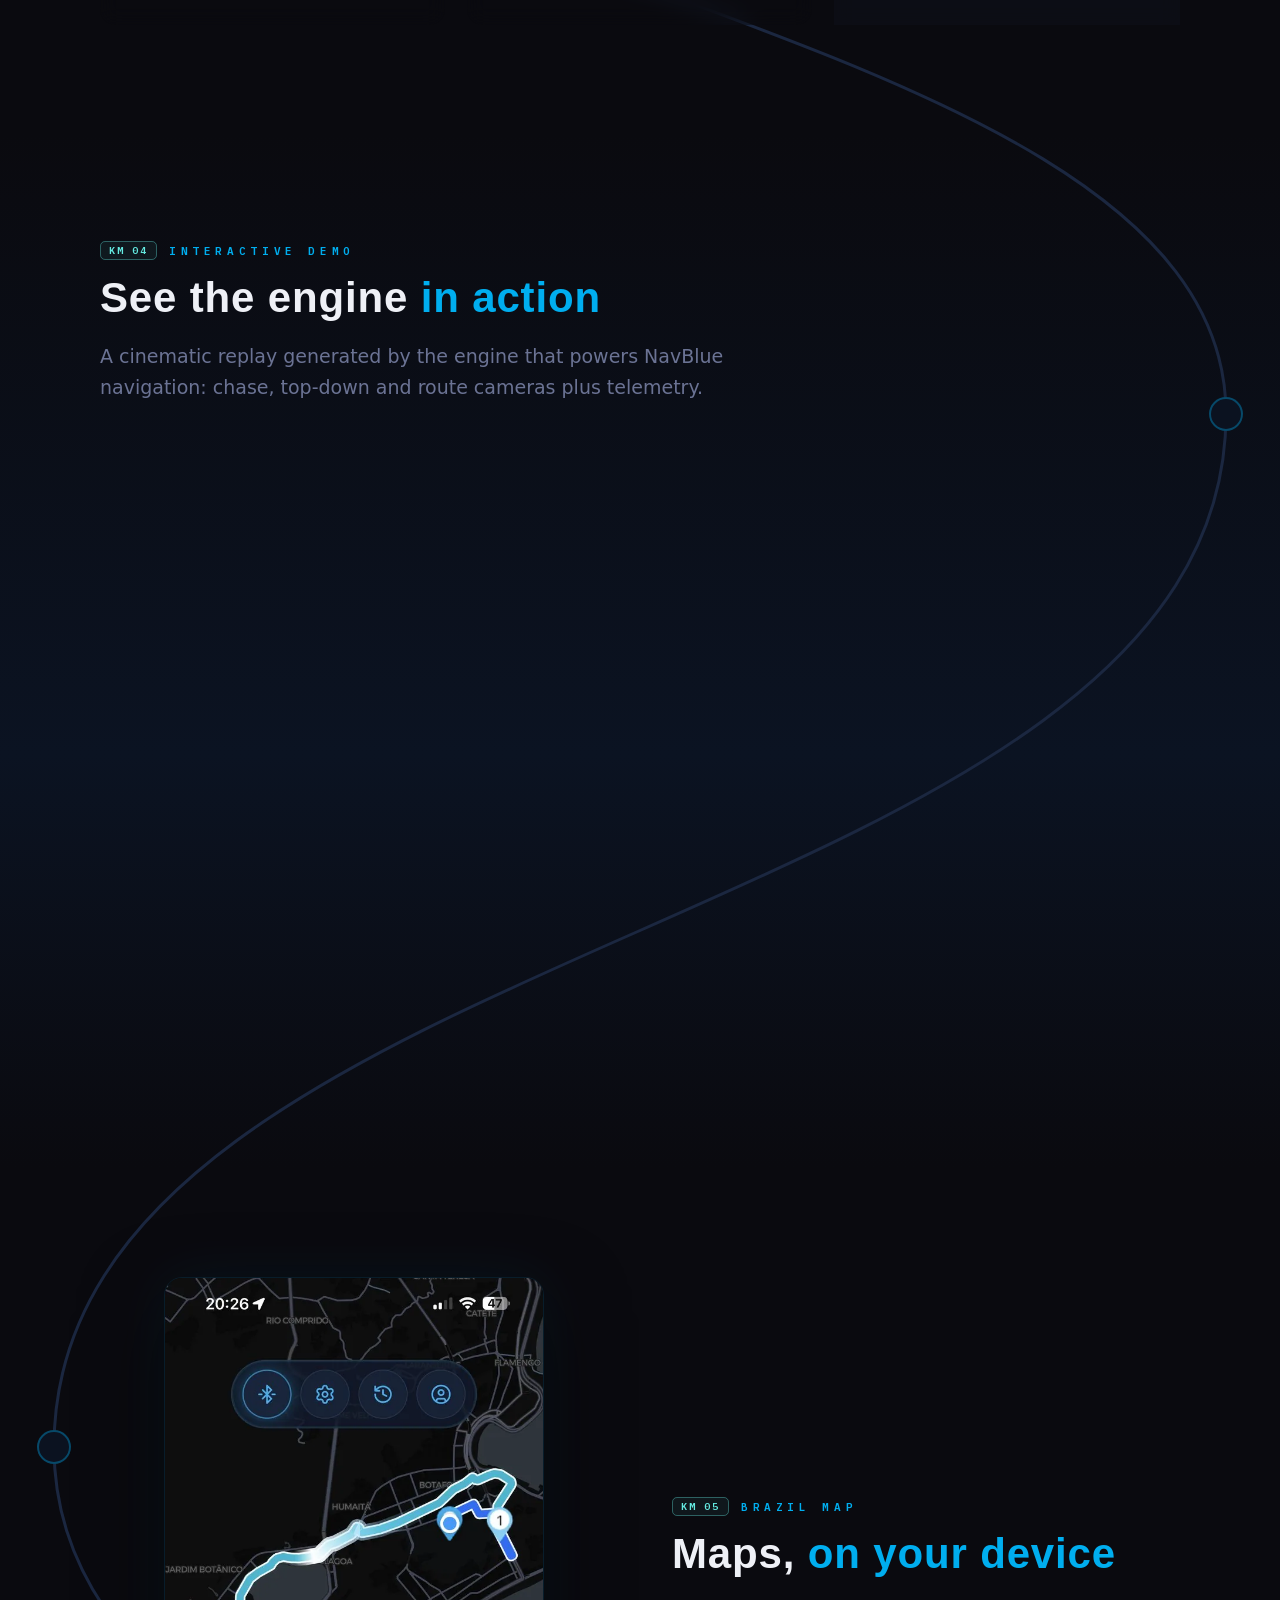
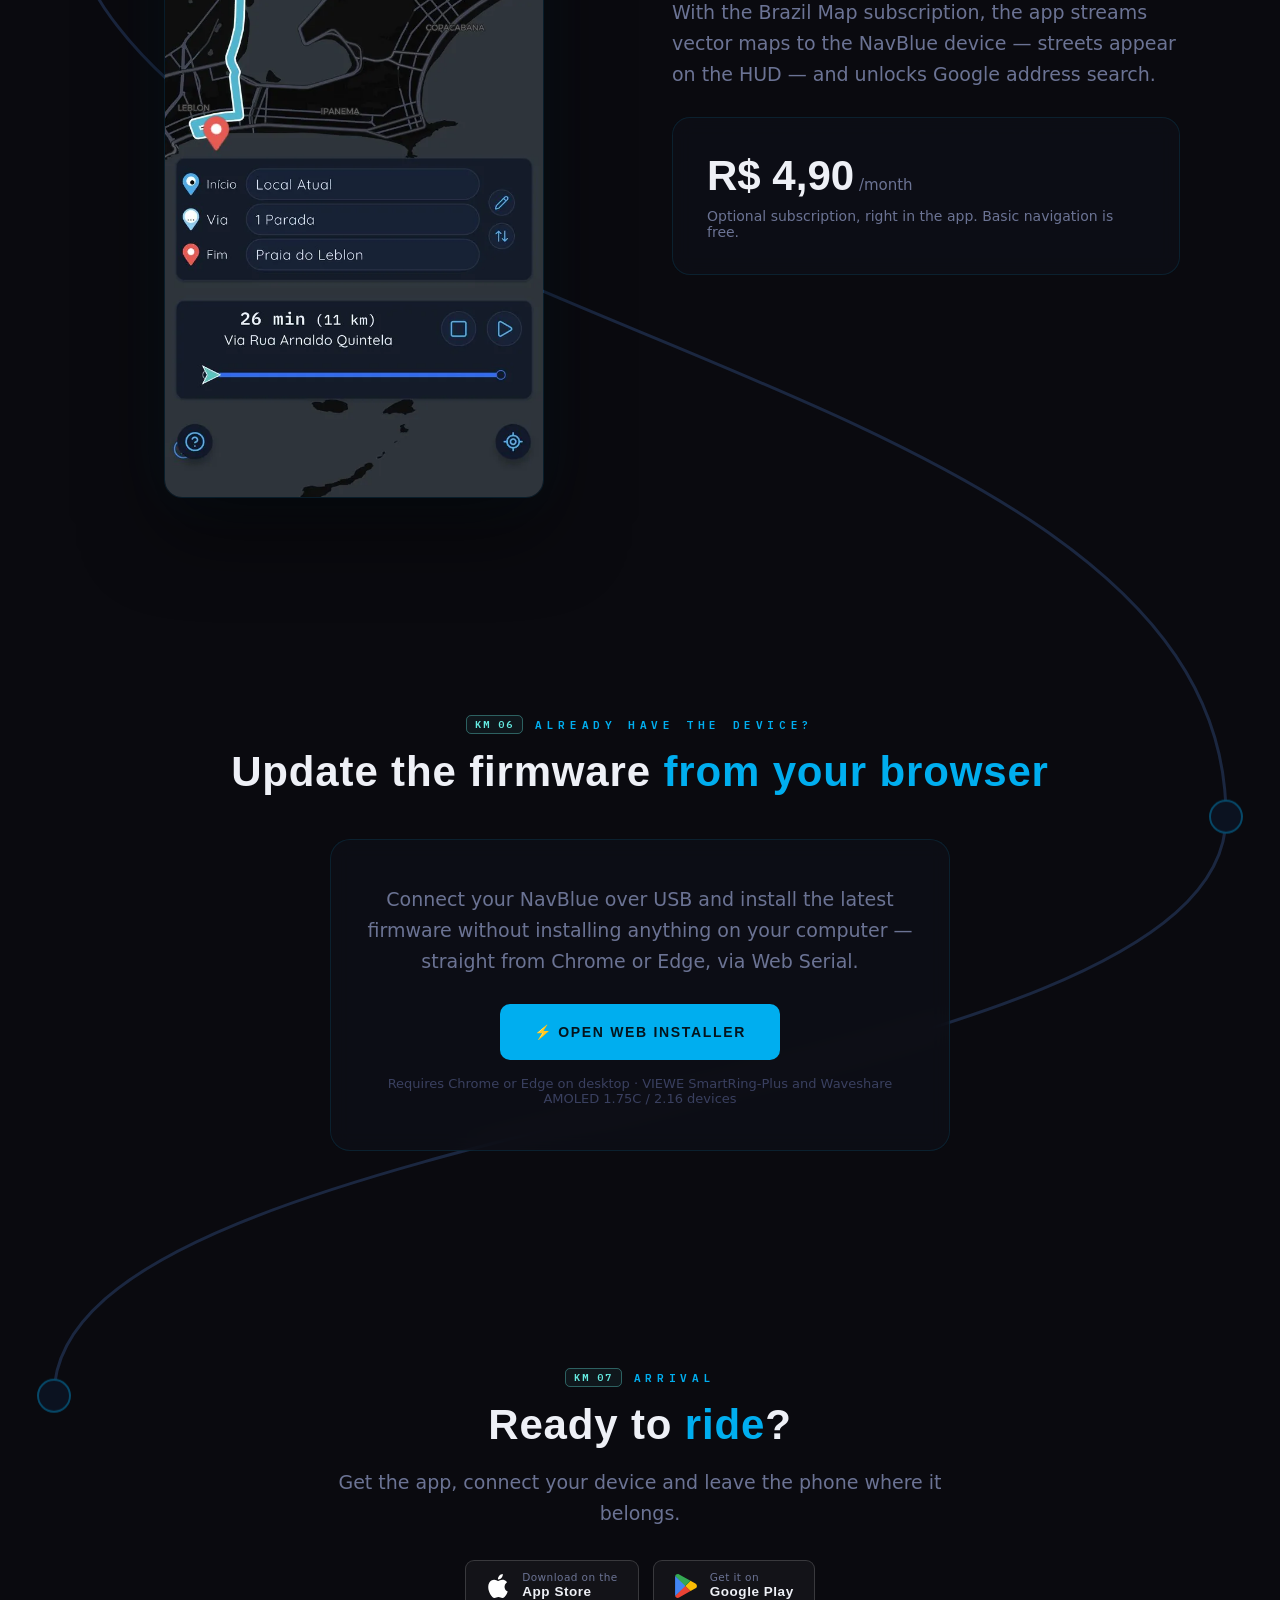
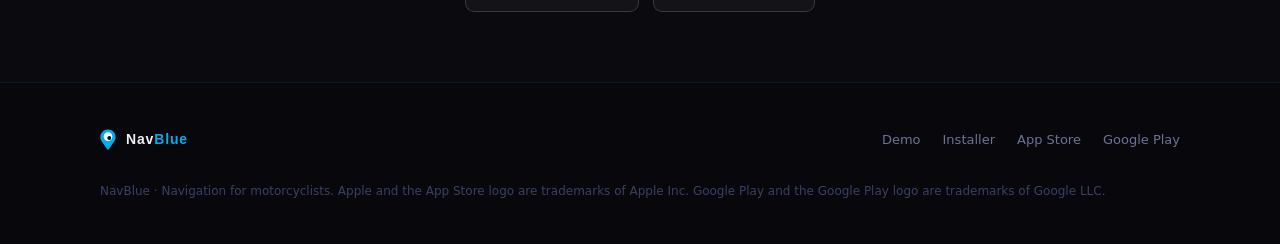
==== commit fd6d5f52: "fix(onda21): polegar fechado flexionado SOBRE a tela (referência verde) - polegar fechado redesenhad" ====
--- a/index.html
+++ b/index.html
@@ -274,10 +274,15 @@
             <rect x="140" y="89"  width="36" height="13" rx="6.5"/>
             <rect x="140" y="107" width="34" height="13" rx="6.5" transform="rotate(2 146 113.5)"/>
             <rect x="140" y="124" width="30" height="12" rx="6"   transform="rotate(5 146 130)"/>
-            <rect x="74"  y="126" width="44" height="14" rx="7"   transform="rotate(-32 80 133)"/>
             <path d="M60,77 C86,72 112,68 138,70 C150,71 156,76 157,84 L157,118 C156,126 150,131 138,132 C126,140 118,150 108,153 C98,156 89,149 85,137 C77,132 68,128 60,125 Z" fill="#1c2434"/>
           </g>
           <g class="ph-g"><use href="#nb-phone" x="100" y="34" width="60" height="112"/></g>
+          <!-- polegar fechado: flexionado SOBRE a tela (conforme referência), base no lóbulo -->
+          <g class="thumb-front">
+            <path d="M103,152 L103,116 C103,108 107,103 114,100 L130,94 C136,92 141,96 142,102 C143,107 139,111 134,112 L120,117 C118,118 117,120 117,124 L117,152 Z"
+              fill="#1c2434" stroke="rgba(140,190,255,.28)" stroke-width="2" stroke-linejoin="round"/>
+            <ellipse cx="110" cy="150" rx="13" ry="6" fill="#1c2434"/>
+          </g>
         </svg>
         <div class="cap" data-i18n-html="problem.cap3">Exposto, <b>vira alvo</b></div>
       </div>
--- a/css/landing.css
+++ b/css/landing.css
@@ -149,12 +149,12 @@
 /* s3 — furto: UMA mão (braço/palma persistentes, largura constante);
    entra aberta, no bote só os DEDOS trocam (abertos→curl), sai rígida
    com o celular na pegada */
-.s3 .hand-arm,.s3 .f-open,.s3 .f-closed{
+.s3 .hand-arm,.s3 .f-open,.s3 .f-closed,.s3 .thumb-front{
   transform:translateX(-352px);
   filter:drop-shadow(0 7px 14px rgba(0,0,0,.55))}
 .s3 .hand-arm{animation:handMove 13.5s infinite}
 .s3 .f-open{animation:handMove 13.5s infinite,fOpen 13.5s infinite}
-.s3 .f-closed{opacity:0;animation:handMove 13.5s infinite,fClosed 13.5s infinite}
+.s3 .f-closed,.s3 .thumb-front{opacity:0;animation:handMove 13.5s infinite,fClosed 13.5s infinite}
 @keyframes handMove{
   0%,70%{transform:translateX(-352px)}
   77%{transform:translateX(0)}
@@ -362,7 +362,7 @@
   .road-lights{display:none}
   .speedo{display:none}
   .play-btn{animation:none}
-  .scene,.s1 .ph-g,.s3 .ph-g,.s3 .hand-arm,.s3 .f-open,.s3 .f-closed,.s2 .rain,.s2 .warn{animation:none}
+  .scene,.s1 .ph-g,.s3 .ph-g,.s3 .hand-arm,.s3 .f-open,.s3 .f-closed,.s3 .thumb-front,.s2 .rain,.s2 .warn{animation:none}
   .scene{opacity:0}
   .scene.s1{opacity:1}
 }
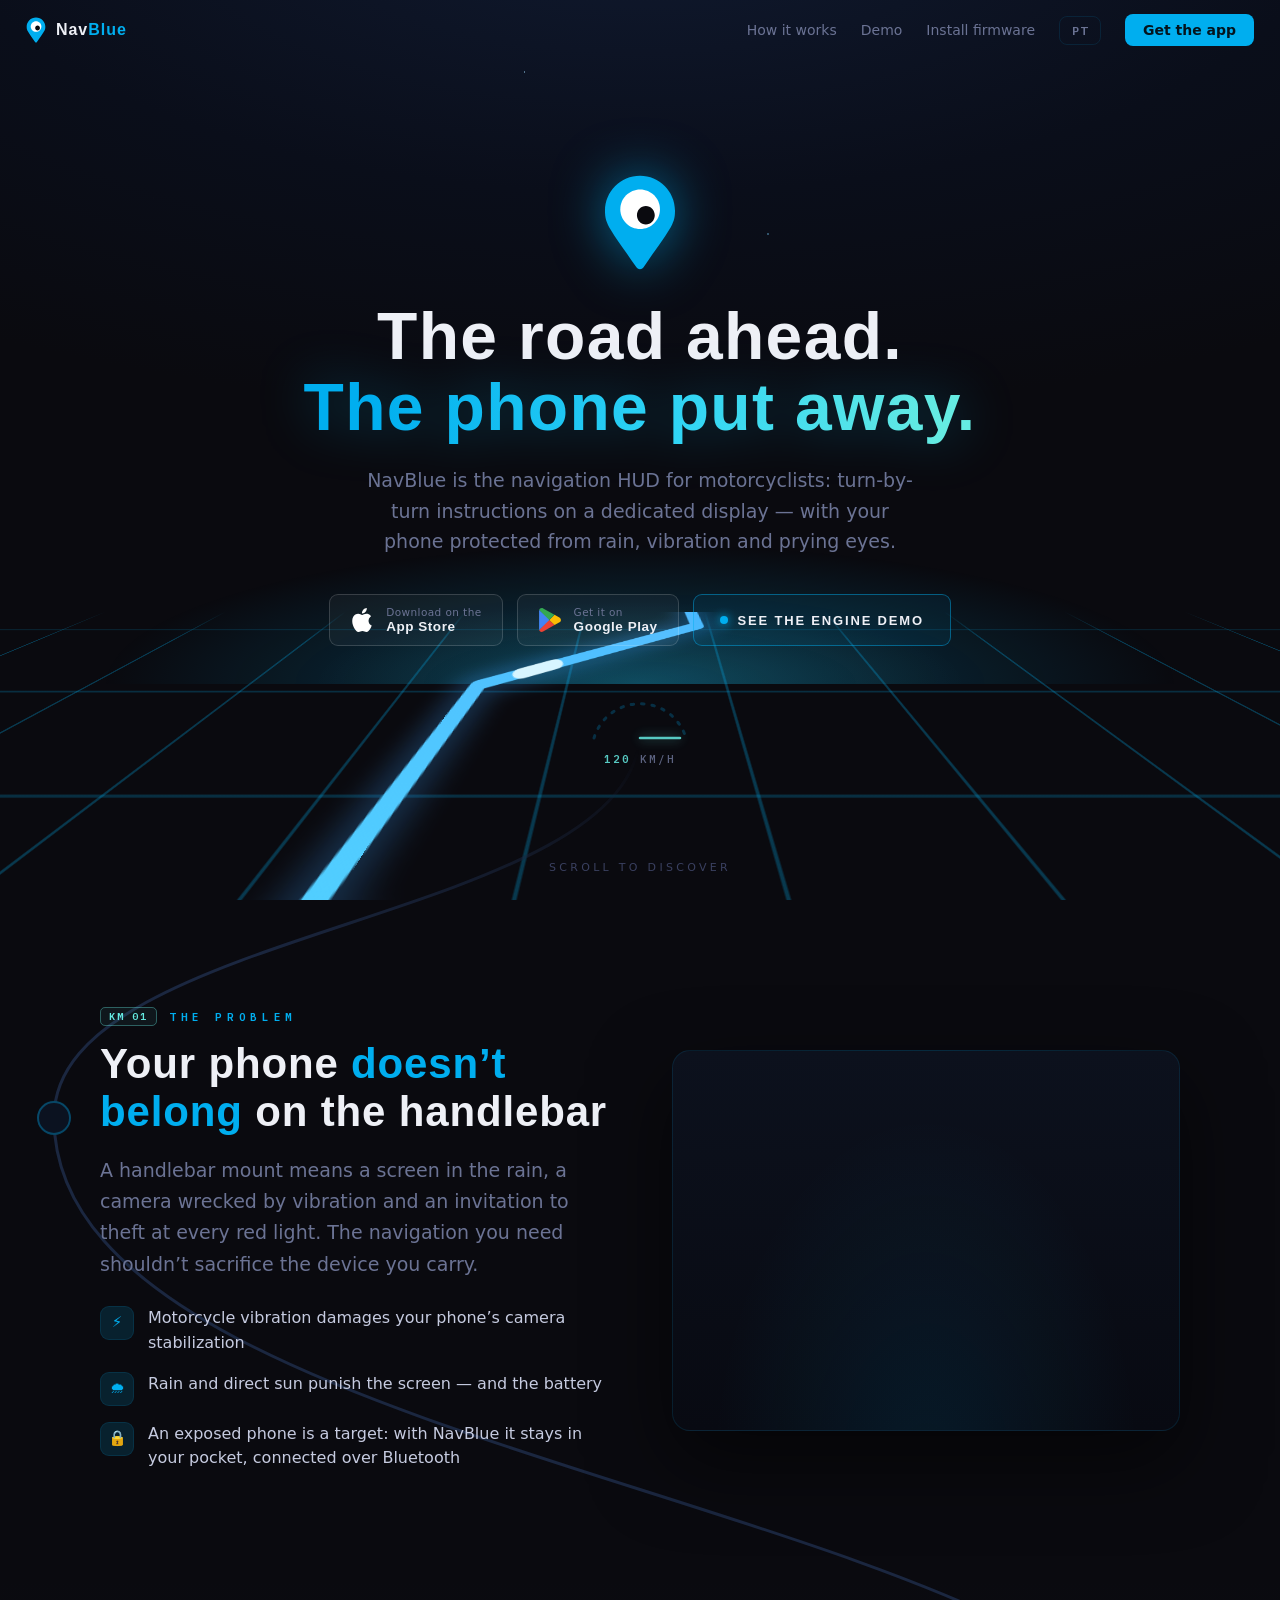
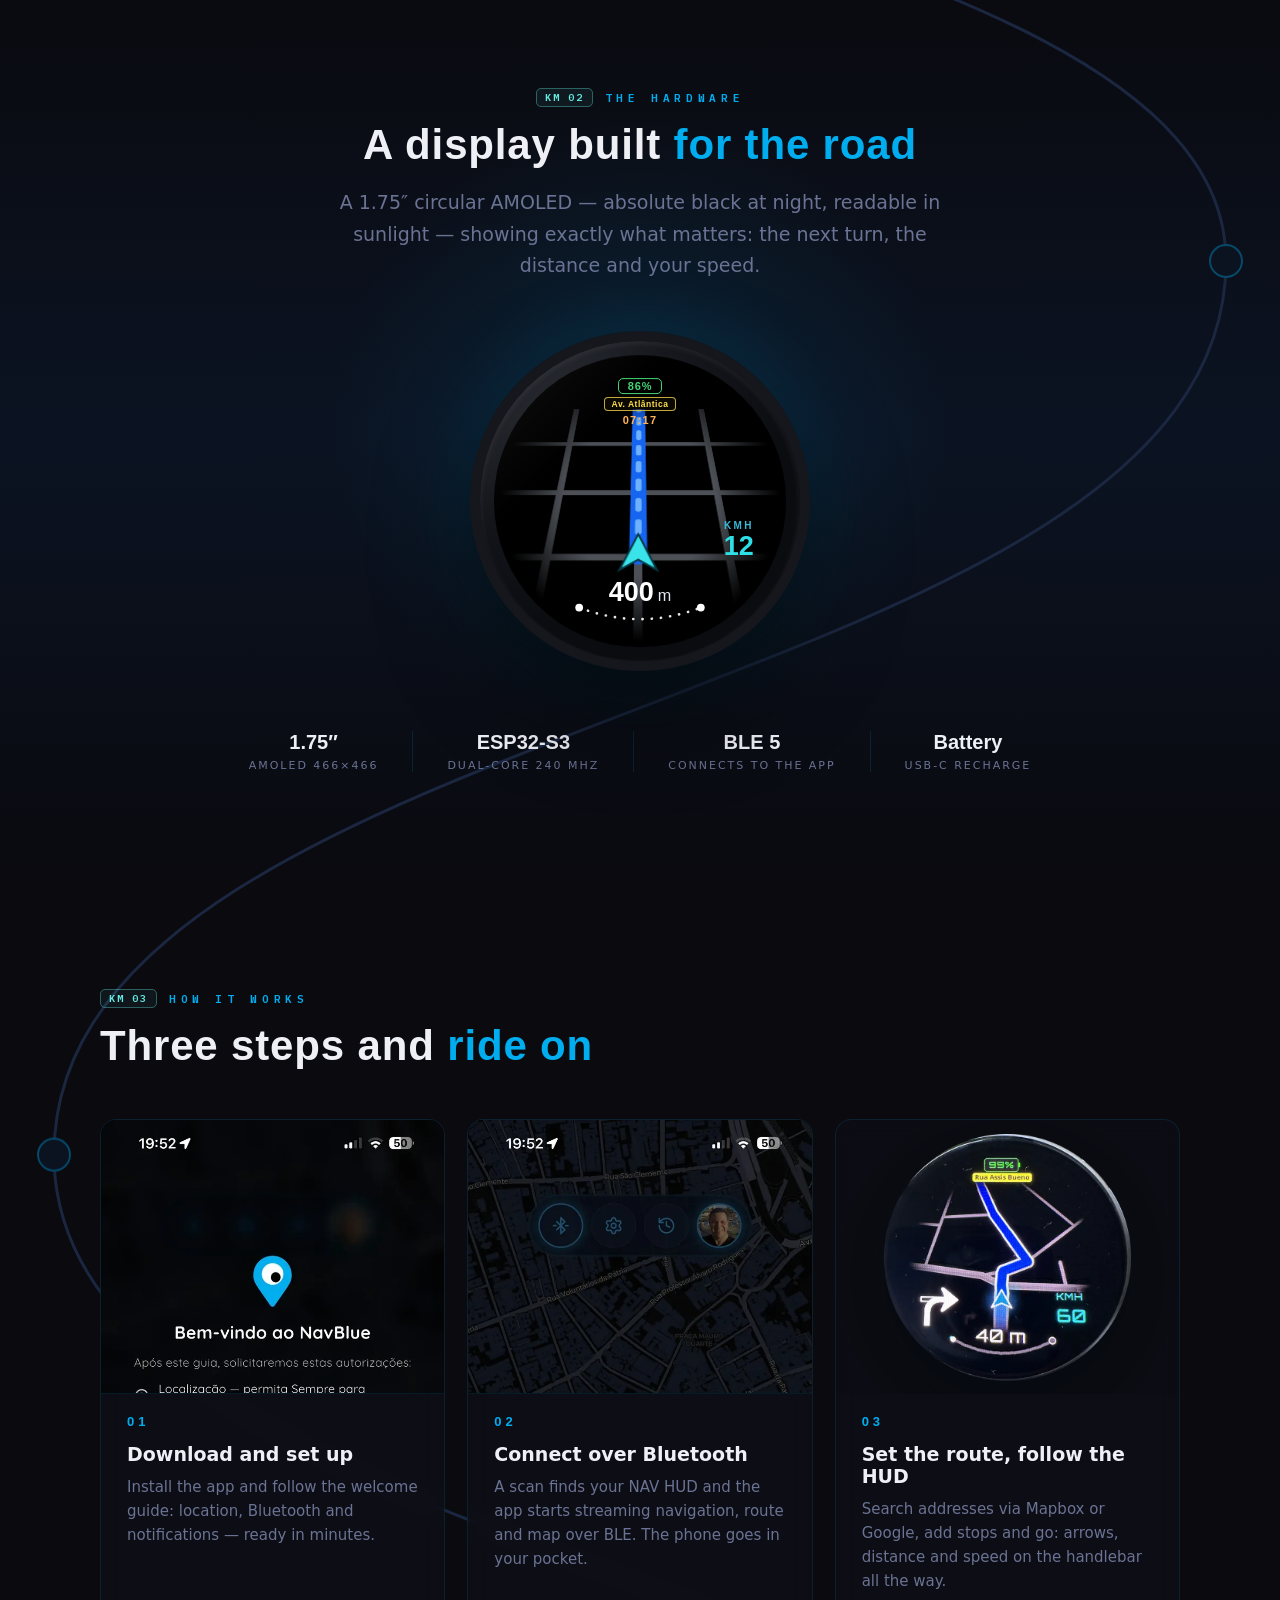
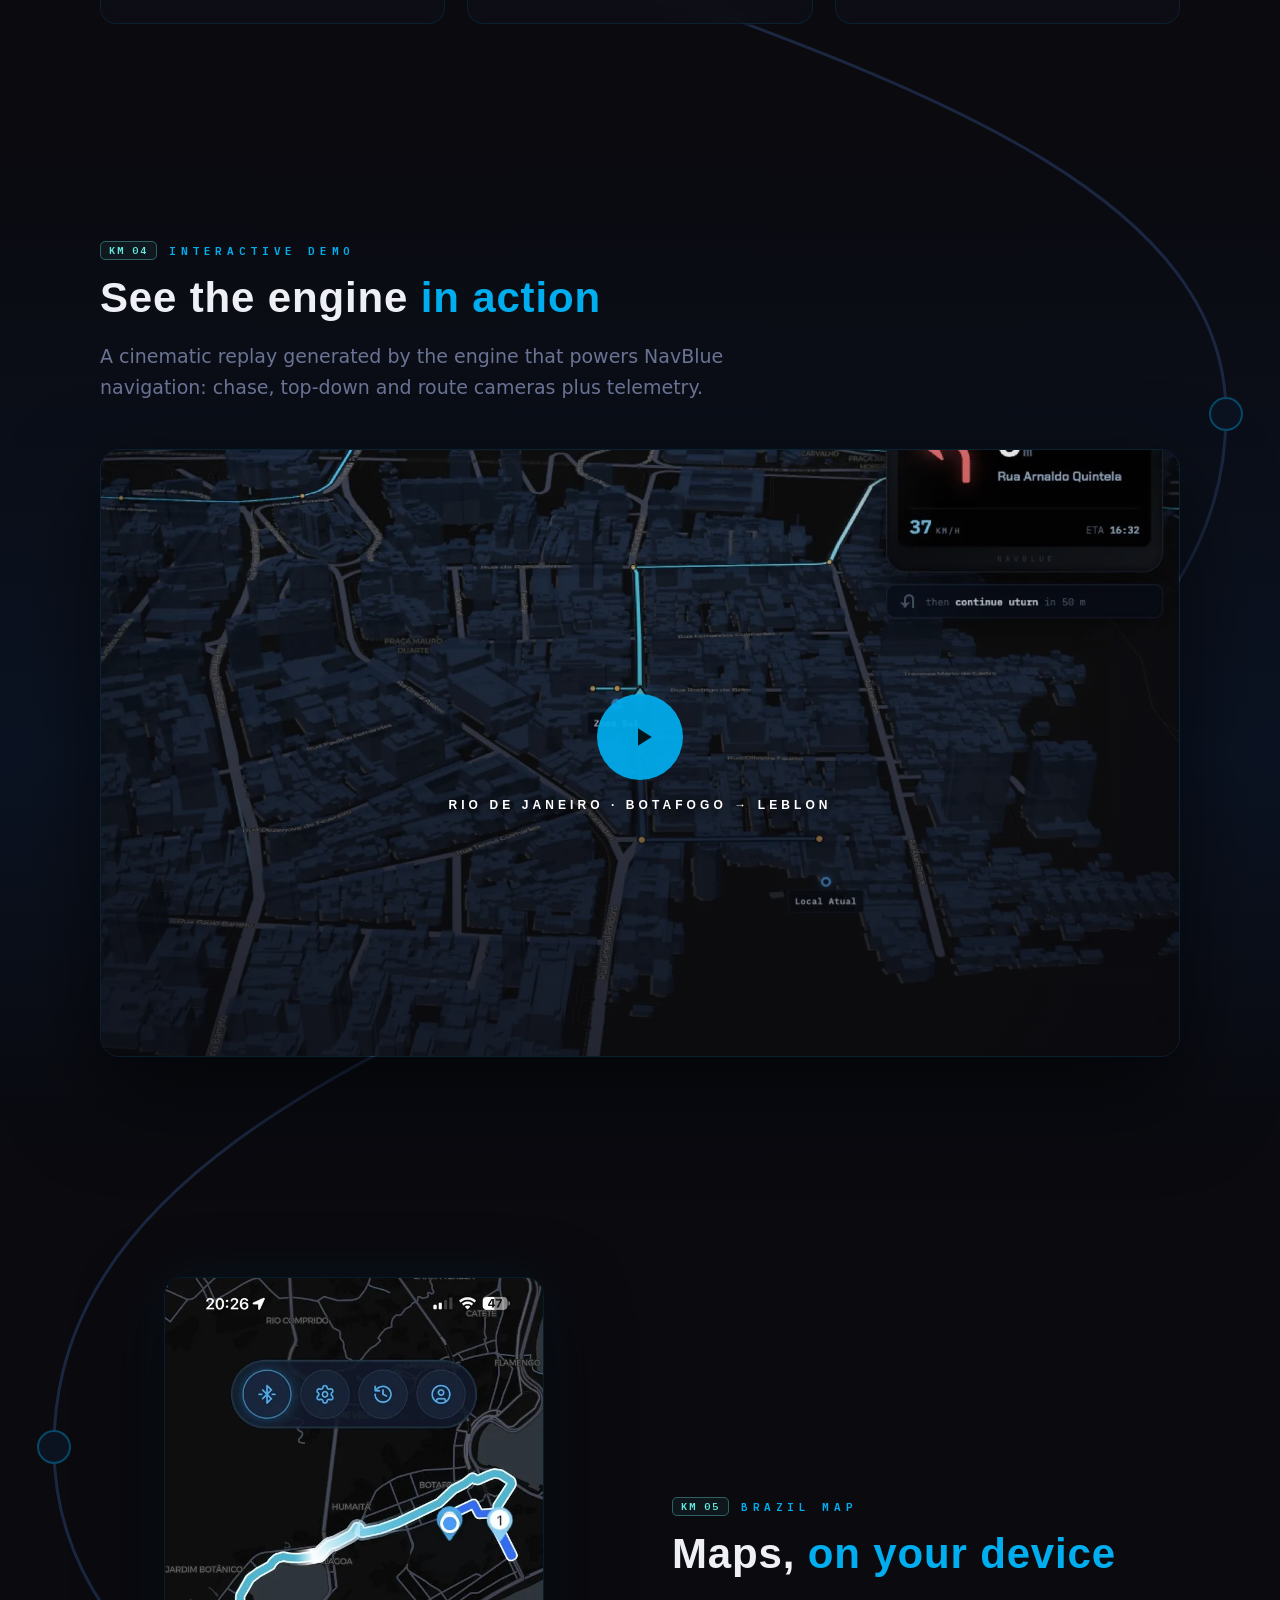
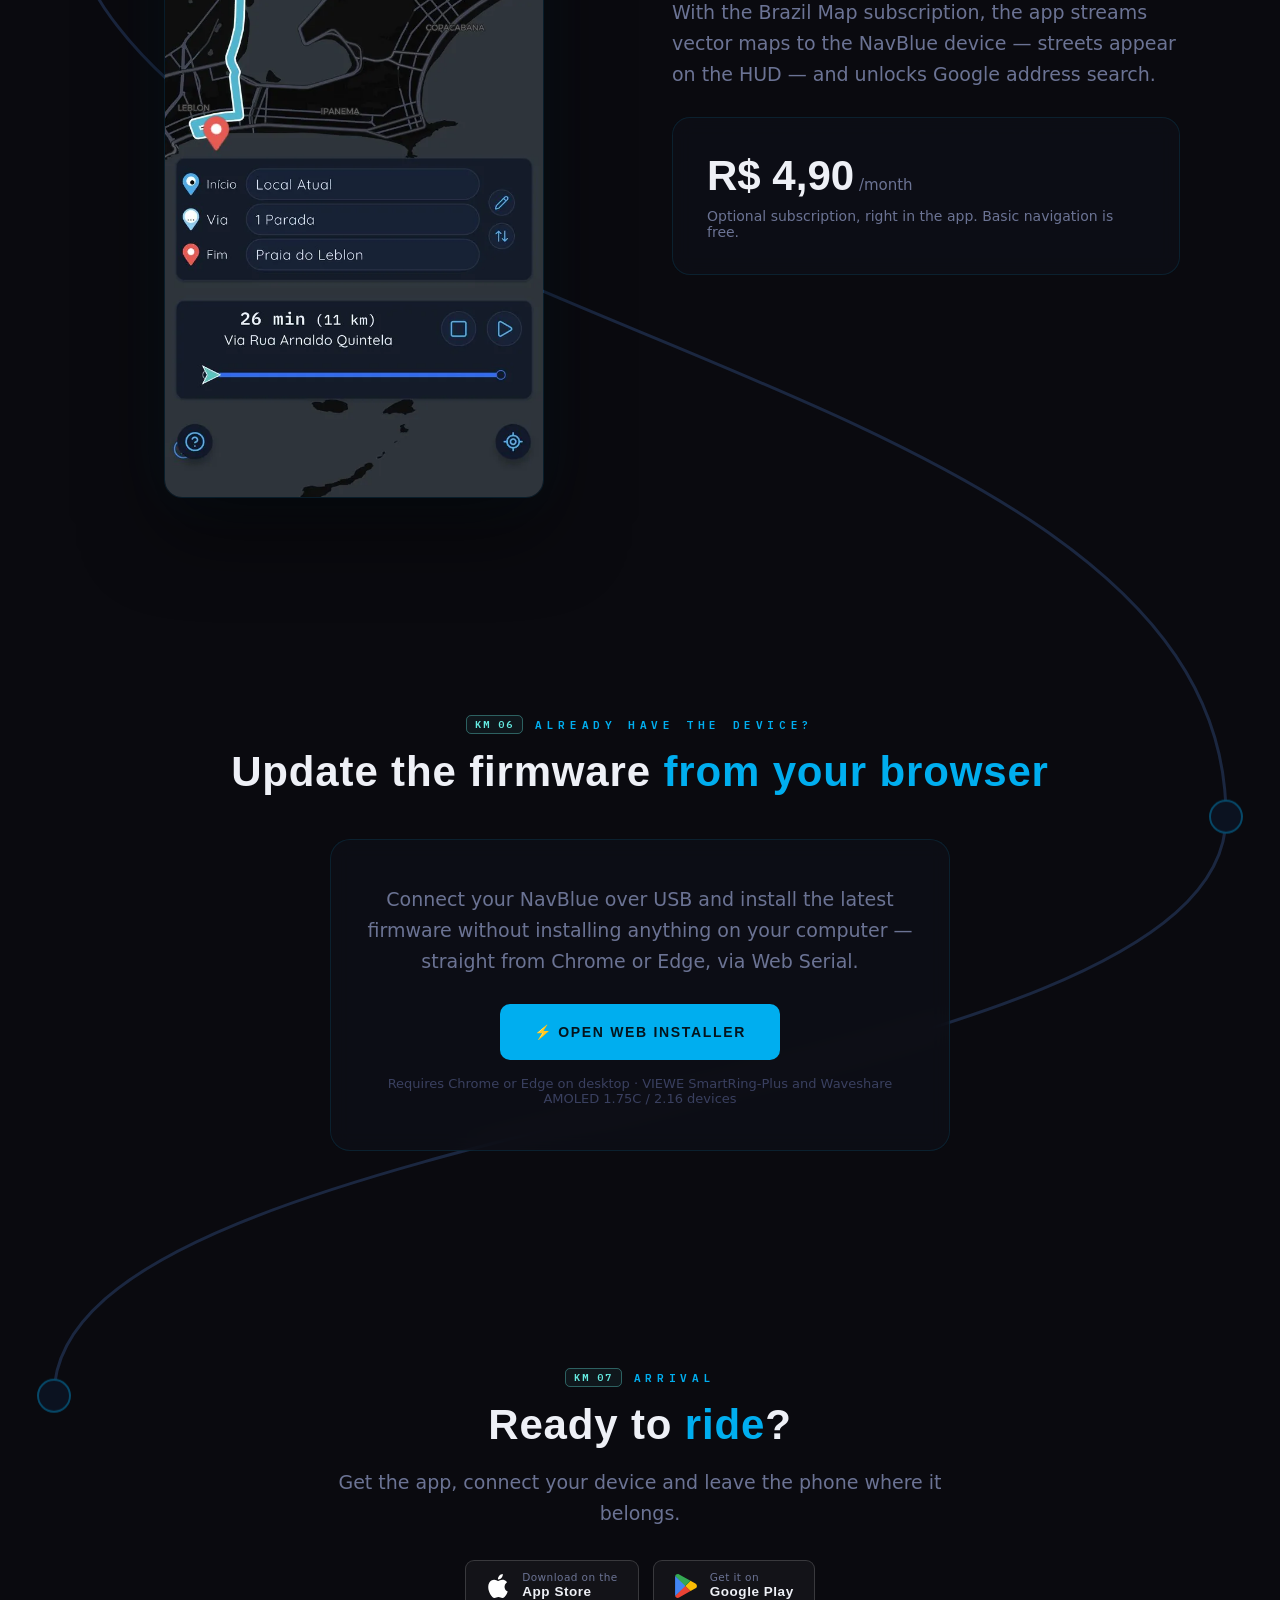
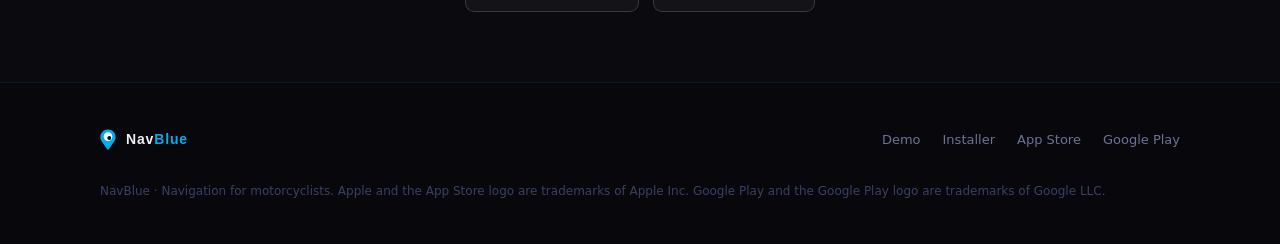
==== commit e346dc74: "fix(onda22): polegar fechado mais curto/baixo; junção do aberto sem linha - polegar fechado: dobra d" ====
--- a/index.html
+++ b/index.html
@@ -267,6 +267,7 @@
             <rect x="140" y="124" width="48" height="12" rx="6"   transform="rotate(9 146 130)"/>
             <rect x="98" y="144" width="52" height="14" rx="7"   transform="rotate(35 102 150)"/>
             <path d="M60,77 C86,72 112,68 138,70 C150,71 156,76 157,84 L157,118 C156,126 150,131 138,132 C126,140 118,150 108,153 C98,156 89,149 85,137 C77,132 68,128 60,125 Z" fill="#1c2434"/>
+            <rect x="98" y="144" width="52" height="14" rx="7" transform="rotate(35 102 150)" fill="#1c2434"/>
           </g>
           <!-- dedos FECHADOS: os MESMOS 4 dedos encurtados (curl) nas mesmas alturas -->
           <g class="f-closed" fill="#1c2434" stroke="rgba(140,190,255,.28)" stroke-width="2">
@@ -279,7 +280,7 @@
           <g class="ph-g"><use href="#nb-phone" x="100" y="34" width="60" height="112"/></g>
           <!-- polegar fechado: flexionado SOBRE a tela (conforme referência), base no lóbulo -->
           <g class="thumb-front">
-            <path d="M103,152 L103,116 C103,108 107,103 114,100 L130,94 C136,92 141,96 142,102 C143,107 139,111 134,112 L120,117 C118,118 117,120 117,124 L117,152 Z"
+            <path d="M104,152 L104,130 C104,122 108,117 114,114 L127,109 C133,107 138,111 139,117 C140,122 136,126 131,127 L119,131 C117,132 116,134 116,138 L116,152 Z"
               fill="#1c2434" stroke="rgba(140,190,255,.28)" stroke-width="2" stroke-linejoin="round"/>
             <ellipse cx="110" cy="150" rx="13" ry="6" fill="#1c2434"/>
           </g>
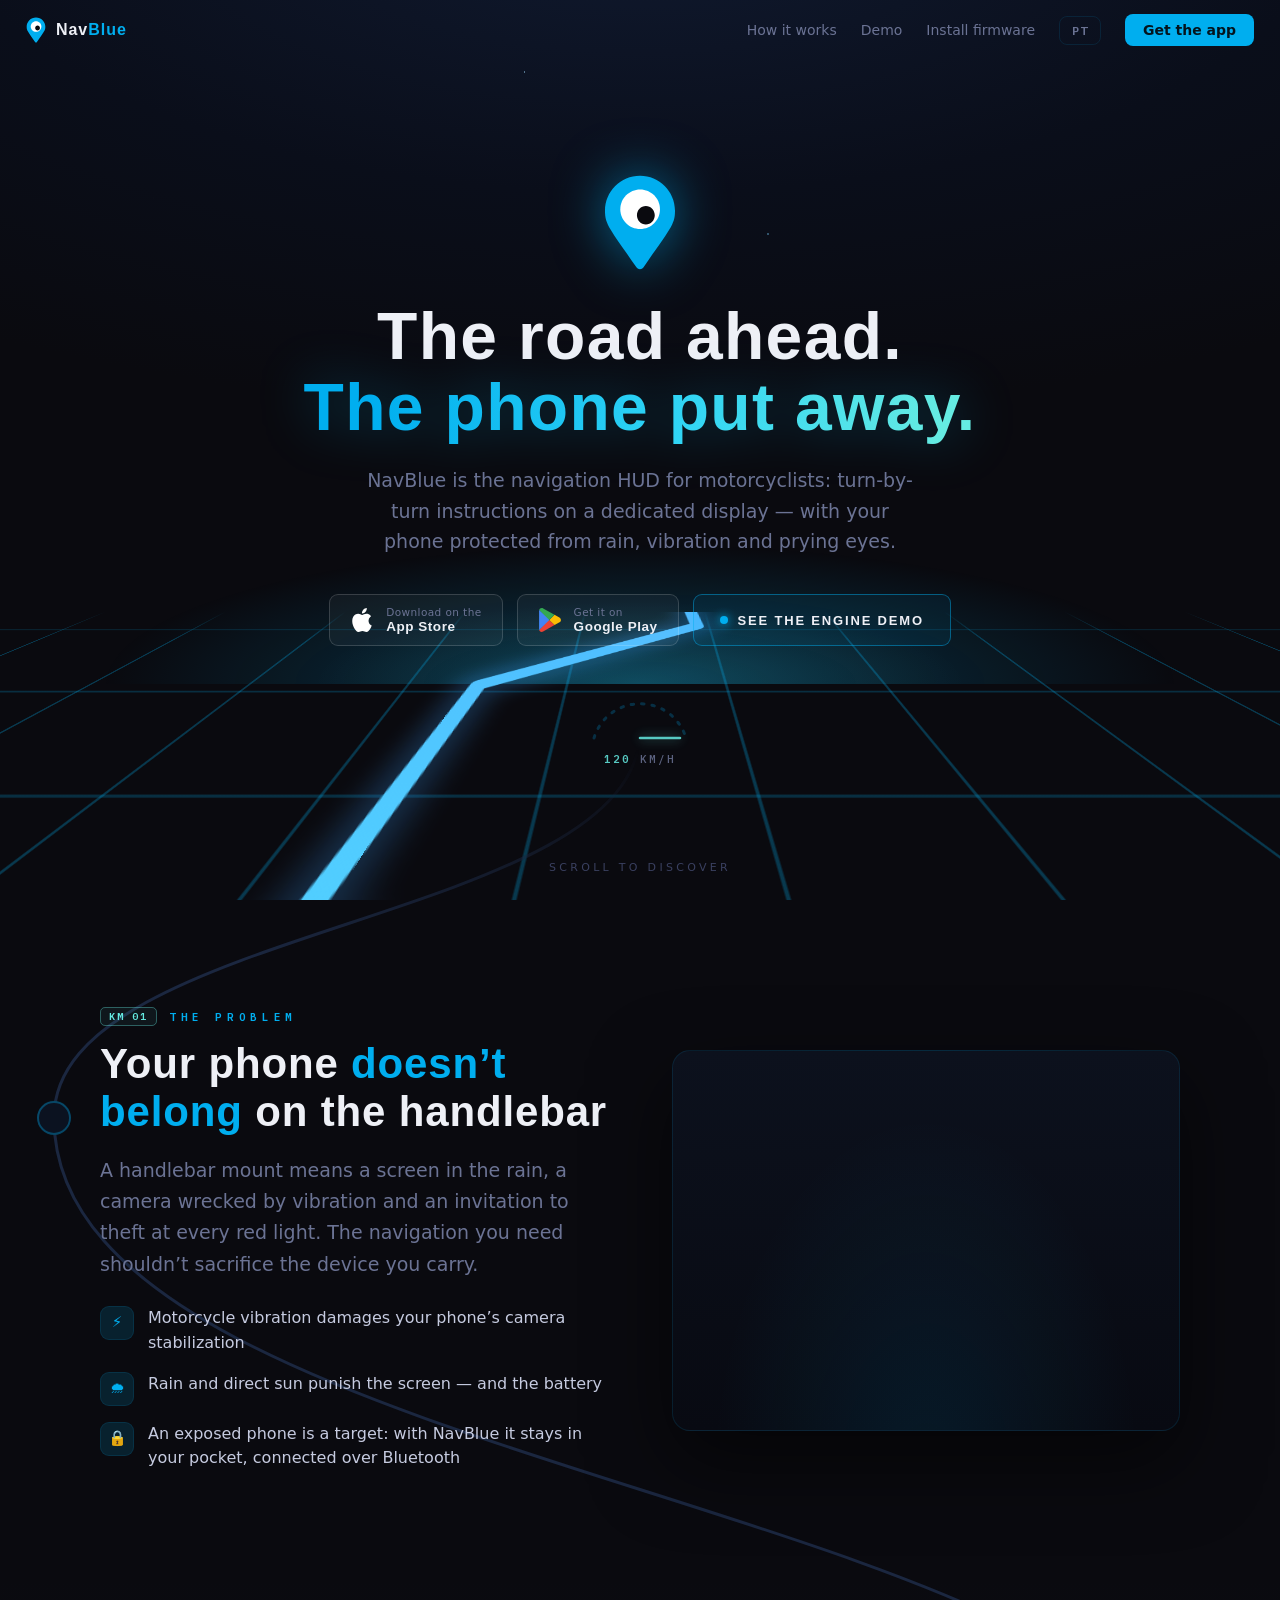
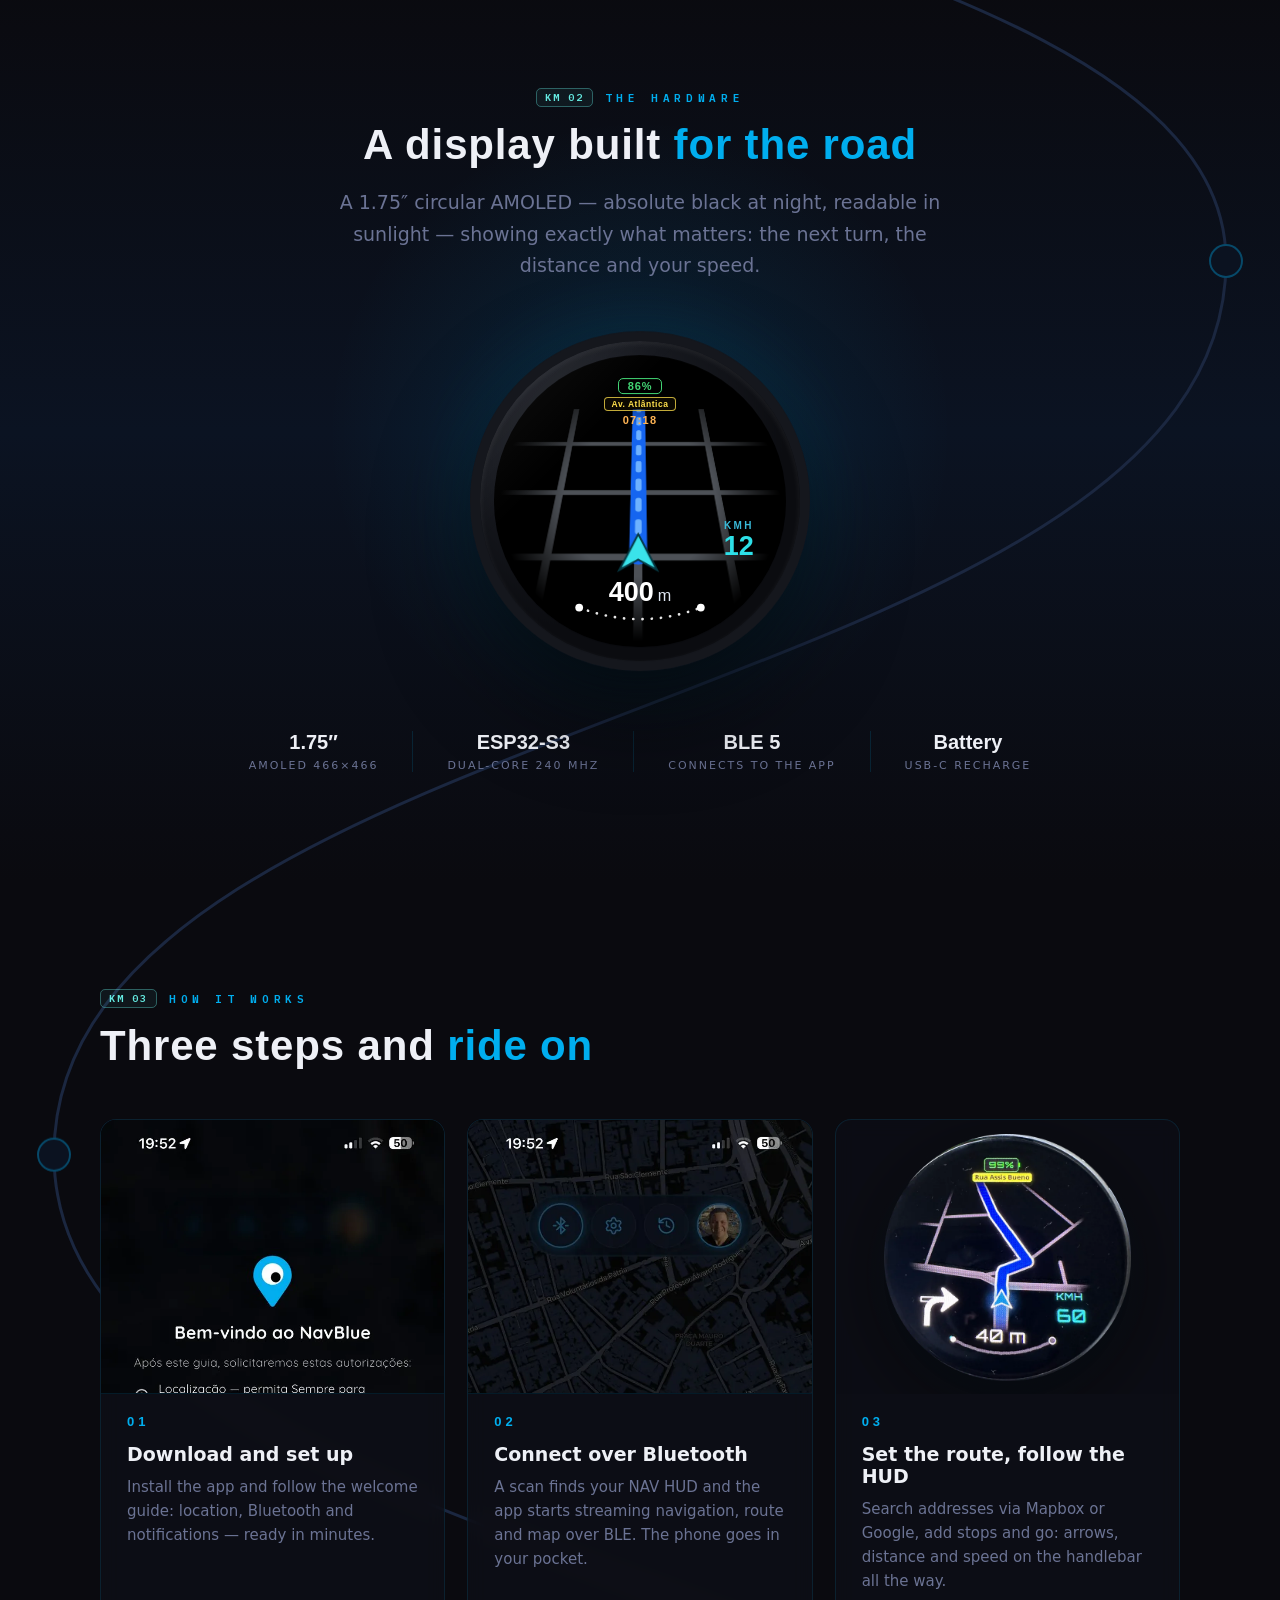
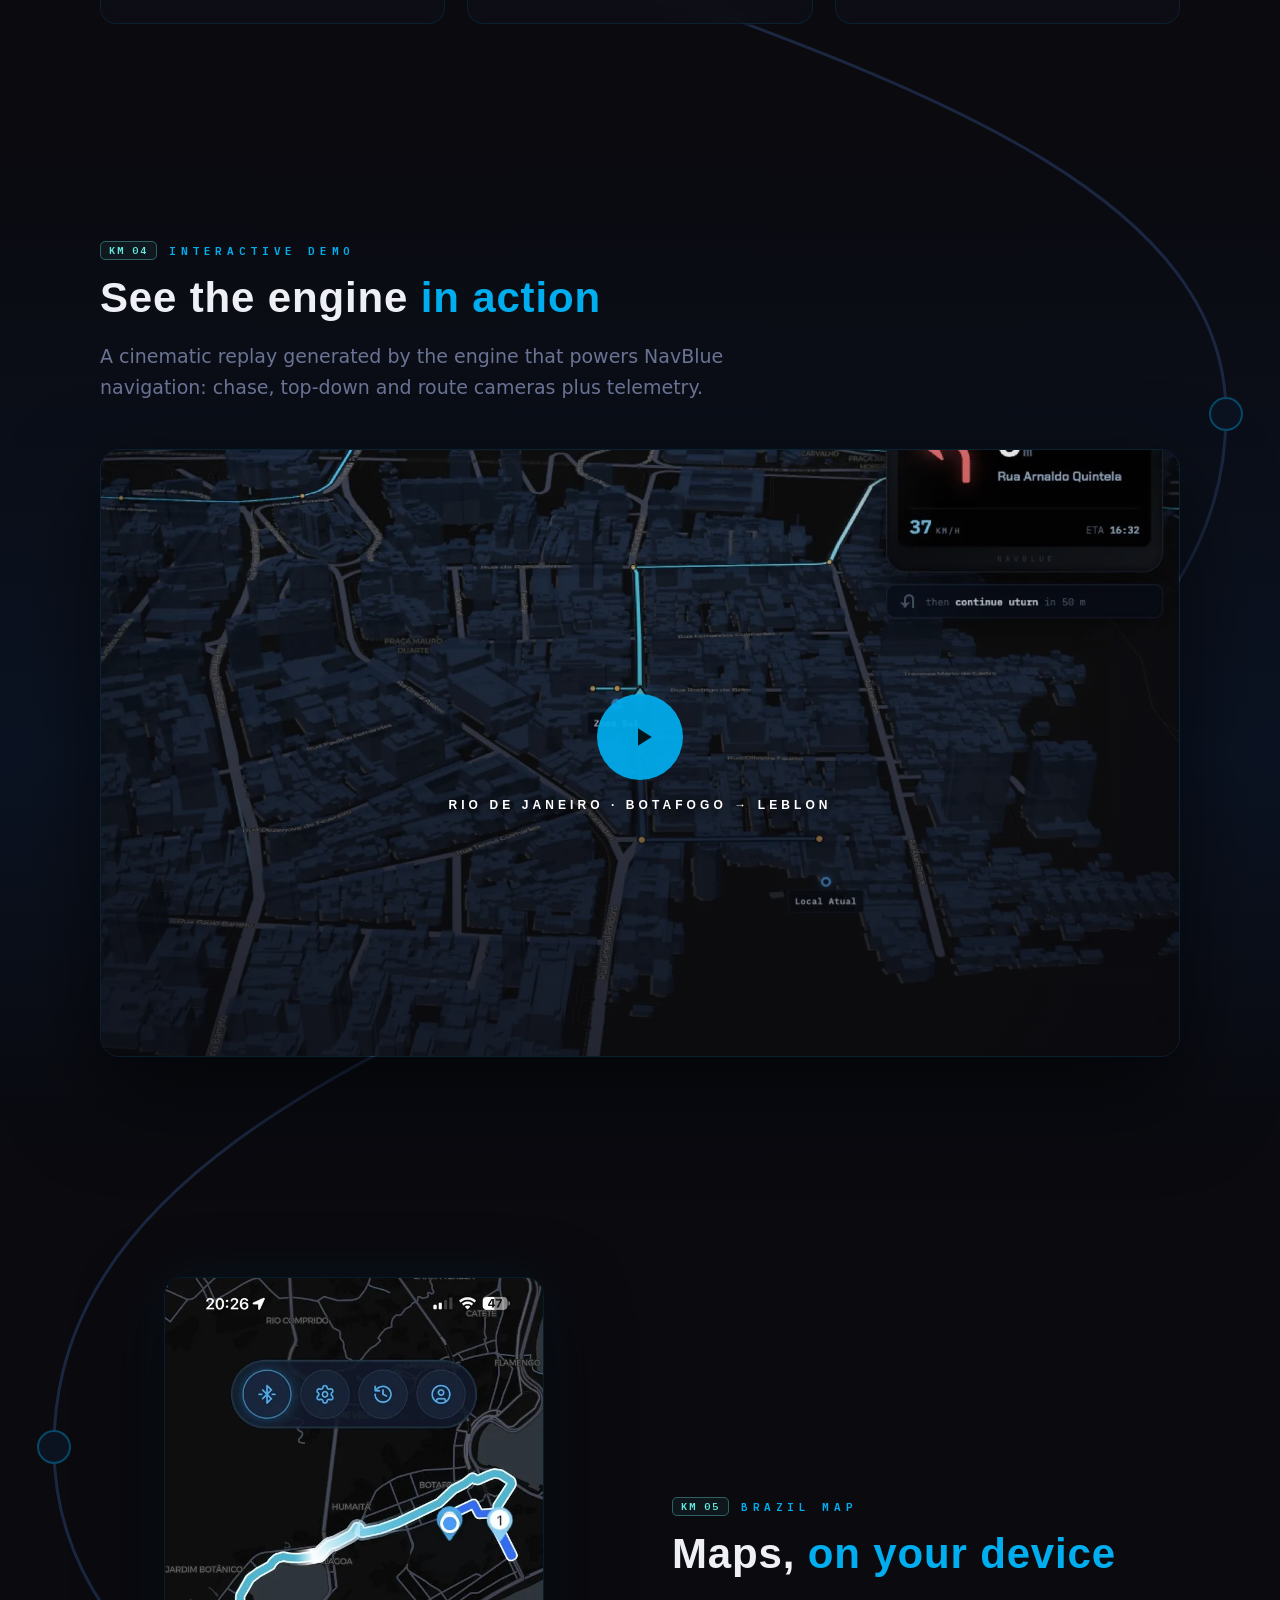
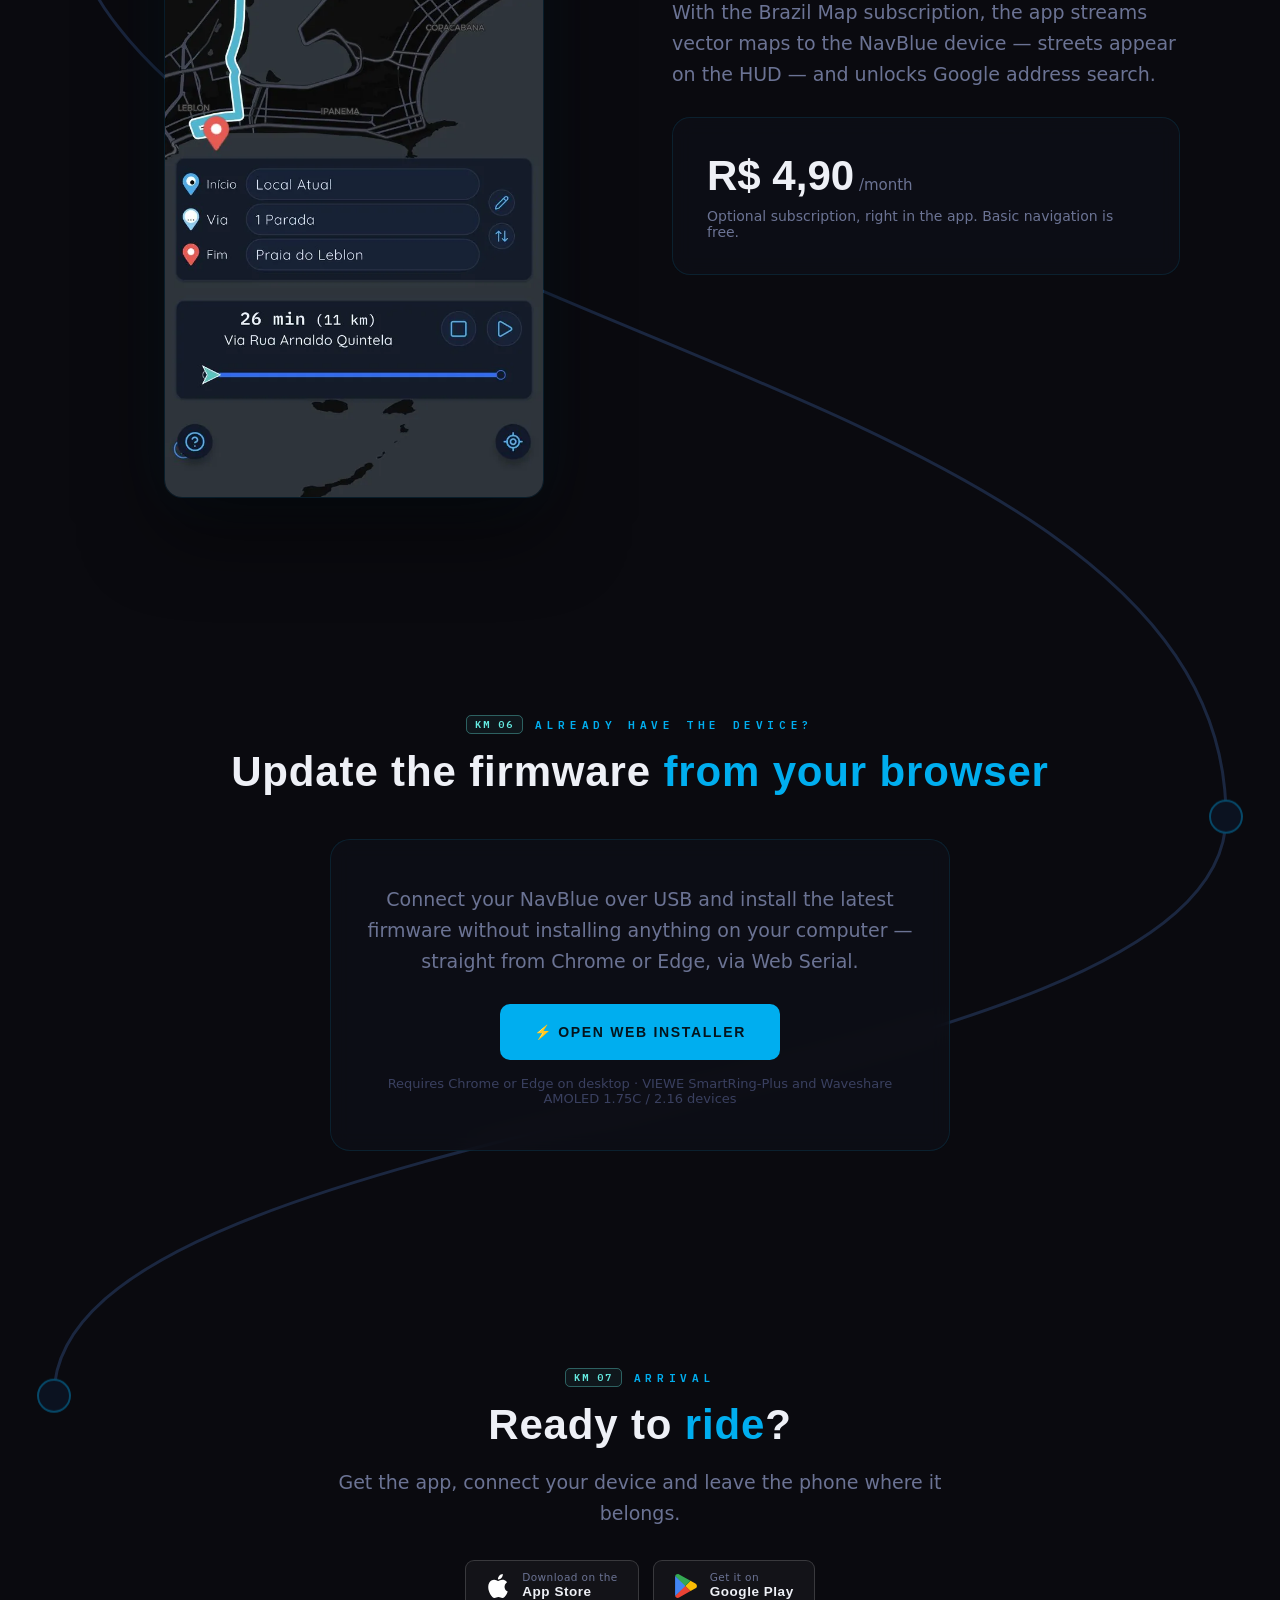
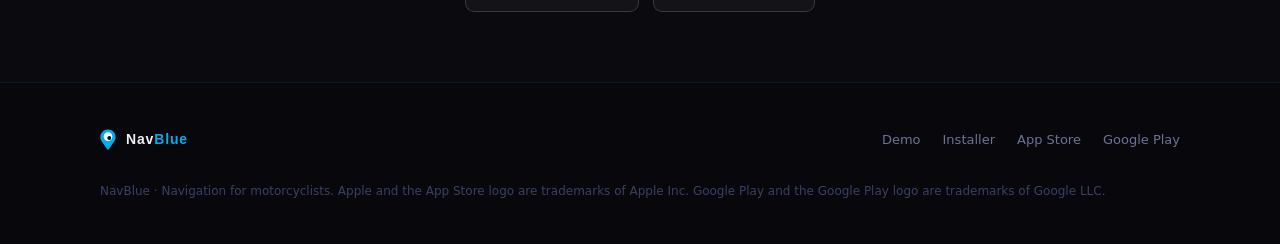
==== commit 0d95e062: "fix(onda23): palma e polegar aberto viram PATH ÚNICO — costura impossível - o patch fill-only não el" ====
--- a/index.html
+++ b/index.html
@@ -250,39 +250,37 @@
       <div class="scene s3">
         <svg class="stage" viewBox="0 0 400 300" aria-hidden="true">
           <use href="#nb-cockpit"/>
-          <!-- braço+punho+palma: ÚNICOS, persistem nas duas poses (mesma largura sempre) -->
+          <!-- manga persistente (a palma vive nos grupos de pose, mesmo path) -->
           <g class="hand-arm">
-            <!-- manga do casaco (tom escuro) -->
             <path d="M-40,78 L64,78 L64,124 L-40,124 Z"
               fill="#10151f" stroke="rgba(140,190,255,.22)" stroke-width="2" stroke-linejoin="round"/>
-            <!-- luva (tom próprio, começa no pulso) -->
-            <path d="M60,77 C86,72 112,68 138,70 C150,71 156,76 157,84 L157,118 C156,126 150,131 138,132 C126,140 118,150 108,153 C98,156 89,149 85,137 C77,132 68,128 60,125 Z"
-              fill="#1c2434" stroke="rgba(140,190,255,.28)" stroke-width="2" stroke-linejoin="round"/>
           </g>
-          <!-- dedos ABERTOS: 4 dedos finos estendidos + polegar aberto abaixo -->
-          <g class="f-open" fill="#1c2434" stroke="rgba(140,190,255,.28)" stroke-width="2">
-            <rect x="140" y="71"  width="58" height="13" rx="6.5" transform="rotate(-4 146 77.5)"/>
-            <rect x="140" y="89"  width="64" height="13" rx="6.5"/>
-            <rect x="140" y="107" width="59" height="13" rx="6.5" transform="rotate(4 146 113.5)"/>
-            <rect x="140" y="124" width="48" height="12" rx="6"   transform="rotate(9 146 130)"/>
-            <rect x="98" y="144" width="52" height="14" rx="7"   transform="rotate(35 102 150)"/>
-            <path d="M60,77 C86,72 112,68 138,70 C150,71 156,76 157,84 L157,118 C156,126 150,131 138,132 C126,140 118,150 108,153 C98,156 89,149 85,137 C77,132 68,128 60,125 Z" fill="#1c2434"/>
-            <rect x="98" y="144" width="52" height="14" rx="7" transform="rotate(35 102 150)" fill="#1c2434"/>
+          <!-- pose ABERTA: dedos estendidos + palma∪polegar em path único -->
+          <g class="f-open">
+            <g fill="#1c2434" stroke="rgba(140,190,255,.28)" stroke-width="2">
+              <rect x="140" y="71"  width="58" height="13" rx="6.5" transform="rotate(-4 146 77.5)"/>
+              <rect x="140" y="89"  width="64" height="13" rx="6.5"/>
+              <rect x="140" y="107" width="59" height="13" rx="6.5" transform="rotate(4 146 113.5)"/>
+              <rect x="140" y="124" width="48" height="12" rx="6"   transform="rotate(9 146 130)"/>
+            </g>
+            <path d="M60,77 C86,72 112,68 138,70 C150,71 156,76 157,84 L157,118 C156,126 150,131 138,132 C128,138 122,144 118,149 C126,152 136,160 144,168 C150,174 147,182 140,182 C131,181 121,172 113,163 C104,158 92,150 85,137 C77,132 68,128 60,125 Z" fill="#1c2434" stroke="rgba(140,190,255,.28)" stroke-width="2" stroke-linejoin="round"/>
           </g>
-          <!-- dedos FECHADOS: os MESMOS 4 dedos encurtados (curl) nas mesmas alturas -->
-          <g class="f-closed" fill="#1c2434" stroke="rgba(140,190,255,.28)" stroke-width="2">
-            <rect x="140" y="71"  width="34" height="13" rx="6.5" transform="rotate(-2 146 77.5)"/>
-            <rect x="140" y="89"  width="36" height="13" rx="6.5"/>
-            <rect x="140" y="107" width="34" height="13" rx="6.5" transform="rotate(2 146 113.5)"/>
-            <rect x="140" y="124" width="30" height="12" rx="6"   transform="rotate(5 146 130)"/>
-            <path d="M60,77 C86,72 112,68 138,70 C150,71 156,76 157,84 L157,118 C156,126 150,131 138,132 C126,140 118,150 108,153 C98,156 89,149 85,137 C77,132 68,128 60,125 Z" fill="#1c2434"/>
+          <!-- pose FECHADA: dedos em curl + palma (mesmo path da aberta, sem o ramo do polegar) -->
+          <g class="f-closed">
+            <g fill="#1c2434" stroke="rgba(140,190,255,.28)" stroke-width="2">
+              <rect x="140" y="71"  width="34" height="13" rx="6.5" transform="rotate(-2 146 77.5)"/>
+              <rect x="140" y="89"  width="36" height="13" rx="6.5"/>
+              <rect x="140" y="107" width="34" height="13" rx="6.5" transform="rotate(2 146 113.5)"/>
+              <rect x="140" y="124" width="30" height="12" rx="6"   transform="rotate(5 146 130)"/>
+            </g>
+            <path d="M60,77 C86,72 112,68 138,70 C150,71 156,76 157,84 L157,118 C156,126 150,131 138,132 C126,140 118,150 108,153 C98,156 89,149 85,137 C77,132 68,128 60,125 Z" fill="#1c2434" stroke="rgba(140,190,255,.28)" stroke-width="2" stroke-linejoin="round"/>
           </g>
           <g class="ph-g"><use href="#nb-phone" x="100" y="34" width="60" height="112"/></g>
-          <!-- polegar fechado: flexionado SOBRE a tela (conforme referência), base no lóbulo -->
+          <!-- polegar fechado flexionado sobre a tela; base funde no lóbulo via elipse -->
           <g class="thumb-front">
             <path d="M104,152 L104,130 C104,122 108,117 114,114 L127,109 C133,107 138,111 139,117 C140,122 136,126 131,127 L119,131 C117,132 116,134 116,138 L116,152 Z"
               fill="#1c2434" stroke="rgba(140,190,255,.28)" stroke-width="2" stroke-linejoin="round"/>
-            <ellipse cx="110" cy="150" rx="13" ry="6" fill="#1c2434"/>
+            <ellipse cx="110" cy="151" rx="15" ry="7" fill="#1c2434"/>
           </g>
         </svg>
         <div class="cap" data-i18n-html="problem.cap3">Exposto, <b>vira alvo</b></div>
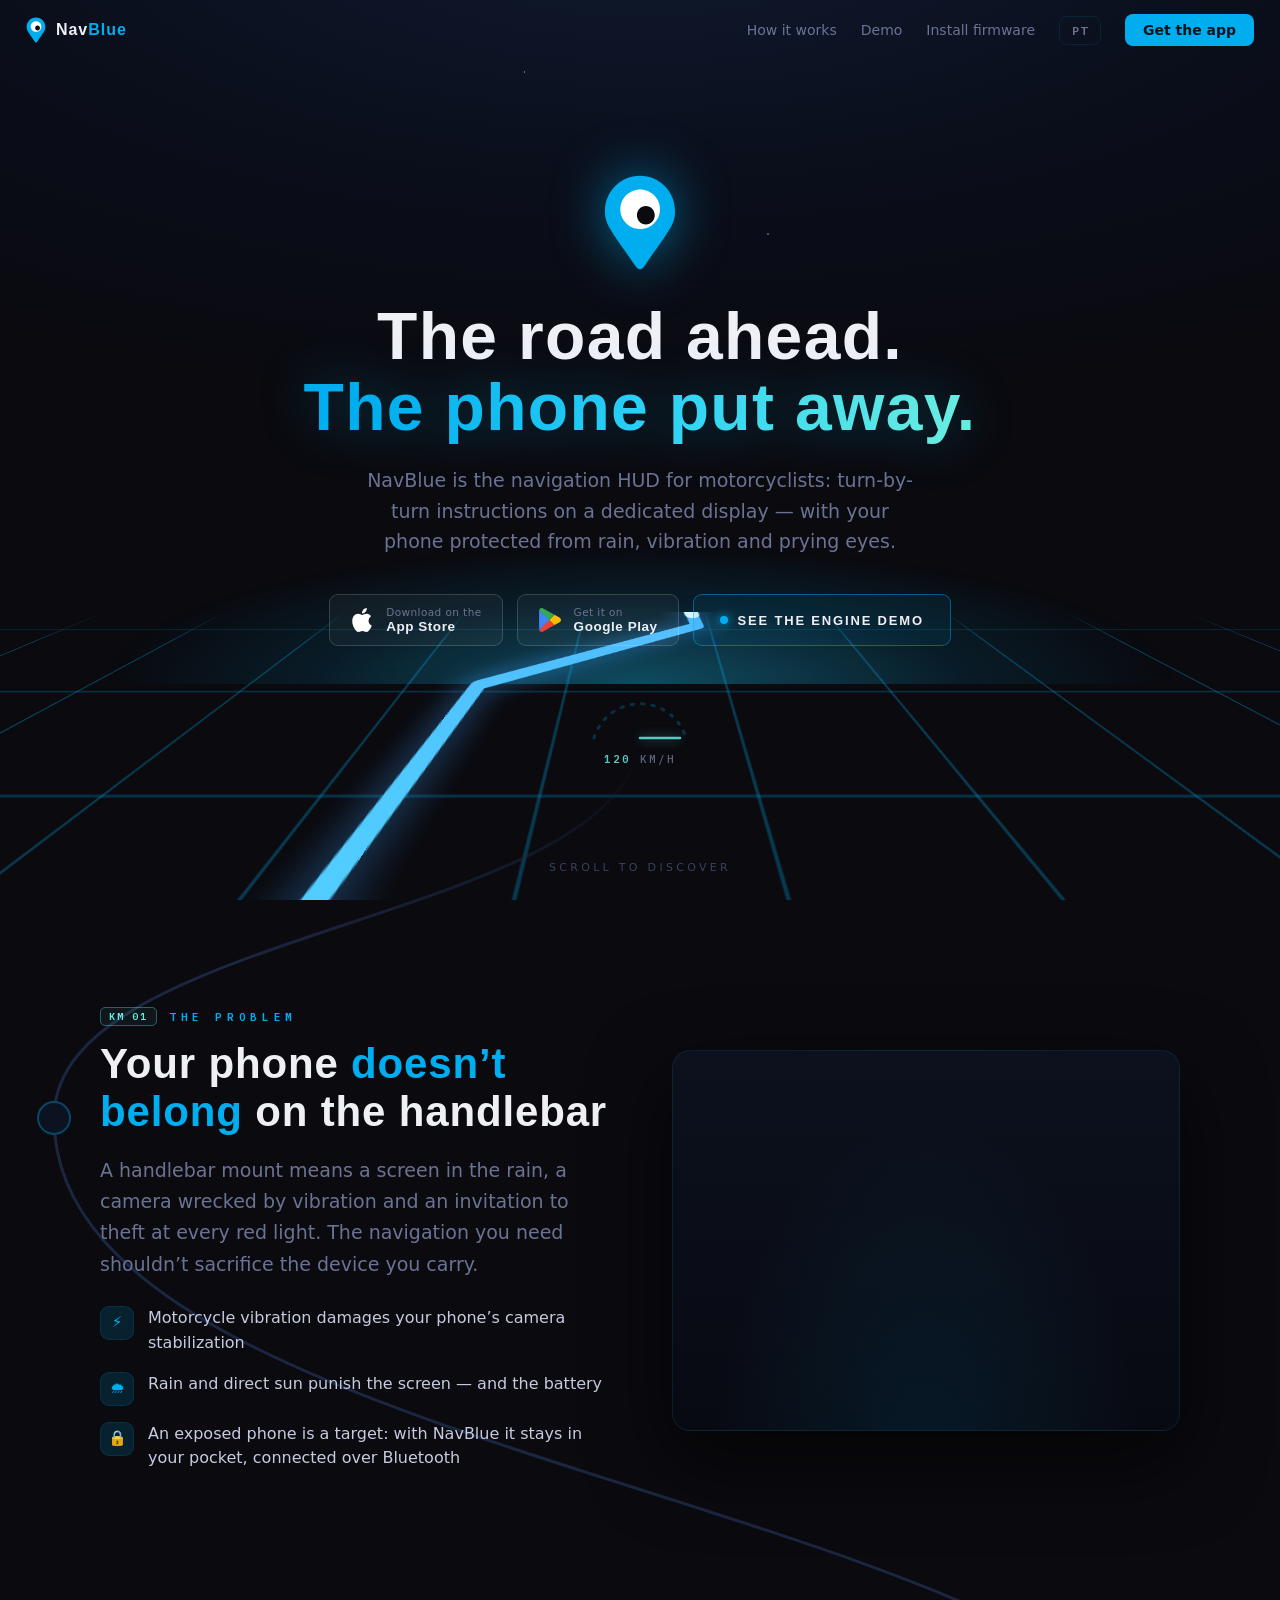
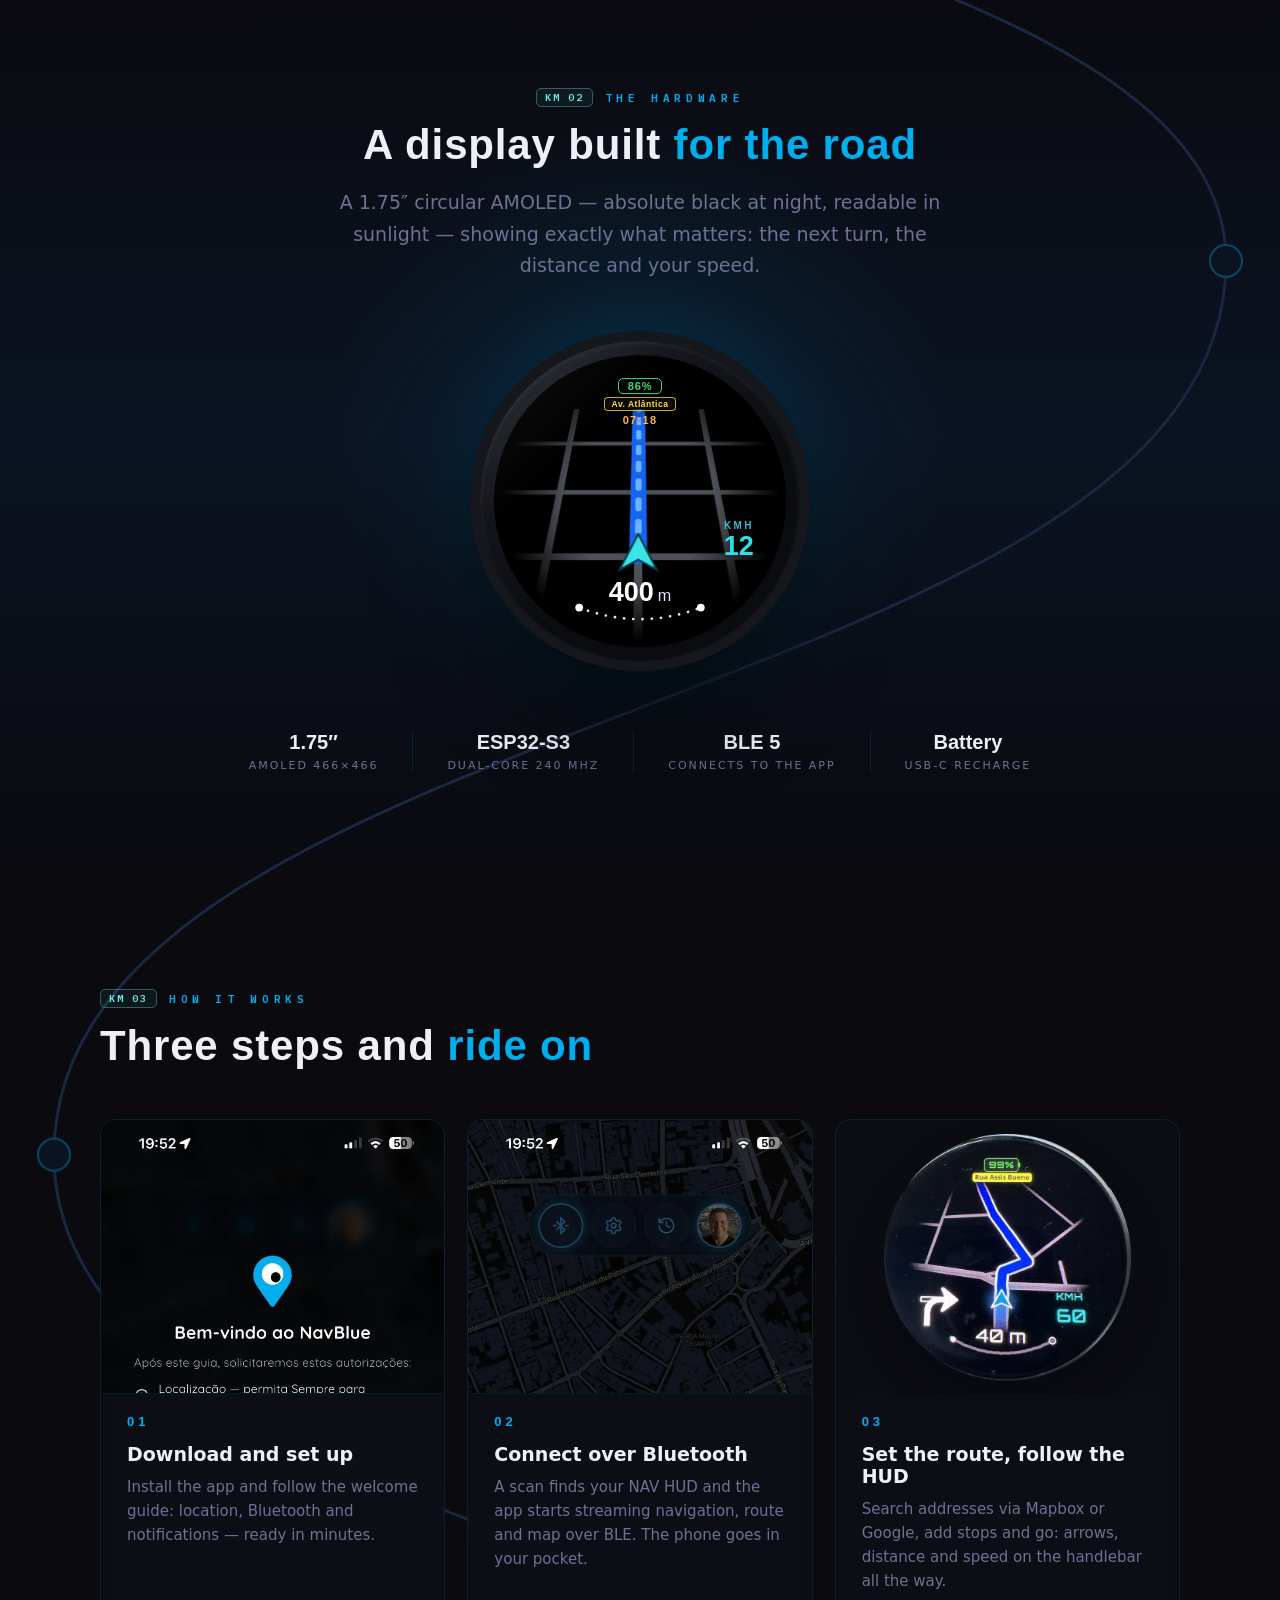
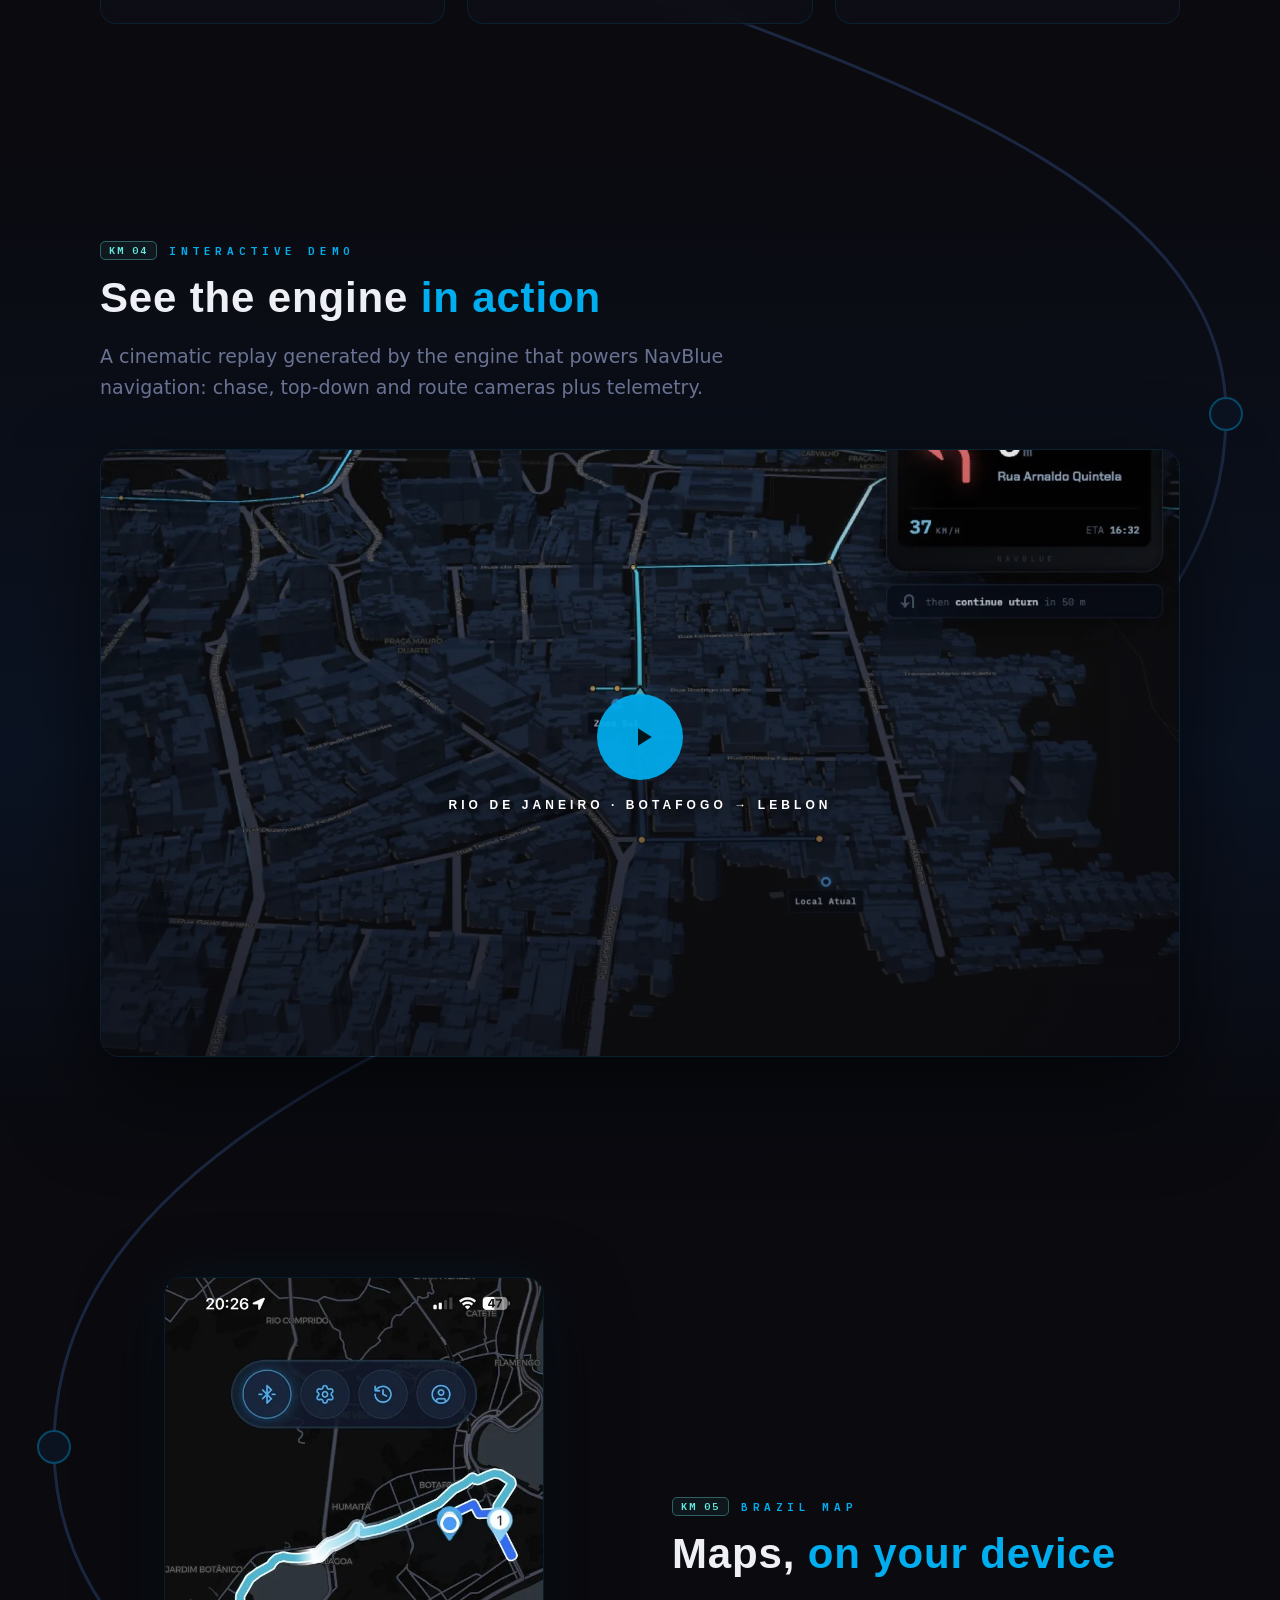
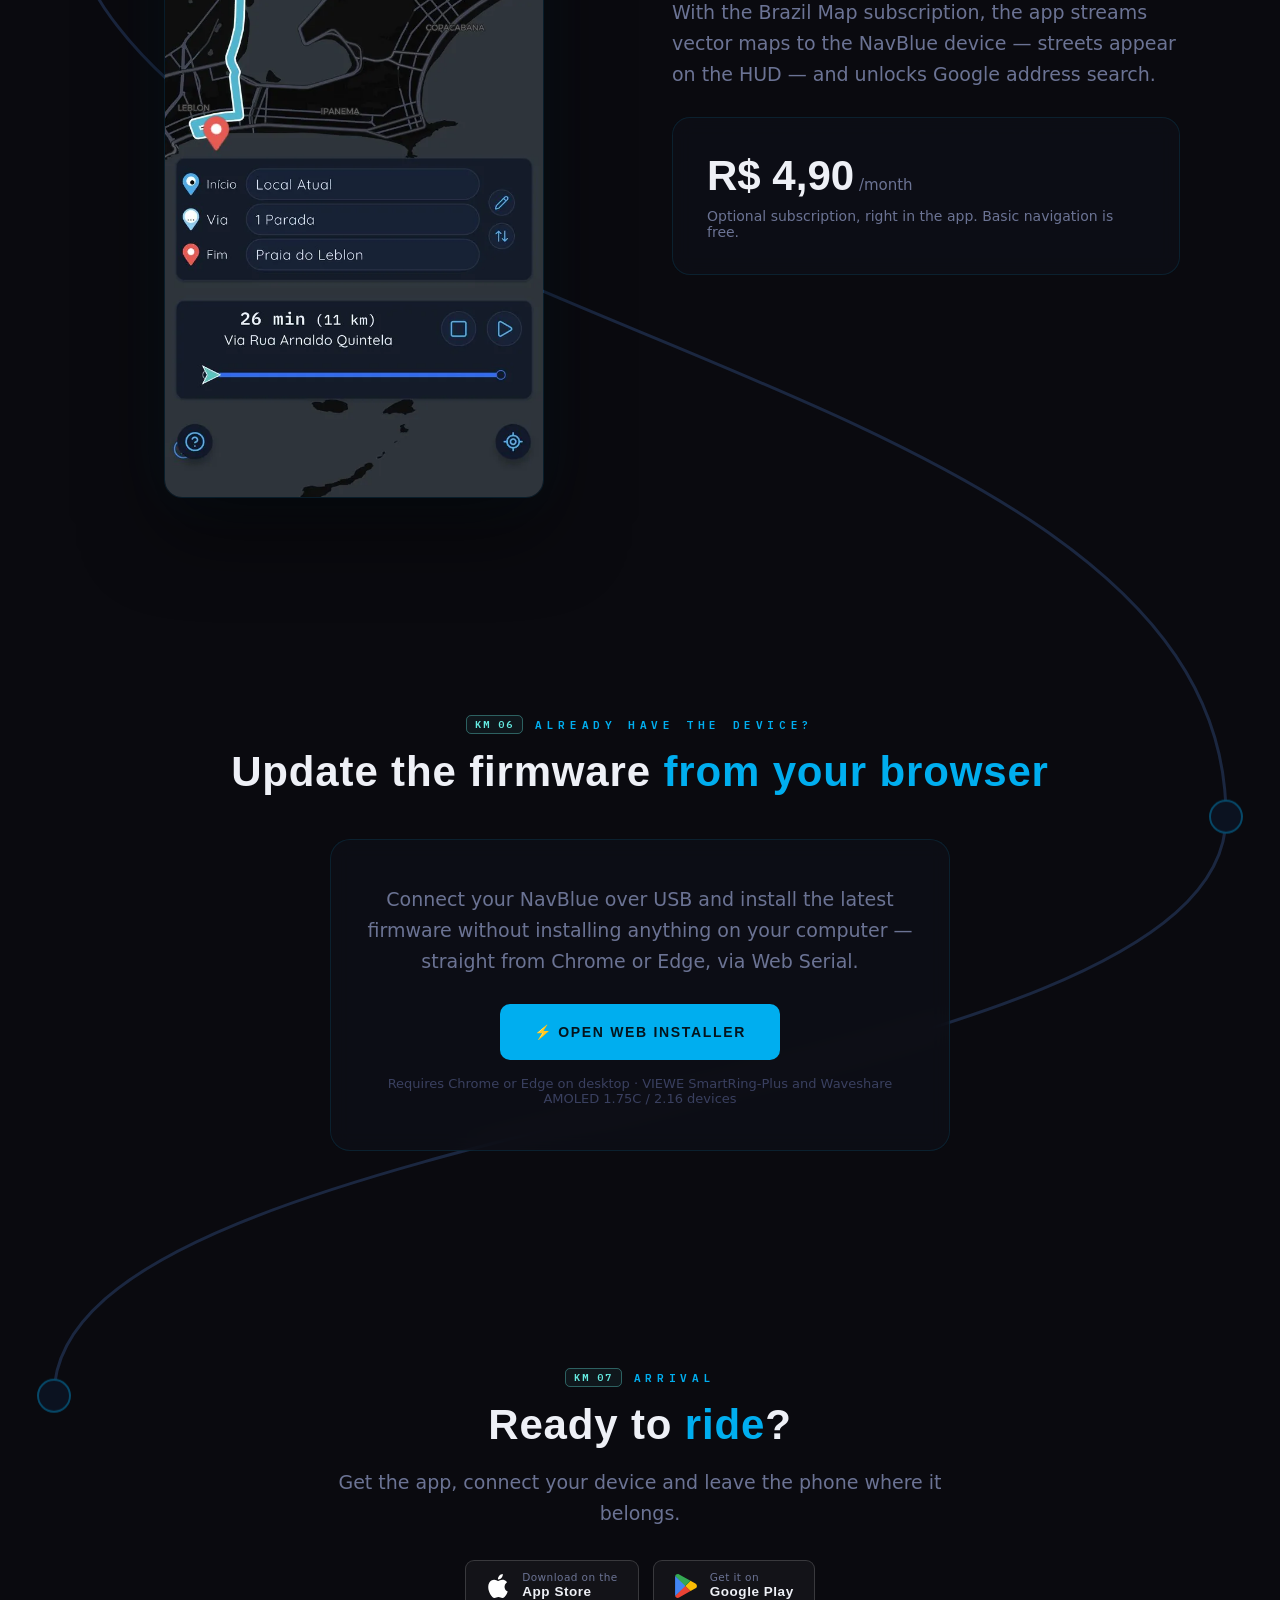
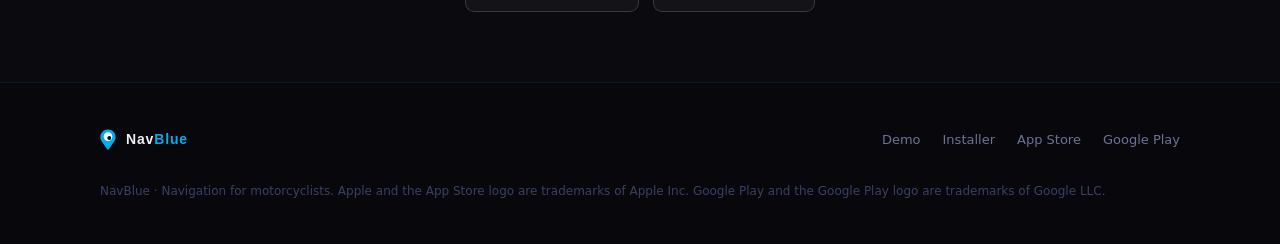
==== commit 7af39a56: "fix(onda24): elipse do polegar removida — base clipada pelo celular - a elipse-patch da base do pole" ====
--- a/index.html
+++ b/index.html
@@ -276,11 +276,12 @@
             <path d="M60,77 C86,72 112,68 138,70 C150,71 156,76 157,84 L157,118 C156,126 150,131 138,132 C126,140 118,150 108,153 C98,156 89,149 85,137 C77,132 68,128 60,125 Z" fill="#1c2434" stroke="rgba(140,190,255,.28)" stroke-width="2" stroke-linejoin="round"/>
           </g>
           <g class="ph-g"><use href="#nb-phone" x="100" y="34" width="60" height="112"/></g>
-          <!-- polegar fechado flexionado sobre a tela; base funde no lóbulo via elipse -->
-          <g class="thumb-front">
-            <path d="M104,152 L104,130 C104,122 108,117 114,114 L127,109 C133,107 138,111 139,117 C140,122 136,126 131,127 L119,131 C117,132 116,134 116,138 L116,152 Z"
+          <!-- polegar fechado flexionado sobre a tela; recortado pelo contorno do
+               celular — a base termina na borda do aparelho (sem elipse, sem costura) -->
+          <clipPath id="thumbClip"><rect x="100" y="34" width="60" height="112" rx="10"/></clipPath>
+          <g class="thumb-front" clip-path="url(#thumbClip)">
+            <path d="M104,160 L104,130 C104,122 108,117 114,114 L127,109 C133,107 138,111 139,117 C140,122 136,126 131,127 L119,131 C117,132 116,134 116,138 L116,160 Z"
               fill="#1c2434" stroke="rgba(140,190,255,.28)" stroke-width="2" stroke-linejoin="round"/>
-            <ellipse cx="110" cy="151" rx="15" ry="7" fill="#1c2434"/>
           </g>
         </svg>
         <div class="cap" data-i18n-html="problem.cap3">Exposto, <b>vira alvo</b></div>
